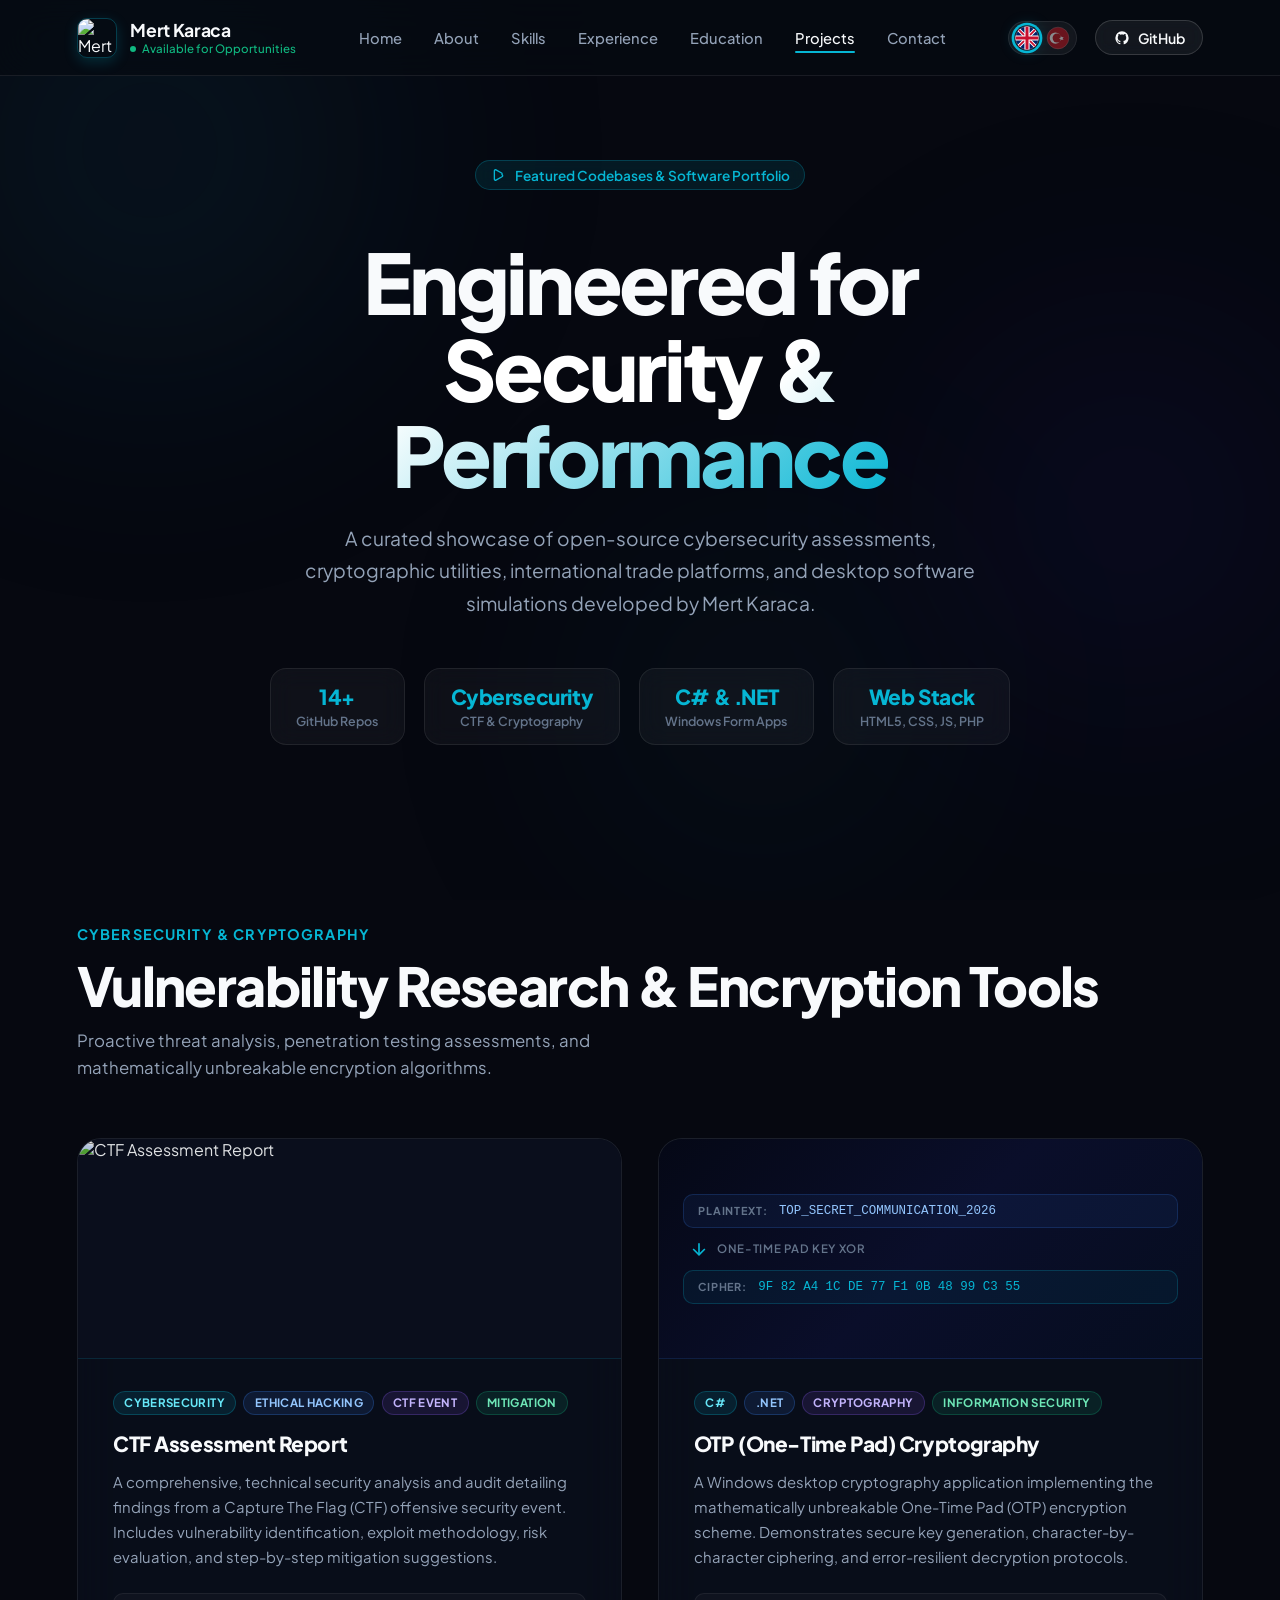
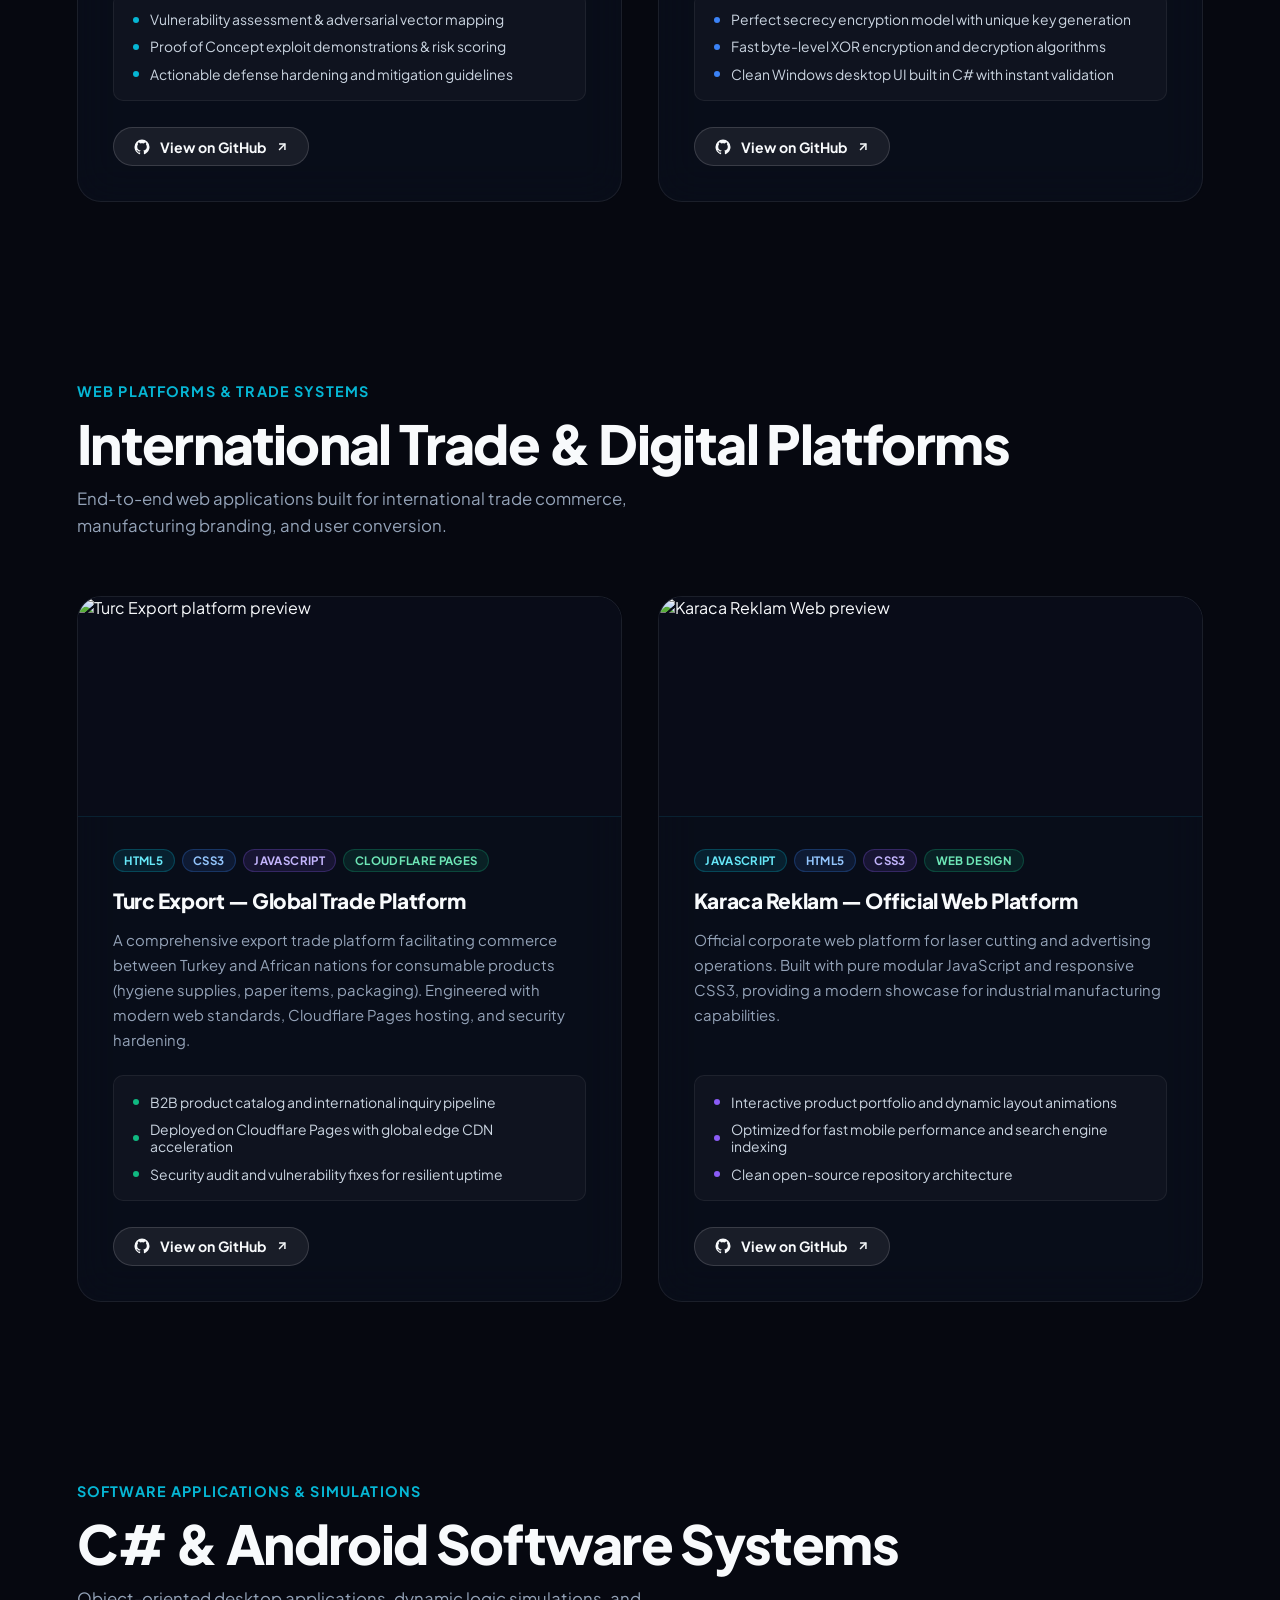
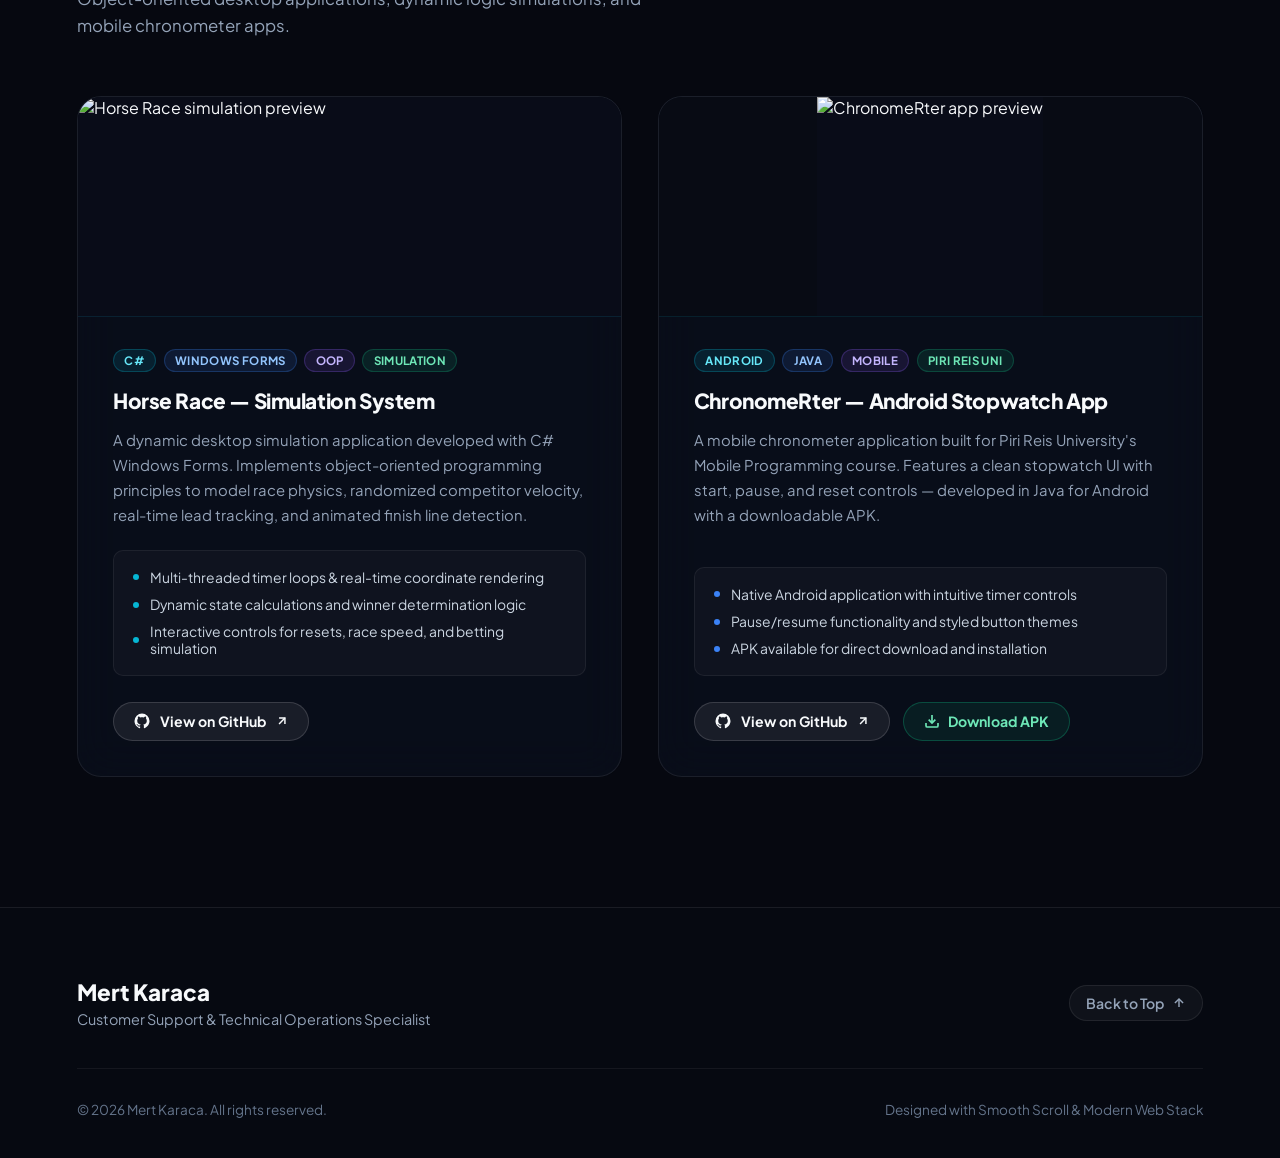
==== projects.html @ 443b3d6a "Add files via upload" ====
<!DOCTYPE html>
<html lang="en">

<head>
  <meta charset="UTF-8">
  <meta name="viewport" content="width=device-width, initial-scale=1.0">
  <title>Projects & Codebases — Mert Karaca</title>
  <meta name="description"
    content="Explore open-source security tools, web platforms, C# applications, and software simulations built by Mert Karaca.">
  <link rel="preconnect" href="https://fonts.googleapis.com">
  <link rel="preconnect" href="https://fonts.gstatic.com" crossorigin>
  <link
    href="https://fonts.googleapis.com/css2?family=Plus+Jakarta+Sans:ital,wght@0,300;0,400;0,500;0,600;0,700;0,800;1,400;1,600&display=swap"
    rel="stylesheet">
  <link rel="stylesheet" href="style.css">
</head>

<body class="projects-page-body">
  <!-- Ambient Glow Background -->
  <div class="ambient-glow-bg">
    <div class="glow-orb orb-1"></div>
    <div class="glow-orb orb-2"></div>
    <div class="glow-orb orb-3"></div>
  </div>

  <div class="page-wrapper">
    <!-- Navigation Bar -->
    <header class="navbar" id="navbar">
      <div class="nav-container">
        <a href="index.html" class="brand-logo">
          <div class="logo-image-wrap">
            <img src="assets/logo.jpg" alt="Mert Karaca Logo" class="logo-img">
          </div>
          <div class="logo-text">
            <span>Mert Karaca</span>
            <span class="status-indicator">
              <span class="status-dot"></span>
              <span data-i18n="status_available">Available for Opportunities</span>
            </span>
          </div>
        </a>

        <nav class="nav-links" id="nav-links">
          <a href="index.html#home" class="nav-link" data-i18n="nav_home">Home</a>
          <a href="index.html#about" class="nav-link" data-i18n="nav_about">About</a>
          <a href="index.html#skills" class="nav-link" data-i18n="nav_skills">Skills</a>
          <a href="index.html#experience" class="nav-link" data-i18n="nav_experience">Experience</a>
          <a href="index.html#education" class="nav-link" data-i18n="nav_education">Education</a>
          <a href="projects.html" class="nav-link active" data-i18n="nav_projects">Projects</a>
          <a href="index.html#contact" class="nav-link" data-i18n="nav_contact">Contact</a>
        </nav>

        <div class="nav-actions">
          <div class="lang-switcher" id="lang-switcher">
            <button class="lang-flag-btn active" data-lang="en" title="Switch to English" aria-label="English">
              <svg class="flag-svg" viewBox="0 0 32 32" width="24" height="24">
                <clipPath id="uk-flag-clip-p">
                  <circle cx="16" cy="16" r="14.5" />
                </clipPath>
                <g clip-path="url(#uk-flag-clip-p)">
                  <rect width="32" height="32" fill="#012169" />
                  <path d="M0 0 L32 32 M32 0 L0 32" stroke="#ffffff" stroke-width="4.5" />
                  <path d="M0 0 L32 32 M32 0 L0 32" stroke="#C8102E" stroke-width="2.2" />
                  <path d="M16 0 V32 M0 16 H32" stroke="#ffffff" stroke-width="6.5" />
                  <path d="M16 0 V32 M0 16 H32" stroke="#C8102E" stroke-width="3.8" />
                </g>
                <circle cx="16" cy="16" r="14.5" fill="none" stroke="rgba(255,255,255,0.25)" stroke-width="1.2" />
              </svg>
            </button>
            <button class="lang-flag-btn" data-lang="tr" title="Türkçe'ye Geç" aria-label="Türkçe">
              <svg class="flag-svg" viewBox="0 0 32 32" width="24" height="24">
                <clipPath id="tr-flag-clip-p">
                  <circle cx="16" cy="16" r="14.5" />
                </clipPath>
                <g clip-path="url(#tr-flag-clip-p)">
                  <rect width="32" height="32" fill="#E30A17" />
                  <circle cx="12.5" cy="16" r="7.5" fill="#ffffff" />
                  <circle cx="14.8" cy="16" r="6" fill="#E30A17" />
                  <polygon
                    points="20.5,13.2 21.5,15.3 23.8,15.5 22.0,17.0 22.6,19.3 20.5,18.0 18.4,19.3 19.0,17.0 17.2,15.5 19.5,15.3"
                    fill="#ffffff" transform="rotate(-15 20.5 16)" />
                </g>
                <circle cx="16" cy="16" r="14.5" fill="none" stroke="rgba(255,255,255,0.25)" stroke-width="1.2" />
              </svg>
            </button>
          </div>

          <a href="https://github.com/MertKRC" target="_blank" rel="noopener noreferrer" class="btn-cv-download">
            <svg width="16" height="16" viewBox="0 0 24 24" fill="currentColor">
              <path
                d="M12 2A10 10 0 0 0 2 12c0 4.42 2.87 8.17 6.84 9.5.5.08.66-.23.66-.5v-1.69c-2.77.6-3.36-1.34-3.36-1.34-.46-1.16-1.11-1.47-1.11-1.47-.91-.62.07-.6.07-.6 1 .07 1.53 1.03 1.53 1.03.87 1.52 2.34 1.07 2.91.83.1-.65.35-1.09.63-1.34-2.22-.25-4.55-1.11-4.55-4.92 0-1.11.38-2 1.03-2.71-.1-.25-.45-1.29.1-2.64 0 0 .84-.27 2.75 1.02.79-.22 1.65-.33 2.5-.33.85 0 1.71.11 2.5.33 1.91-1.29 2.75-1.02 2.75-1.02.55 1.35.2 2.39.1 2.64.65.71 1.03 1.6 1.03 2.71 0 3.82-2.34 4.66-4.57 4.91.36.31.69.92.69 1.85V21c0 .27.16.59.67.5C19.14 20.16 22 16.42 22 12A10 10 0 0 0 12 2z" />
            </svg>
            <span>GitHub</span>
          </a>

          <button class="mobile-menu-btn" id="mobile-toggle" aria-label="Toggle Navigation">
            <span></span><span></span><span></span>
          </button>
        </div>
      </div>
    </header>

    <main class="projects-main">
      <!-- ====================== SECTION 1: HERO ====================== -->
      <section class="projects-hero-section">
        <div class="projects-hero-container">
          <div class="hero-badge">
            <svg width="16" height="16" viewBox="0 0 24 24" fill="none" stroke="currentColor" stroke-width="2">
              <path
                d="M16.5 9.4 7.55 4.24a1.78 1.78 0 0 0-2.5 1.55v12.42a1.78 1.78 0 0 0 2.5 1.55L16.5 14.6a1.78 1.78 0 0 0 0-3.2z" />
            </svg>
            <span data-i18n="proj_hero_badge">Featured Codebases & Software Portfolio</span>
          </div>
          <h1 class="projects-hero-title">
            <span data-i18n="proj_hero_title_1">Engineered for</span><br>
            <span class="gradient-text" data-i18n="proj_hero_title_2">Security & Performance</span>
          </h1>
          <p class="projects-hero-desc" data-i18n="proj_hero_desc">
            A curated showcase of open-source cybersecurity assessments, cryptographic utilities, international trade
            platforms, and desktop software simulations developed by Mert Karaca.
          </p>
          <div class="projects-stats-row">
            <div class="proj-stat-pill">
              <span class="proj-stat-val">14+</span>
              <span class="proj-stat-lbl" data-i18n="stat_repos">GitHub Repos</span>
            </div>
            <div class="proj-stat-pill">
              <span class="proj-stat-val">Cybersecurity</span>
              <span class="proj-stat-lbl" data-i18n="stat_focus1">CTF & Cryptography</span>
            </div>
            <div class="proj-stat-pill">
              <span class="proj-stat-val">C# & .NET</span>
              <span class="proj-stat-lbl" data-i18n="stat_focus2">Windows Form Apps</span>
            </div>
            <div class="proj-stat-pill">
              <span class="proj-stat-val">Web Stack</span>
              <span class="proj-stat-lbl" data-i18n="stat_focus3">HTML5, CSS, JS, PHP</span>
            </div>
          </div>
        </div>
      </section>

      <!-- ============= SECTION 2: CYBERSECURITY & CRYPTOGRAPHY ============= -->
      <section class="content-section" id="security-projects">
        <div class="section-container">
          <div class="section-header">
            <span class="section-tag" data-i18n="sec_tag_1">Cybersecurity & Cryptography</span>
            <h2 class="section-title" data-i18n="sec_title_1">Vulnerability Research & Encryption Tools</h2>
            <p class="section-desc" data-i18n="sec_desc_1">Proactive threat analysis, penetration testing assessments,
              and mathematically unbreakable encryption algorithms.</p>
          </div>
          <div class="projects-grid-2col">

            <!-- Project 1: CTF Assessment Report -->
            <div class="project-featured-card">
              <div class="card-visual-banner ctf-img-bg">
                <img src="https://github.com/MertKRC/CTF-Assessment-Report/blob/main/Seal_report_image.gif?raw=true"
                  alt="CTF Assessment Report" class="proj-banner-img"
                  onerror="this.parentElement.classList.add('terminal-bg-fallback')" />
              </div>
              <div class="project-card-details">
                <div class="project-tags">
                  <span class="proj-badge cyan">Cybersecurity</span>
                  <span class="proj-badge blue">Ethical Hacking</span>
                  <span class="proj-badge purple">CTF Event</span>
                  <span class="proj-badge emerald">Mitigation</span>
                </div>
                <h3 class="project-name">CTF Assessment Report</h3>
                <p class="project-summary" data-i18n="proj1_summary">A comprehensive security analysis from a Capture
                  The Flag (CTF) event organized by Lostar Information Security. Covers penetration testing on Hack The
                  Box machines (Previse, Seal, Writer) — with vulnerability identification, exploit methodology, and
                  mitigation guidelines.</p>
                <div class="project-key-points">
                  <div class="kp-item"><span class="kp-dot cyan"></span><span data-i18n="proj1_kp1">Vulnerability
                      assessment & adversarial vector mapping</span></div>
                  <div class="kp-item"><span class="kp-dot cyan"></span><span data-i18n="proj1_kp2">Proof of Concept
                      exploit demonstrations & risk scoring</span></div>
                  <div class="kp-item"><span class="kp-dot cyan"></span><span data-i18n="proj1_kp3">Actionable defense
                      hardening and mitigation guidelines</span></div>
                </div>
                <div class="project-actions">
                  <a href="https://github.com/MertKRC/CTF-Assessment-Report" target="_blank" rel="noopener noreferrer"
                    class="btn-github-link">
                    <svg width="18" height="18" viewBox="0 0 24 24" fill="currentColor">
                      <path
                        d="M12 2A10 10 0 0 0 2 12c0 4.42 2.87 8.17 6.84 9.5.5.08.66-.23.66-.5v-1.69c-2.77.6-3.36-1.34-3.36-1.34-.46-1.16-1.11-1.47-1.11-1.47-.91-.62.07-.6.07-.6 1 .07 1.53 1.03 1.53 1.03.87 1.52 2.34 1.07 2.91.83.1-.65.35-1.09.63-1.34-2.22-.25-4.55-1.11-4.55-4.92 0-1.11.38-2 1.03-2.71-.1-.25-.45-1.29.1-2.64 0 0 .84-.27 2.75 1.02.79-.22 1.65-.33 2.5-.33.85 0 1.71.11 2.5.33 1.91-1.29 2.75-1.02 2.75-1.02.55 1.35.2 2.39.1 2.64.65.71 1.03 1.6 1.03 2.71 0 3.82-2.34 4.66-4.57 4.91.36.31.69.92.69 1.85V21c0 .27.16.59.67.5C19.14 20.16 22 16.42 22 12A10 10 0 0 0 12 2z" />
                    </svg>
                    <span data-i18n="btn_view_github">View on GitHub</span>
                    <svg width="14" height="14" viewBox="0 0 24 24" fill="none" stroke="currentColor"
                      stroke-width="2.5">
                      <line x1="7" y1="17" x2="17" y2="7"></line>
                      <polyline points="7 7 17 7 17 17"></polyline>
                    </svg>
                  </a>
                </div>
              </div>
            </div>

            <!-- Project 2: OTP Cryptography -->
            <div class="project-featured-card">
              <div class="card-visual-banner crypto-bg">
                <div class="crypto-display">
                  <div class="cipher-box">
                    <span class="cipher-label">PLAINTEXT:</span>
                    <code>TOP_SECRET_COMMUNICATION_2026</code>
                  </div>
                  <div class="cipher-arrow">
                    <svg width="20" height="20" viewBox="0 0 24 24" fill="none" stroke="var(--accent-cyan)"
                      stroke-width="2">
                      <line x1="12" y1="5" x2="12" y2="19"></line>
                      <polyline points="19 12 12 19 5 12"></polyline>
                    </svg>
                    <span>ONE-TIME PAD KEY XOR</span>
                  </div>
                  <div class="cipher-box cipher-output">
                    <span class="cipher-label">CIPHER:</span>
                    <code>9F 82 A4 1C DE 77 F1 0B 48 99 C3 55</code>
                  </div>
                </div>
              </div>
              <div class="project-card-details">
                <div class="project-tags">
                  <span class="proj-badge cyan">C#</span>
                  <span class="proj-badge blue">.NET</span>
                  <span class="proj-badge purple">Cryptography</span>
                  <span class="proj-badge emerald">Information Security</span>
                </div>
                <h3 class="project-name">OTP (One-Time Pad) Cryptography</h3>
                <p class="project-summary" data-i18n="proj2_summary">A Windows desktop cryptography application
                  implementing the mathematically unbreakable One-Time Pad (OTP) encryption scheme. Demonstrates secure
                  key generation, character-by-character ciphering, and error-resilient decryption protocols.</p>
                <div class="project-key-points">
                  <div class="kp-item"><span class="kp-dot blue"></span><span data-i18n="proj2_kp1">Perfect secrecy
                      encryption model with unique key generation</span></div>
                  <div class="kp-item"><span class="kp-dot blue"></span><span data-i18n="proj2_kp2">Fast byte-level XOR
                      encryption and decryption algorithms</span></div>
                  <div class="kp-item"><span class="kp-dot blue"></span><span data-i18n="proj2_kp3">Clean Windows
                      desktop UI built in C# with instant validation</span></div>
                </div>
                <div class="project-actions">
                  <a href="https://github.com/MertKRC/OTP-Cyrptography" target="_blank" rel="noopener noreferrer"
                    class="btn-github-link">
                    <svg width="18" height="18" viewBox="0 0 24 24" fill="currentColor">
                      <path
                        d="M12 2A10 10 0 0 0 2 12c0 4.42 2.87 8.17 6.84 9.5.5.08.66-.23.66-.5v-1.69c-2.77.6-3.36-1.34-3.36-1.34-.46-1.16-1.11-1.47-1.11-1.47-.91-.62.07-.6.07-.6 1 .07 1.53 1.03 1.53 1.03.87 1.52 2.34 1.07 2.91.83.1-.65.35-1.09.63-1.34-2.22-.25-4.55-1.11-4.55-4.92 0-1.11.38-2 1.03-2.71-.1-.25-.45-1.29.1-2.64 0 0 .84-.27 2.75 1.02.79-.22 1.65-.33 2.5-.33.85 0 1.71.11 2.5.33 1.91-1.29 2.75-1.02 2.75-1.02.55 1.35.2 2.39.1 2.64.65.71 1.03 1.6 1.03 2.71 0 3.82-2.34 4.66-4.57 4.91.36.31.69.92.69 1.85V21c0 .27.16.59.67.5C19.14 20.16 22 16.42 22 12A10 10 0 0 0 12 2z" />
                    </svg>
                    <span data-i18n="btn_view_github">View on GitHub</span>
                    <svg width="14" height="14" viewBox="0 0 24 24" fill="none" stroke="currentColor"
                      stroke-width="2.5">
                      <line x1="7" y1="17" x2="17" y2="7"></line>
                      <polyline points="7 7 17 7 17 17"></polyline>
                    </svg>
                  </a>
                </div>
              </div>
            </div>

          </div>
        </div>
      </section>

      <!-- ============= SECTION 3: WEB PLATFORMS ============= -->
      <section class="content-section" id="web-projects">
        <div class="section-container">
          <div class="section-header">
            <span class="section-tag" data-i18n="sec_tag_2">Web Platforms & Trade Systems</span>
            <h2 class="section-title" data-i18n="sec_title_2">International Trade & Digital Platforms</h2>
            <p class="section-desc" data-i18n="sec_desc_2">End-to-end web applications built for international trade
              commerce, manufacturing branding, and user conversion.</p>
          </div>
          <div class="projects-grid-2col">

            <!-- Project 3: Turc Export — with GIF -->
            <div class="project-featured-card">
              <div class="card-visual-banner gif-banner-bg">
                <img src="https://raw.githubusercontent.com/MertKRC/Turc-Export/main/images/TurcExportGif.gif"
                  alt="Turc Export platform preview" class="proj-banner-gif" />
              </div>
              <div class="project-card-details">
                <div class="project-tags">
                  <span class="proj-badge cyan">HTML5</span>
                  <span class="proj-badge blue">CSS3</span>
                  <span class="proj-badge purple">JavaScript</span>
                  <span class="proj-badge emerald">Cloudflare Pages</span>
                </div>
                <h3 class="project-name">Turc Export — Global Trade Platform</h3>
                <p class="project-summary" data-i18n="proj3_summary">A comprehensive export trade platform facilitating
                  commerce between Turkey and African nations for consumable products (hygiene supplies, paper items,
                  packaging). Engineered with modern web standards, Cloudflare Pages hosting, and security hardening.
                </p>
                <div class="project-key-points">
                  <div class="kp-item"><span class="kp-dot emerald"></span><span data-i18n="proj3_kp1">B2B product
                      catalog and international inquiry pipeline</span></div>
                  <div class="kp-item"><span class="kp-dot emerald"></span><span data-i18n="proj3_kp2">Deployed on
                      Cloudflare Pages with global edge CDN acceleration</span></div>
                  <div class="kp-item"><span class="kp-dot emerald"></span><span data-i18n="proj3_kp3">Security audit
                      and vulnerability fixes for resilient uptime</span></div>
                </div>
                <div class="project-actions">
                  <a href="https://github.com/MertKRC/Turc-Export" target="_blank" rel="noopener noreferrer"
                    class="btn-github-link">
                    <svg width="18" height="18" viewBox="0 0 24 24" fill="currentColor">
                      <path
                        d="M12 2A10 10 0 0 0 2 12c0 4.42 2.87 8.17 6.84 9.5.5.08.66-.23.66-.5v-1.69c-2.77.6-3.36-1.34-3.36-1.34-.46-1.16-1.11-1.47-1.11-1.47-.91-.62.07-.6.07-.6 1 .07 1.53 1.03 1.53 1.03.87 1.52 2.34 1.07 2.91.83.1-.65.35-1.09.63-1.34-2.22-.25-4.55-1.11-4.55-4.92 0-1.11.38-2 1.03-2.71-.1-.25-.45-1.29.1-2.64 0 0 .84-.27 2.75 1.02.79-.22 1.65-.33 2.5-.33.85 0 1.71.11 2.5.33 1.91-1.29 2.75-1.02 2.75-1.02.55 1.35.2 2.39.1 2.64.65.71 1.03 1.6 1.03 2.71 0 3.82-2.34 4.66-4.57 4.91.36.31.69.92.69 1.85V21c0 .27.16.59.67.5C19.14 20.16 22 16.42 22 12A10 10 0 0 0 12 2z" />
                    </svg>
                    <span data-i18n="btn_view_github">View on GitHub</span>
                    <svg width="14" height="14" viewBox="0 0 24 24" fill="none" stroke="currentColor"
                      stroke-width="2.5">
                      <line x1="7" y1="17" x2="17" y2="7"></line>
                      <polyline points="7 7 17 7 17 17"></polyline>
                    </svg>
                  </a>
                </div>
              </div>
            </div>

            <!-- Project 4: Karaca Reklam Web — with GIF -->
            <div class="project-featured-card">
              <div class="card-visual-banner gif-banner-bg">
                <img
                  src="https://raw.githubusercontent.com/MertKRC/Karaca-Reklam-Web/master/Github/karaca-reklam-web.gif"
                  alt="Karaca Reklam Web preview" class="proj-banner-gif" />
              </div>
              <div class="project-card-details">
                <div class="project-tags">
                  <span class="proj-badge cyan">JavaScript</span>
                  <span class="proj-badge blue">HTML5</span>
                  <span class="proj-badge purple">CSS3</span>
                  <span class="proj-badge emerald">Web Design</span>
                </div>
                <h3 class="project-name">Karaca Reklam — Official Web Platform</h3>
                <p class="project-summary" data-i18n="proj4_summary">Official corporate web platform for laser cutting
                  and advertising operations. Built with pure modular JavaScript and responsive CSS3, providing a modern
                  showcase for industrial manufacturing capabilities.</p>
                <div class="project-key-points">
                  <div class="kp-item"><span class="kp-dot purple"></span><span data-i18n="proj4_kp1">Interactive
                      product portfolio and dynamic layout animations</span></div>
                  <div class="kp-item"><span class="kp-dot purple"></span><span data-i18n="proj4_kp2">Optimized for fast
                      mobile performance and search engine indexing</span></div>
                  <div class="kp-item"><span class="kp-dot purple"></span><span data-i18n="proj4_kp3">Clean open-source
                      repository architecture</span></div>
                </div>
                <div class="project-actions">
                  <a href="https://github.com/MertKRC/Karaca-Reklam-Web" target="_blank" rel="noopener noreferrer"
                    class="btn-github-link">
                    <svg width="18" height="18" viewBox="0 0 24 24" fill="currentColor">
                      <path
                        d="M12 2A10 10 0 0 0 2 12c0 4.42 2.87 8.17 6.84 9.5.5.08.66-.23.66-.5v-1.69c-2.77.6-3.36-1.34-3.36-1.34-.46-1.16-1.11-1.47-1.11-1.47-.91-.62.07-.6.07-.6 1 .07 1.53 1.03 1.53 1.03.87 1.52 2.34 1.07 2.91.83.1-.65.35-1.09.63-1.34-2.22-.25-4.55-1.11-4.55-4.92 0-1.11.38-2 1.03-2.71-.1-.25-.45-1.29.1-2.64 0 0 .84-.27 2.75 1.02.79-.22 1.65-.33 2.5-.33.85 0 1.71.11 2.5.33 1.91-1.29 2.75-1.02 2.75-1.02.55 1.35.2 2.39.1 2.64.65.71 1.03 1.6 1.03 2.71 0 3.82-2.34 4.66-4.57 4.91.36.31.69.92.69 1.85V21c0 .27.16.59.67.5C19.14 20.16 22 16.42 22 12A10 10 0 0 0 12 2z" />
                    </svg>
                    <span data-i18n="btn_view_github">View on GitHub</span>
                    <svg width="14" height="14" viewBox="0 0 24 24" fill="none" stroke="currentColor"
                      stroke-width="2.5">
                      <line x1="7" y1="17" x2="17" y2="7"></line>
                      <polyline points="7 7 17 7 17 17"></polyline>
                    </svg>
                  </a>
                </div>
              </div>
            </div>

          </div>
        </div>
      </section>

      <!-- ============= SECTION 4: SOFTWARE & SIMULATIONS ============= -->
      <section class="content-section" id="desktop-projects">
        <div class="section-container">
          <div class="section-header">
            <span class="section-tag" data-i18n="sec_tag_3">Software Applications & Simulations</span>
            <h2 class="section-title" data-i18n="sec_title_3">C# & Android Software Systems</h2>
            <p class="section-desc" data-i18n="sec_desc_3">Object-oriented desktop applications, dynamic logic
              simulations, and mobile chronometer apps.</p>
          </div>
          <div class="projects-grid-2col">

            <!-- Project 5: Horse Race — with GIF -->
            <div class="project-featured-card">
              <div class="card-visual-banner gif-banner-bg">
                <img src="https://raw.githubusercontent.com/MertKRC/Horse-Race/master/Github/horse-race.gif"
                  alt="Horse Race simulation preview" class="proj-banner-gif" />
              </div>
              <div class="project-card-details">
                <div class="project-tags">
                  <span class="proj-badge cyan">C#</span>
                  <span class="proj-badge blue">Windows Forms</span>
                  <span class="proj-badge purple">OOP</span>
                  <span class="proj-badge emerald">Simulation</span>
                </div>
                <h3 class="project-name">Horse Race — Simulation System</h3>
                <p class="project-summary" data-i18n="proj5_summary">A dynamic desktop simulation application developed
                  with C# Windows Forms. Features 3 horses (Gulbatur, Şahbatur, Hidalgo) racing at randomized speeds
                  with equal win probability — implementing real-time coordinate rendering and interactive race
                  controls.</p>
                <div class="project-key-points">
                  <div class="kp-item"><span class="kp-dot cyan"></span><span data-i18n="proj5_kp1">Multi-threaded timer
                      loops & real-time coordinate rendering</span></div>
                  <div class="kp-item"><span class="kp-dot cyan"></span><span data-i18n="proj5_kp2">Equal 33.3% win
                      chance per horse with random speed logic</span></div>
                  <div class="kp-item"><span class="kp-dot cyan"></span><span data-i18n="proj5_kp3">Reset, color theme,
                      and music control interactivity</span></div>
                </div>
                <div class="project-actions">
                  <a href="https://github.com/MertKRC/Horse-Race" target="_blank" rel="noopener noreferrer"
                    class="btn-github-link">
                    <svg width="18" height="18" viewBox="0 0 24 24" fill="currentColor">
                      <path
                        d="M12 2A10 10 0 0 0 2 12c0 4.42 2.87 8.17 6.84 9.5.5.08.66-.23.66-.5v-1.69c-2.77.6-3.36-1.34-3.36-1.34-.46-1.16-1.11-1.47-1.11-1.47-.91-.62.07-.6.07-.6 1 .07 1.53 1.03 1.53 1.03.87 1.52 2.34 1.07 2.91.83.1-.65.35-1.09.63-1.34-2.22-.25-4.55-1.11-4.55-4.92 0-1.11.38-2 1.03-2.71-.1-.25-.45-1.29.1-2.64 0 0 .84-.27 2.75 1.02.79-.22 1.65-.33 2.5-.33.85 0 1.71.11 2.5.33 1.91-1.29 2.75-1.02 2.75-1.02.55 1.35.2 2.39.1 2.64.65.71 1.03 1.6 1.03 2.71 0 3.82-2.34 4.66-4.57 4.91.36.31.69.92.69 1.85V21c0 .27.16.59.67.5C19.14 20.16 22 16.42 22 12A10 10 0 0 0 12 2z" />
                    </svg>
                    <span data-i18n="btn_view_github">View on GitHub</span>
                    <svg width="14" height="14" viewBox="0 0 24 24" fill="none" stroke="currentColor"
                      stroke-width="2.5">
                      <line x1="7" y1="17" x2="17" y2="7"></line>
                      <polyline points="7 7 17 7 17 17"></polyline>
                    </svg>
                  </a>
                </div>
              </div>
            </div>

            <!-- Project 6: ChronomeRter — with GIF -->
            <div class="project-featured-card">
              <div class="card-visual-banner gif-banner-bg gif-banner-mobile">
                <img
                  src="https://raw.githubusercontent.com/MertKRC/ChronomeRter/master/Presentation/ChronomeRterPresentationVisuals/appWork/appWork.gif"
                  alt="ChronomeRter app preview" class="proj-banner-gif proj-banner-gif-mobile" />
              </div>
              <div class="project-card-details">
                <div class="project-tags">
                  <span class="proj-badge cyan">Android</span>
                  <span class="proj-badge blue">Java</span>
                  <span class="proj-badge purple">Mobile</span>
                  <span class="proj-badge emerald">Piri Reis Uni</span>
                </div>
                <h3 class="project-name">ChronomeRter — Android Stopwatch App</h3>
                <p class="project-summary" data-i18n="proj6_summary">A mobile chronometer application built for Piri
                  Reis University's Mobile Programming course. Features a clean stopwatch UI with start, pause, and
                  reset controls — developed in Java for Android with a downloadable APK.</p>
                <div class="project-key-points">
                  <div class="kp-item"><span class="kp-dot blue"></span><span data-i18n="proj6_kp1">Native Android
                      application with intuitive timer controls</span></div>
                  <div class="kp-item"><span class="kp-dot blue"></span><span data-i18n="proj6_kp2">Pause/resume
                      functionality and styled button themes</span></div>
                  <div class="kp-item"><span class="kp-dot blue"></span><span data-i18n="proj6_kp3">APK available for
                      direct download and installation</span></div>
                </div>
                <div class="project-actions">
                  <a href="https://github.com/MertKRC/ChronomeRter" target="_blank" rel="noopener noreferrer"
                    class="btn-github-link">
                    <svg width="18" height="18" viewBox="0 0 24 24" fill="currentColor">
                      <path
                        d="M12 2A10 10 0 0 0 2 12c0 4.42 2.87 8.17 6.84 9.5.5.08.66-.23.66-.5v-1.69c-2.77.6-3.36-1.34-3.36-1.34-.46-1.16-1.11-1.47-1.11-1.47-.91-.62.07-.6.07-.6 1 .07 1.53 1.03 1.53 1.03.87 1.52 2.34 1.07 2.91.83.1-.65.35-1.09.63-1.34-2.22-.25-4.55-1.11-4.55-4.92 0-1.11.38-2 1.03-2.71-.1-.25-.45-1.29.1-2.64 0 0 .84-.27 2.75 1.02.79-.22 1.65-.33 2.5-.33.85 0 1.71.11 2.5.33 1.91-1.29 2.75-1.02 2.75-1.02.55 1.35.2 2.39.1 2.64.65.71 1.03 1.6 1.03 2.71 0 3.82-2.34 4.66-4.57 4.91.36.31.69.92.69 1.85V21c0 .27.16.59.67.5C19.14 20.16 22 16.42 22 12A10 10 0 0 0 12 2z" />
                    </svg>
                    <span data-i18n="btn_view_github">View on GitHub</span>
                    <svg width="14" height="14" viewBox="0 0 24 24" fill="none" stroke="currentColor"
                      stroke-width="2.5">
                      <line x1="7" y1="17" x2="17" y2="7"></line>
                      <polyline points="7 7 17 7 17 17"></polyline>
                    </svg>
                  </a>
                  <a href="https://github.com/MertKRC/ChronomeRter/raw/master/app/release/app-release.apk"
                    class="btn-github-link"
                    style="background:rgba(16,185,129,0.1);border-color:rgba(16,185,129,0.3);color:#6ee7b7;">
                    <svg width="16" height="16" viewBox="0 0 24 24" fill="none" stroke="currentColor"
                      stroke-width="2.5">
                      <path d="M21 15v4a2 2 0 0 1-2 2H5a2 2 0 0 1-2-2v-4"></path>
                      <polyline points="7 10 12 15 17 10"></polyline>
                      <line x1="12" y1="15" x2="12" y2="3"></line>
                    </svg>
                    <span data-i18n="btn_download_apk">Download APK</span>
                  </a>
                </div>
              </div>
            </div>

          </div>
        </div>
      </section>

      <!-- Footer -->
      <footer class="site-footer">
        <div class="footer-container">
          <div class="footer-left">
            <div class="footer-brand">Mert Karaca</div>
            <p data-i18n="footer_role">Customer Support & Technical Operations Specialist</p>
          </div>
          <div class="footer-right">
            <a href="#" class="back-to-top">
              <span data-i18n="btn_back_to_top">Back to Top</span>
              <svg width="14" height="14" viewBox="0 0 24 24" fill="none" stroke="currentColor" stroke-width="2.5">
                <line x1="12" y1="19" x2="12" y2="5"></line>
                <polyline points="5 12 12 5 19 12"></polyline>
              </svg>
            </a>
          </div>
        </div>
        <div class="footer-bottom">
          <span data-i18n="footer_copyright">© 2026 Mert Karaca. All rights reserved.</span>
          <span data-i18n="footer_tagline">Designed with Smooth Scroll & Modern Web Stack</span>
        </div>
      </footer>
    </main>
  </div>

  <script src="projects.js"></script>
</body>

</html>
---- style.css ----
/* ==========================================================================
   Design System & Tokens (Mert Karaca Portfolio)
   ========================================================================== */
:root {
  --bg-dark: #070a12;
  --bg-card: rgba(15, 23, 42, 0.65);
  --bg-card-hover: rgba(30, 41, 59, 0.75);
  --accent-cyan: #06b6d4;
  --accent-cyan-glow: rgba(6, 182, 212, 0.25);
  --accent-blue: #3b82f6;
  --accent-blue-glow: rgba(59, 130, 246, 0.25);
  --accent-emerald: #10b981;
  --accent-purple: #8b5cf6;
  --text-white: #f8fafc;
  --text-muted: #94a3b8;
  --text-subtle: #64748b;
  --border-subtle: rgba(255, 255, 255, 0.08);
  --border-hover: rgba(6, 182, 212, 0.35);
  --font-main: 'Plus Jakarta Sans', -apple-system, BlinkMacSystemFont, 'Segoe UI', Roboto, sans-serif;
  --radius-lg: 24px;
  --radius-md: 16px;
  --radius-sm: 10px;
  --radius-pill: 9999px;
}

* {
  margin: 0;
  padding: 0;
  box-sizing: border-box;
}

html {
  background-color: var(--bg-dark);
  color: var(--text-white);
  font-family: var(--font-main);
  scroll-behavior: smooth;
  overflow-x: hidden;
  overflow-y: scroll;
}

body {
  margin: 0;
  padding: 0;
  background-color: var(--bg-dark);
  color: var(--text-white);
  font-family: var(--font-main);
  overflow-x: hidden;
  scrollbar-width: thin;
  scrollbar-color: rgba(6, 182, 212, 0.4) transparent;
}

/* Custom Sleek Scrollbar */
::-webkit-scrollbar {
  width: 6px;
}

::-webkit-scrollbar-track {
  background: transparent;
}

::-webkit-scrollbar-thumb {
  background: rgba(255, 255, 255, 0.2);
  border-radius: 3px;
}

::-webkit-scrollbar-thumb:hover {
  background: var(--accent-cyan);
}

/* Background Canvas Layer */
.canvas-container {
  position: fixed;
  top: 0;
  left: 0;
  width: 100vw;
  height: 100vh;
  z-index: 0;
  pointer-events: none;
  overflow: hidden;
  background-color: var(--bg-dark);
}

#hero-canvas {
  width: 100%;
  height: 100%;
  display: block;
}

.canvas-overlay {
  position: absolute;
  top: 0;
  left: 0;
  width: 100%;
  height: 100%;
  background: 
    radial-gradient(circle at 70% 30%, rgba(7, 10, 18, 0.2) 0%, rgba(7, 10, 18, 0.8) 85%),
    linear-gradient(180deg, rgba(7, 10, 18, 0.6) 0%, rgba(7, 10, 18, 0.25) 30%, rgba(7, 10, 18, 0.85) 75%, #070a12 100%);
  pointer-events: none;
}

/* Top Loading Bar */
.loader {
  position: fixed;
  top: 0;
  left: 0;
  width: 100vw;
  height: 3px;
  z-index: 9999;
  pointer-events: none;
  transition: opacity 0.6s ease;
  background: rgba(255, 255, 255, 0.05);
}

.loader.loaded {
  opacity: 0;
}

.loader-bar {
  width: 100%;
  height: 100%;
  overflow: hidden;
}

.loader-progress {
  width: 0%;
  height: 100%;
  background: linear-gradient(90deg, var(--accent-cyan), var(--accent-blue), var(--accent-cyan));
  background-size: 200% 100%;
  animation: shimmer 1.5s infinite linear;
  transition: width 0.15s ease-out;
}

@keyframes shimmer {
  0% { background-position: 0% 0%; }
  100% { background-position: 200% 0%; }
}

/* Page Wrapper */
.page-wrapper {
  position: relative;
  z-index: 10;
  width: 100%;
}

/* ==========================================================================
   Navigation Bar
   ========================================================================== */
.navbar {
  position: fixed;
  top: 0;
  left: 0;
  width: 100%;
  z-index: 100;
  padding: 1.1rem 6vw;
  backdrop-filter: blur(20px);
  -webkit-backdrop-filter: blur(20px);
  background: rgba(7, 10, 18, 0.7);
  border-bottom: 1px solid var(--border-subtle);
  transition: all 0.3s ease;
}

.navbar.scrolled {
  background: rgba(7, 10, 18, 0.92);
  padding: 0.85rem 6vw;
  box-shadow: 0 10px 30px rgba(0, 0, 0, 0.4);
}

.nav-container {
  max-width: 1360px;
  margin: 0 auto;
  display: flex;
  align-items: center;
  justify-content: space-between;
  gap: 1.5rem;
}

.brand-logo {
  display: flex;
  align-items: center;
  gap: 0.85rem;
  text-decoration: none;
  color: var(--text-white);
  flex-shrink: 0;
}

.logo-image-wrap {
  width: 40px;
  height: 40px;
  border-radius: var(--radius-sm);
  overflow: hidden;
  flex-shrink: 0;
  border: 1px solid rgba(6, 182, 212, 0.3);
  box-shadow: 0 4px 14px rgba(6, 182, 212, 0.2);
}

.logo-img {
  width: 100%;
  height: 100%;
  object-fit: cover;
  display: block;
}

.logo-text {
  display: flex;
  flex-direction: column;
}

.logo-text span:first-child {
  font-size: 1.1rem;
  font-weight: 700;
  letter-spacing: -0.02em;
}

.status-indicator {
  font-size: 0.72rem;
  color: var(--accent-emerald);
  display: flex;
  align-items: center;
  gap: 0.35rem;
  font-weight: 500;
}

.status-dot {
  width: 6px;
  height: 6px;
  border-radius: 50%;
  background-color: var(--accent-emerald);
  animation: pulse-dot 2s infinite;
}

@keyframes pulse-dot {
  0%, 100% { opacity: 1; transform: scale(1); }
  50% { opacity: 0.4; transform: scale(1.3); }
}

.nav-links {
  display: flex;
  align-items: center;
  gap: 2rem;
}

.nav-link {
  color: var(--text-muted);
  font-size: 0.92rem;
  font-weight: 500;
  text-decoration: none;
  transition: color 0.2s ease;
  position: relative;
}

.nav-link:hover,
.nav-link.active {
  color: var(--text-white);
}

.nav-link.active::after {
  content: '';
  position: absolute;
  bottom: -6px;
  left: 0;
  width: 100%;
  height: 2px;
  background: var(--accent-cyan);
  border-radius: 2px;
}

.nav-actions {
  display: flex;
  align-items: center;
  gap: 1.1rem;
}

/* Flag Language Switcher */
.lang-switcher {
  display: flex;
  align-items: center;
  gap: 0.45rem;
  background: rgba(255, 255, 255, 0.06);
  border: 1px solid var(--border-subtle);
  border-radius: var(--radius-pill);
  padding: 4px 6px;
  backdrop-filter: blur(12px);
  -webkit-backdrop-filter: blur(12px);
}

.lang-flag-btn {
  background: transparent;
  border: none;
  padding: 0;
  display: flex;
  align-items: center;
  justify-content: center;
  cursor: pointer;
  border-radius: 50%;
  transition: all 0.25s cubic-bezier(0.16, 1, 0.3, 1);
  opacity: 0.5;
  filter: grayscale(20%);
}

.lang-flag-btn:hover {
  opacity: 0.95;
  filter: grayscale(0%);
  transform: translateY(-1px) scale(1.08);
}

.lang-flag-btn.active {
  opacity: 1;
  filter: grayscale(0%);
  box-shadow: 0 0 0 2.5px var(--accent-cyan), 0 0 14px var(--accent-cyan-glow);
  transform: scale(1.06);
}

.flag-svg {
  width: 24px;
  height: 24px;
  display: block;
  border-radius: 50%;
}

.btn-cv-download {
  background: rgba(255, 255, 255, 0.06);
  border: 1px solid rgba(255, 255, 255, 0.15);
  color: var(--text-white);
  border-radius: var(--radius-pill);
  padding: 0.45rem 1.1rem;
  display: inline-flex;
  align-items: center;
  gap: 0.5rem;
  font-size: 0.88rem;
  font-weight: 600;
  text-decoration: none;
  backdrop-filter: blur(8px);
  transition: all 0.25s ease;
}

.btn-cv-download:hover {
  background: var(--accent-cyan);
  border-color: var(--accent-cyan);
  color: #050507;
  transform: translateY(-2px);
  box-shadow: 0 6px 20px var(--accent-cyan-glow);
}

.mobile-menu-btn {
  display: none;
  background: transparent;
  border: none;
  cursor: pointer;
  flex-direction: column;
  gap: 5px;
  padding: 5px;
}

.mobile-menu-btn span {
  display: block;
  width: 22px;
  height: 2px;
  background: #ffffff;
  border-radius: 2px;
  transition: 0.3s;
}

/* ==========================================================================
   Hero Section
   ========================================================================== */
.hero-section {
  min-height: 100vh;
  padding: 160px 6vw 70px;
  max-width: 1360px;
  margin: 0 auto;
  display: flex;
  flex-direction: column;
  justify-content: space-between;
}

.hero-container {
  max-width: 780px;
  margin-top: auto;
  margin-bottom: auto;
  padding: 2rem 0;
}

.hero-badge {
  display: inline-flex;
  align-items: center;
  gap: 0.5rem;
  padding: 0.35rem 0.9rem;
  border-radius: var(--radius-pill);
  background: rgba(6, 182, 212, 0.1);
  border: 1px solid rgba(6, 182, 212, 0.25);
  color: var(--accent-cyan);
  font-size: 0.85rem;
  font-weight: 600;
  margin-bottom: 1.5rem;
  backdrop-filter: blur(8px);
}

.hero-title {
  font-size: clamp(3.4rem, 7.5vw, 6.2rem);
  font-weight: 800;
  line-height: 1.02;
  letter-spacing: -0.04em;
  color: var(--text-white);
  margin-bottom: 1.5rem;
}

.gradient-text {
  background: linear-gradient(135deg, #ffffff 40%, var(--accent-cyan) 100%);
  -webkit-background-clip: text;
  -webkit-text-fill-color: transparent;
}

.hero-tagline {
  font-size: clamp(1.05rem, 1.6vw, 1.25rem);
  color: var(--text-muted);
  line-height: 1.65;
  margin-bottom: 2.5rem;
  max-width: 680px;
}

.hero-cta-group {
  display: flex;
  align-items: center;
  gap: 1.2rem;
  flex-wrap: wrap;
  margin-bottom: 2.8rem;
}

.btn-primary {
  background: linear-gradient(135deg, var(--accent-cyan), var(--accent-blue));
  color: #050507;
  font-weight: 700;
  font-size: 0.95rem;
  border-radius: var(--radius-pill);
  padding: 0.55rem 0.65rem 0.55rem 1.4rem;
  display: inline-flex;
  align-items: center;
  gap: 0.8rem;
  text-decoration: none;
  box-shadow: 0 8px 24px var(--accent-cyan-glow);
  transition: transform 0.25s ease, box-shadow 0.25s ease;
}

.btn-primary:hover {
  transform: translateY(-3px);
  box-shadow: 0 12px 30px rgba(6, 182, 212, 0.4);
}

.btn-arrow {
  width: 32px;
  height: 32px;
  border-radius: 50%;
  background: #050507;
  color: var(--accent-cyan);
  display: flex;
  align-items: center;
  justify-content: center;
  transition: transform 0.2s;
}

.btn-primary:hover .btn-arrow {
  transform: translateX(3px);
}

.btn-secondary {
  background: rgba(255, 255, 255, 0.05);
  border: 1px solid rgba(255, 255, 255, 0.12);
  color: var(--text-white);
  font-weight: 600;
  font-size: 0.95rem;
  border-radius: var(--radius-pill);
  padding: 0.75rem 1.6rem;
  text-decoration: none;
  backdrop-filter: blur(10px);
  transition: all 0.25s ease;
}

.btn-secondary:hover {
  background: rgba(255, 255, 255, 0.1);
  border-color: rgba(255, 255, 255, 0.25);
  transform: translateY(-2px);
}

.hero-social-strip {
  display: flex;
  align-items: center;
  gap: 0.8rem;
  flex-wrap: wrap;
}

.social-label {
  font-size: 0.85rem;
  color: var(--text-subtle);
  font-weight: 600;
  margin-right: 0.4rem;
}

.social-pill {
  display: inline-flex;
  align-items: center;
  gap: 0.5rem;
  padding: 0.35rem 0.85rem;
  border-radius: var(--radius-pill);
  background: rgba(255, 255, 255, 0.04);
  border: 1px solid var(--border-subtle);
  color: var(--text-muted);
  font-size: 0.82rem;
  font-weight: 600;
  text-decoration: none;
  transition: all 0.2s ease;
}

.social-pill:hover {
  color: var(--text-white);
  border-color: var(--accent-cyan);
  background: rgba(6, 182, 212, 0.1);
  transform: translateY(-2px);
}

/* Stats Cards at Hero Bottom */
.hero-stats-grid {
  display: grid;
  grid-template-columns: repeat(4, 1fr);
  gap: 1.5rem;
  border-top: 1px solid var(--border-subtle);
  padding-top: 2.2rem;
  margin-top: 2rem;
}

.stat-card {
  background: var(--bg-card);
  border: 1px solid var(--border-subtle);
  border-radius: var(--radius-md);
  padding: 1.25rem 1.4rem;
  backdrop-filter: blur(14px);
  -webkit-backdrop-filter: blur(14px);
  transition: transform 0.3s ease, border-color 0.3s ease;
}

.stat-card:hover {
  transform: translateY(-4px);
  border-color: var(--border-hover);
}

.stat-num {
  font-size: 1.8rem;
  font-weight: 800;
  color: var(--accent-cyan);
  letter-spacing: -0.02em;
  margin-bottom: 0.2rem;
}

.stat-title {
  font-size: 0.9rem;
  font-weight: 700;
  color: var(--text-white);
}

.stat-sub {
  font-size: 0.78rem;
  color: var(--text-subtle);
  margin-top: 0.2rem;
}

/* ==========================================================================
   Content Sections General
   ========================================================================== */
.content-section {
  padding: 110px 6vw;
  max-width: 1360px;
  margin: 0 auto;
}

.section-container {
  width: 100%;
}

.section-header {
  margin-bottom: 3.5rem;
}

.section-header.text-center {
  text-align: center;
}

.section-header.text-center .section-desc {
  margin-left: auto;
  margin-right: auto;
}

.section-tag {
  color: var(--accent-cyan);
  font-size: 0.9rem;
  font-weight: 700;
  text-transform: uppercase;
  letter-spacing: 0.08em;
  margin-bottom: 0.8rem;
  display: block;
}

.section-title {
  font-size: clamp(2.2rem, 4.2vw, 3.4rem);
  font-weight: 800;
  line-height: 1.12;
  letter-spacing: -0.03em;
  color: var(--text-white);
  margin-bottom: 0.8rem;
}

.section-desc {
  font-size: 1.05rem;
  color: var(--text-muted);
  line-height: 1.6;
  max-width: 600px;
}

/* ==========================================================================
   About Me Section
   ========================================================================== */
.about-grid {
  display: grid;
  grid-template-columns: 1.15fr 0.85fr;
  gap: 3rem;
  align-items: flex-start;
}

.about-bio-card {
  background: var(--bg-card);
  border: 1px solid var(--border-subtle);
  border-radius: var(--radius-lg);
  padding: 2.5rem;
  backdrop-filter: blur(16px);
  -webkit-backdrop-filter: blur(16px);
}

.about-lead {
  font-size: 1.2rem;
  color: #f1f5f9;
  line-height: 1.65;
  margin-bottom: 1.4rem;
}

.about-lead strong {
  color: var(--accent-cyan);
}

.about-text {
  font-size: 1rem;
  color: var(--text-muted);
  line-height: 1.7;
  margin-bottom: 1.2rem;
}

.about-text:last-child {
  margin-bottom: 0;
}

.about-pillars {
  display: flex;
  flex-direction: column;
  gap: 1.2rem;
}

.pillar-card {
  display: flex;
  align-items: flex-start;
  gap: 1.2rem;
  background: var(--bg-card);
  border: 1px solid var(--border-subtle);
  border-radius: var(--radius-md);
  padding: 1.4rem 1.6rem;
  backdrop-filter: blur(14px);
  transition: all 0.3s ease;
}

.pillar-card:hover {
  transform: translateX(6px);
  border-color: var(--border-hover);
}

.pillar-icon {
  width: 44px;
  height: 44px;
  border-radius: var(--radius-sm);
  display: flex;
  align-items: center;
  justify-content: center;
  flex-shrink: 0;
}

.pillar-icon.cyan {
  background: rgba(6, 182, 212, 0.12);
  color: var(--accent-cyan);
}

.pillar-icon.blue {
  background: rgba(59, 130, 246, 0.12);
  color: var(--accent-blue);
}

.pillar-icon.emerald {
  background: rgba(16, 185, 129, 0.12);
  color: var(--accent-emerald);
}

.pillar-content h3 {
  font-size: 1.05rem;
  font-weight: 700;
  margin-bottom: 0.3rem;
  color: var(--text-white);
}

.pillar-content p {
  font-size: 0.88rem;
  color: var(--text-muted);
  line-height: 1.5;
}

/* ==========================================================================
   Skills Section
   ========================================================================== */
.skills-grid {
  display: grid;
  grid-template-columns: repeat(3, 1fr);
  gap: 2rem;
}

.skill-category-card {
  background: var(--bg-card);
  border: 1px solid var(--border-subtle);
  border-radius: var(--radius-lg);
  padding: 2.2rem 2rem;
  backdrop-filter: blur(16px);
  -webkit-backdrop-filter: blur(16px);
  transition: transform 0.35s ease, border-color 0.35s ease, box-shadow 0.35s ease;
}

.skill-category-card:hover {
  transform: translateY(-6px);
  border-color: var(--border-hover);
  box-shadow: 0 16px 36px rgba(0, 0, 0, 0.4), 0 0 24px var(--accent-cyan-glow);
}

.skill-card-header {
  display: flex;
  align-items: center;
  gap: 1rem;
  margin-bottom: 1.8rem;
  padding-bottom: 1.2rem;
  border-bottom: 1px solid var(--border-subtle);
}

.skill-category-icon {
  width: 48px;
  height: 48px;
  border-radius: var(--radius-sm);
  display: flex;
  align-items: center;
  justify-content: center;
}

.skill-category-icon.cyan { background: rgba(6, 182, 212, 0.15); color: var(--accent-cyan); }
.skill-category-icon.blue { background: rgba(59, 130, 246, 0.15); color: var(--accent-blue); }
.skill-category-icon.purple { background: rgba(139, 92, 246, 0.15); color: var(--accent-purple); }

.skill-card-header h3 {
  font-size: 1.15rem;
  font-weight: 700;
  color: var(--text-white);
}

.skill-card-header span {
  font-size: 0.8rem;
  color: var(--text-subtle);
}

.skill-list {
  list-style: none;
  display: flex;
  flex-direction: column;
  gap: 0.9rem;
}

.skill-list li {
  display: flex;
  align-items: center;
  gap: 0.75rem;
  font-size: 0.92rem;
  color: #cbd5e1;
  font-weight: 500;
}

.bullet-dot {
  width: 6px;
  height: 6px;
  border-radius: 50%;
  flex-shrink: 0;
}

.bullet-dot.cyan { background: var(--accent-cyan); }
.bullet-dot.blue { background: var(--accent-blue); }
.bullet-dot.purple { background: var(--accent-purple); }

/* ==========================================================================
   Experience Section (Timeline)
   ========================================================================== */
.timeline {
  display: flex;
  flex-direction: column;
  gap: 2rem;
  position: relative;
  padding-left: 2rem;
  border-left: 2px solid rgba(255, 255, 255, 0.1);
  margin-left: 1rem;
}

.timeline-item {
  position: relative;
}

.timeline-marker {
  position: absolute;
  top: 1.6rem;
  left: calc(-2rem - 6px);
  width: 10px;
  height: 10px;
  border-radius: 50%;
  background: var(--bg-dark);
  border: 2px solid var(--accent-cyan);
  box-shadow: 0 0 10px var(--accent-cyan-glow);
}

.timeline-marker.blue { border-color: var(--accent-blue); box-shadow: 0 0 10px var(--accent-blue-glow); }
.timeline-marker.purple { border-color: var(--accent-purple); }
.timeline-marker.emerald { border-color: var(--accent-emerald); }

.timeline-content {
  background: var(--bg-card);
  border: 1px solid var(--border-subtle);
  border-radius: var(--radius-lg);
  padding: 2rem 2.2rem;
  backdrop-filter: blur(16px);
  -webkit-backdrop-filter: blur(16px);
  transition: all 0.3s ease;
}

.timeline-content:hover {
  border-color: var(--border-hover);
  transform: translateX(4px);
}

.timeline-header {
  display: flex;
  align-items: flex-start;
  justify-content: space-between;
  gap: 1.5rem;
  margin-bottom: 1rem;
  flex-wrap: wrap;
}

.role-title {
  font-size: 1.3rem;
  font-weight: 700;
  color: var(--text-white);
  letter-spacing: -0.01em;
}

.company-name {
  display: flex;
  align-items: center;
  gap: 0.6rem;
  font-size: 1rem;
  font-weight: 600;
  color: var(--accent-cyan);
  margin-top: 0.2rem;
}

.work-type-pill {
  font-size: 0.72rem;
  padding: 0.15rem 0.55rem;
  border-radius: var(--radius-pill);
  background: rgba(255, 255, 255, 0.08);
  color: var(--text-muted);
  font-weight: 500;
}

.period-badge {
  font-size: 0.85rem;
  font-weight: 600;
  color: var(--text-subtle);
  background: rgba(255, 255, 255, 0.04);
  padding: 0.35rem 0.85rem;
  border-radius: var(--radius-pill);
  border: 1px solid var(--border-subtle);
}

.timeline-desc {
  font-size: 0.96rem;
  color: var(--text-muted);
  line-height: 1.65;
  margin-bottom: 1.2rem;
}

.tag-group {
  display: flex;
  flex-wrap: wrap;
  gap: 0.5rem;
}

.tag {
  font-size: 0.78rem;
  font-weight: 600;
  padding: 0.25rem 0.75rem;
  border-radius: var(--radius-pill);
  background: rgba(6, 182, 212, 0.08);
  border: 1px solid rgba(6, 182, 212, 0.2);
  color: #7dd3fc;
}

/* ==========================================================================
   Education Section
   ========================================================================== */
.education-card {
  background: var(--bg-card);
  border: 1px solid var(--border-subtle);
  border-radius: var(--radius-lg);
  padding: 2.8rem;
  backdrop-filter: blur(18px);
  -webkit-backdrop-filter: blur(18px);
}

.edu-top {
  display: flex;
  align-items: center;
  justify-content: space-between;
  gap: 2rem;
  border-bottom: 1px solid var(--border-subtle);
  padding-bottom: 2rem;
  margin-bottom: 2rem;
  flex-wrap: wrap;
}

.edu-icon-badge {
  width: 56px;
  height: 56px;
  border-radius: var(--radius-md);
  background: linear-gradient(135deg, rgba(6, 182, 212, 0.2), rgba(59, 130, 246, 0.2));
  color: var(--accent-cyan);
  display: flex;
  align-items: center;
  justify-content: center;
  flex-shrink: 0;
  border: 1px solid rgba(6, 182, 212, 0.3);
}

.edu-info {
  flex: 1;
}

.edu-degree {
  font-size: 1.4rem;
  font-weight: 800;
  color: var(--text-white);
  margin-bottom: 0.25rem;
}

.edu-school {
  font-size: 1.05rem;
  font-weight: 600;
  color: var(--accent-cyan);
}

.edu-gpa-badge {
  background: rgba(16, 185, 129, 0.1);
  border: 1px solid rgba(16, 185, 129, 0.3);
  padding: 0.6rem 1.2rem;
  border-radius: var(--radius-md);
  display: flex;
  flex-direction: column;
  align-items: center;
}

.gpa-label {
  font-size: 0.72rem;
  color: #6ee7b7;
  font-weight: 600;
  text-transform: uppercase;
  letter-spacing: 0.05em;
}

.gpa-value {
  font-size: 1.25rem;
  font-weight: 800;
  color: #10b981;
}

.edu-highlights {
  display: grid;
  grid-template-columns: repeat(3, 1fr);
  gap: 2rem;
}

.highlight-item {
  display: flex;
  flex-direction: column;
  gap: 0.4rem;
}

.highlight-title {
  font-size: 1.05rem;
  font-weight: 700;
  color: #f1f5f9;
}

.highlight-item p {
  font-size: 0.88rem;
  color: var(--text-muted);
  line-height: 1.55;
}

/* ==========================================================================
   Contact Section
   ========================================================================== */
.contact-grid {
  display: grid;
  grid-template-columns: 0.9fr 1.1fr;
  gap: 2.5rem;
}

.contact-info-card,
.contact-form-card {
  background: var(--bg-card);
  border: 1px solid var(--border-subtle);
  border-radius: var(--radius-lg);
  padding: 2.5rem;
  backdrop-filter: blur(18px);
  -webkit-backdrop-filter: blur(18px);
}

.contact-info-card h3 {
  font-size: 1.3rem;
  font-weight: 700;
  margin-bottom: 0.8rem;
}

.contact-info-card > p {
  font-size: 0.95rem;
  color: var(--text-muted);
  line-height: 1.6;
  margin-bottom: 2.2rem;
}

.contact-details {
  display: flex;
  flex-direction: column;
  gap: 1.5rem;
}

.contact-item {
  display: flex;
  align-items: center;
  gap: 1.1rem;
}

.contact-icon {
  width: 44px;
  height: 44px;
  border-radius: var(--radius-sm);
  display: flex;
  align-items: center;
  justify-content: center;
  flex-shrink: 0;
}

.contact-icon.cyan { background: rgba(6, 182, 212, 0.12); color: var(--accent-cyan); }
.contact-icon.blue { background: rgba(59, 130, 246, 0.12); color: var(--accent-blue); }
.contact-icon.emerald { background: rgba(16, 185, 129, 0.12); color: var(--accent-emerald); }
.contact-icon.purple { background: rgba(139, 92, 246, 0.12); color: var(--accent-purple); }

.contact-label {
  font-size: 0.78rem;
  color: var(--text-subtle);
  text-transform: uppercase;
  letter-spacing: 0.05em;
  display: block;
}

.contact-value {
  font-size: 0.98rem;
  font-weight: 600;
  color: var(--text-white);
  text-decoration: none;
  transition: color 0.2s ease;
}

.contact-value:hover {
  color: var(--accent-cyan);
}

.contact-form {
  display: flex;
  flex-direction: column;
  gap: 1.2rem;
}

.form-row {
  display: grid;
  grid-template-columns: 1fr 1fr;
  gap: 1.2rem;
}

.form-group {
  display: flex;
  flex-direction: column;
  gap: 0.4rem;
}

.form-group label {
  font-size: 0.84rem;
  font-weight: 600;
  color: #cbd5e1;
}

.form-group input,
.form-group textarea {
  background: rgba(255, 255, 255, 0.04);
  border: 1px solid var(--border-subtle);
  border-radius: var(--radius-sm);
  padding: 0.75rem 1rem;
  color: #ffffff;
  font-family: var(--font-main);
  font-size: 0.92rem;
  outline: none;
  transition: border-color 0.2s ease, box-shadow 0.2s ease;
}

.form-group input:focus,
.form-group textarea:focus {
  border-color: var(--accent-cyan);
  box-shadow: 0 0 0 3px var(--accent-cyan-glow);
}

.form-group textarea {
  resize: vertical;
}

.btn-submit {
  background: linear-gradient(135deg, var(--accent-cyan), var(--accent-blue));
  border: none;
  color: #050507;
  font-weight: 700;
  font-size: 0.95rem;
  border-radius: var(--radius-pill);
  padding: 0.85rem 1.8rem;
  display: inline-flex;
  align-items: center;
  justify-content: center;
  gap: 0.7rem;
  cursor: pointer;
  box-shadow: 0 6px 20px var(--accent-cyan-glow);
  transition: all 0.25s ease;
  margin-top: 0.5rem;
}

.btn-submit:hover {
  transform: translateY(-2px);
  box-shadow: 0 10px 28px rgba(6, 182, 212, 0.45);
}

.form-feedback {
  font-size: 0.88rem;
  padding: 0.6rem 1rem;
  border-radius: var(--radius-sm);
  display: none;
}

.form-feedback.success {
  display: block;
  background: rgba(16, 185, 129, 0.15);
  border: 1px solid rgba(16, 185, 129, 0.3);
  color: #6ee7b7;
}

/* ==========================================================================
   Footer
   ========================================================================== */
.site-footer {
  border-top: 1px solid var(--border-subtle);
  background: rgba(7, 10, 18, 0.9);
  backdrop-filter: blur(20px);
  -webkit-backdrop-filter: blur(20px);
  padding: 70px 6vw 40px;
  margin-top: 40px;
}

.footer-container {
  max-width: 1360px;
  margin: 0 auto;
  display: flex;
  align-items: center;
  justify-content: space-between;
  gap: 2rem;
  margin-bottom: 2.5rem;
}

.footer-brand {
  font-size: 1.4rem;
  font-weight: 800;
  color: var(--text-white);
  margin-bottom: 0.25rem;
}

.footer-left p {
  color: var(--text-muted);
  font-size: 0.9rem;
}

.back-to-top {
  display: inline-flex;
  align-items: center;
  gap: 0.5rem;
  color: var(--text-muted);
  font-size: 0.88rem;
  font-weight: 600;
  text-decoration: none;
  padding: 0.5rem 1rem;
  border-radius: var(--radius-pill);
  background: rgba(255, 255, 255, 0.04);
  border: 1px solid var(--border-subtle);
  transition: all 0.2s ease;
}

.back-to-top:hover {
  color: var(--accent-cyan);
  border-color: var(--accent-cyan);
  transform: translateY(-2px);
}

.footer-bottom {
  max-width: 1360px;
  margin: 0 auto;
  border-top: 1px solid rgba(255, 255, 255, 0.06);
  padding-top: 2rem;
  display: flex;
  align-items: center;
  justify-content: space-between;
  color: var(--text-subtle);
  font-size: 0.85rem;
  flex-wrap: wrap;
  gap: 1rem;
}

/* ==========================================================================
   Responsive Breakpoints
   ========================================================================== */
@media (max-width: 1024px) {
  .hero-stats-grid {
    grid-template-columns: repeat(2, 1fr);
  }
  .about-grid {
    grid-template-columns: 1fr;
  }
  .skills-grid {
    grid-template-columns: 1fr;
  }
  .edu-highlights {
    grid-template-columns: 1fr;
  }
  .contact-grid {
    grid-template-columns: 1fr;
  }
}

@media (max-width: 768px) {
  .navbar {
    padding: 0.9rem 5vw;
  }
  .nav-links {
    display: none;
    position: absolute;
    top: 100%;
    left: 0;
    width: 100%;
    background: rgba(7, 10, 18, 0.95);
    backdrop-filter: blur(20px);
    flex-direction: column;
    padding: 1.5rem 5vw;
    gap: 1.2rem;
    border-bottom: 1px solid var(--border-subtle);
  }
  .nav-links.open {
    display: flex;
  }
  .mobile-menu-btn {
    display: flex;
  }
  .hero-section {
    padding: 130px 5vw 40px;
  }
  .hero-stats-grid {
    grid-template-columns: 1fr;
  }
  .form-row {
    grid-template-columns: 1fr;
  }
  .timeline {
    padding-left: 1.5rem;
    margin-left: 0.5rem;
  }
  .timeline-marker {
    left: calc(-1.5rem - 6px);
  }
  .edu-top {
    flex-direction: column;
    align-items: flex-start;
  }
  .footer-container {
    flex-direction: column;
    align-items: flex-start;
  }
}

/* GIF / Image banner for project cards */
.gif-banner-bg {
  background: #0a0d1a;
  display: flex;
  align-items: center;
  justify-content: center;
  overflow: hidden;
  border-bottom: 1px solid rgba(6, 182, 212, 0.12);
}

.proj-banner-img {
  width: 100%;
  height: 100%;
  object-fit: cover;
  display: block;
  filter: brightness(0.9);
  transition: transform 0.4s ease, filter 0.4s ease;
}

.proj-banner-img:hover {
  transform: scale(1.03);
  filter: brightness(1);
}

.proj-banner-gif {
  width: 100%;
  height: 100%;
  object-fit: contain;
  display: block;
  background: #090c18;
  transition: transform 0.4s ease;
}

.proj-banner-gif:hover {
  transform: scale(1.02);
}

/* Mobile GIF: center narrow portrait GIFs */
.gif-banner-mobile {
  background: #080b14;
  justify-content: center;
}

.proj-banner-gif-mobile {
  width: auto;
  height: 100%;
  max-width: 100%;
  object-fit: contain;
}

/* CTF image banner */
.ctf-img-bg {
  background: #0a0e1c;
  overflow: hidden;
  border-bottom: 1px solid rgba(6, 182, 212, 0.15);
}
.projects-page-body {
  background: #060810;
  min-height: 100vh;
}

.ambient-glow-bg {
  position: fixed;
  inset: 0;
  pointer-events: none;
  overflow: hidden;
  z-index: 0;
}

.glow-orb {
  position: absolute;
  border-radius: 50%;
  filter: blur(110px);
  opacity: 0.22;
}

.orb-1 {
  width: 700px;
  height: 700px;
  top: -200px;
  left: -200px;
  background: radial-gradient(circle, #0e4f6b 0%, transparent 70%);
}

.orb-2 {
  width: 600px;
  height: 600px;
  bottom: 10%;
  right: -150px;
  background: radial-gradient(circle, #1a1370 0%, transparent 70%);
}

.orb-3 {
  width: 500px;
  height: 500px;
  top: 50%;
  left: 40%;
  background: radial-gradient(circle, #0c3040 0%, transparent 70%);
}

/* ==========================================================================
   PROJECTS PAGE — Main Layout
   ========================================================================== */
.projects-main {
  position: relative;
  z-index: 10;
  padding-top: 0;
}

/* Projects Hero Section */
.projects-hero-section {
  padding: 160px 6vw 90px;
  max-width: 1360px;
  margin: 0 auto;
  text-align: center;
}

.projects-hero-container {
  max-width: 860px;
  margin: 0 auto;
}

.projects-hero-title {
  font-size: clamp(3rem, 6.5vw, 5.6rem);
  font-weight: 800;
  line-height: 1.04;
  letter-spacing: -0.04em;
  color: var(--text-white);
  margin-bottom: 1.5rem;
  margin-top: 1.5rem;
}

.projects-hero-desc {
  font-size: clamp(1rem, 1.5vw, 1.2rem);
  color: var(--text-muted);
  line-height: 1.7;
  max-width: 720px;
  margin: 0 auto 3rem;
}

.projects-stats-row {
  display: flex;
  align-items: center;
  justify-content: center;
  gap: 1.2rem;
  flex-wrap: wrap;
}

.proj-stat-pill {
  display: flex;
  flex-direction: column;
  align-items: center;
  gap: 0.2rem;
  background: rgba(255, 255, 255, 0.04);
  border: 1px solid var(--border-subtle);
  border-radius: var(--radius-md);
  padding: 0.9rem 1.6rem;
  backdrop-filter: blur(12px);
  min-width: 130px;
  transition: transform 0.3s ease, border-color 0.3s ease;
}

.proj-stat-pill:hover {
  border-color: rgba(6, 182, 212, 0.3);
  transform: translateY(-4px);
}

.proj-stat-val {
  font-size: 1.3rem;
  font-weight: 800;
  color: var(--accent-cyan);
  letter-spacing: -0.02em;
}

.proj-stat-lbl {
  font-size: 0.78rem;
  color: var(--text-subtle);
  font-weight: 600;
}

/* ==========================================================================
   PROJECTS PAGE — Section Containers
   ========================================================================== */
.content-section {
  padding: 90px 6vw;
  max-width: 1360px;
  margin: 0 auto;
}

/* Projects Grid: 2 columns */
.projects-grid-2col {
  display: grid;
  grid-template-columns: 1fr 1fr;
  gap: 2.2rem;
}

/* ==========================================================================
   PROJECT CARD
   ========================================================================== */
.project-featured-card {
  background: rgba(10, 15, 28, 0.75);
  border: 1px solid var(--border-subtle);
  border-radius: var(--radius-lg);
  overflow: hidden;
  backdrop-filter: blur(20px);
  -webkit-backdrop-filter: blur(20px);
  transition: transform 0.35s cubic-bezier(0.16, 1, 0.3, 1),
              border-color 0.35s ease,
              box-shadow 0.35s ease;
  display: flex;
  flex-direction: column;
}

.project-featured-card:hover {
  transform: translateY(-8px);
  border-color: rgba(6, 182, 212, 0.4);
  box-shadow: 0 20px 50px rgba(0, 0, 0, 0.5), 0 0 30px rgba(6, 182, 212, 0.1);
}

.card-visual-banner {
  height: 220px;
  width: 100%;
  display: flex;
  flex-direction: column;
  justify-content: flex-start;
  overflow: hidden;
  flex-shrink: 0;
}

.project-card-details {
  padding: 2rem 2.2rem 2.2rem;
  flex: 1;
  display: flex;
  flex-direction: column;
}

.project-tags {
  display: flex;
  flex-wrap: wrap;
  gap: 0.45rem;
  margin-bottom: 1rem;
}

.proj-badge {
  font-size: 0.72rem;
  font-weight: 700;
  padding: 0.2rem 0.65rem;
  border-radius: var(--radius-pill);
  letter-spacing: 0.03em;
  text-transform: uppercase;
}

.proj-badge.cyan { background: rgba(6, 182, 212, 0.12); color: #67e8f9; border: 1px solid rgba(6, 182, 212, 0.25); }
.proj-badge.blue { background: rgba(59, 130, 246, 0.12); color: #93c5fd; border: 1px solid rgba(59, 130, 246, 0.25); }
.proj-badge.purple { background: rgba(139, 92, 246, 0.12); color: #c4b5fd; border: 1px solid rgba(139, 92, 246, 0.25); }
.proj-badge.emerald { background: rgba(16, 185, 129, 0.12); color: #6ee7b7; border: 1px solid rgba(16, 185, 129, 0.25); }

.project-name {
  font-size: 1.3rem;
  font-weight: 800;
  color: var(--text-white);
  letter-spacing: -0.02em;
  margin-bottom: 0.85rem;
  line-height: 1.25;
}

.project-summary {
  font-size: 0.93rem;
  color: var(--text-muted);
  line-height: 1.68;
  margin-bottom: 1.4rem;
  flex: 1;
}

.project-key-points {
  display: flex;
  flex-direction: column;
  gap: 0.65rem;
  margin-bottom: 1.6rem;
  padding: 1.1rem 1.2rem;
  background: rgba(255, 255, 255, 0.03);
  border-radius: var(--radius-sm);
  border: 1px solid rgba(255, 255, 255, 0.06);
}

.kp-item {
  display: flex;
  align-items: center;
  gap: 0.7rem;
  font-size: 0.87rem;
  color: #cbd5e1;
}

.kp-dot {
  width: 6px;
  height: 6px;
  border-radius: 50%;
  flex-shrink: 0;
}

.kp-dot.cyan { background: var(--accent-cyan); }
.kp-dot.blue { background: var(--accent-blue); }
.kp-dot.emerald { background: var(--accent-emerald); }
.kp-dot.purple { background: var(--accent-purple); }

.project-actions {
  display: flex;
  gap: 0.85rem;
  flex-wrap: wrap;
}

.btn-github-link {
  display: inline-flex;
  align-items: center;
  gap: 0.55rem;
  padding: 0.6rem 1.2rem;
  border-radius: var(--radius-pill);
  background: rgba(255, 255, 255, 0.07);
  border: 1px solid rgba(255, 255, 255, 0.14);
  color: var(--text-white);
  font-size: 0.88rem;
  font-weight: 700;
  text-decoration: none;
  transition: all 0.25s ease;
}

.btn-github-link:hover {
  background: var(--accent-cyan);
  border-color: var(--accent-cyan);
  color: #050507;
  transform: translateY(-2px);
  box-shadow: 0 6px 18px var(--accent-cyan-glow);
}

/* ==========================================================================
   CARD VISUAL BANNERS — Unique per project type
   ========================================================================== */

/* 1. Terminal Banner (CTF) */
.terminal-bg {
  background: #0a0f1e;
  padding: 0;
  border-bottom: 1px solid rgba(6, 182, 212, 0.15);
}

.terminal-bar {
  display: flex;
  align-items: center;
  gap: 0.5rem;
  padding: 0.6rem 1rem;
  background: rgba(255, 255, 255, 0.04);
  border-bottom: 1px solid rgba(255, 255, 255, 0.07);
}

.t-dot {
  width: 10px;
  height: 10px;
  border-radius: 50%;
}

.t-dot.red { background: #ff5f57; }
.t-dot.yellow { background: #febc2e; }
.t-dot.green { background: #28c840; }

.t-title {
  font-family: 'JetBrains Mono', 'Courier New', monospace;
  font-size: 0.78rem;
  color: var(--text-subtle);
  margin-left: 0.4rem;
}

.terminal-body {
  padding: 1rem 1.2rem;
  display: flex;
  flex-direction: column;
  gap: 0.5rem;
  font-family: 'JetBrains Mono', 'Courier New', monospace;
}

.t-line {
  font-size: 0.8rem;
  color: #64748b;
  line-height: 1.4;
}

.t-cyan { color: var(--accent-cyan); }
.t-line.success { color: #4ade80; }
.t-line.alert { color: #f87171; }
.t-line.info { color: #94a3b8; }
.t-line.green { color: #86efac; }

/* 2. Cryptography Banner */
.crypto-bg {
  background: linear-gradient(135deg, #050816 0%, #0a0e2a 50%, #060d1f 100%);
  border-bottom: 1px solid rgba(59, 130, 246, 0.18);
  display: flex;
  align-items: center;
  justify-content: center;
  padding: 1.5rem;
}

.crypto-display {
  width: 100%;
  display: flex;
  flex-direction: column;
  gap: 0.7rem;
}

.cipher-box {
  background: rgba(59, 130, 246, 0.07);
  border: 1px solid rgba(59, 130, 246, 0.2);
  border-radius: var(--radius-sm);
  padding: 0.55rem 0.9rem;
  display: flex;
  align-items: center;
  gap: 0.7rem;
}

.cipher-box.cipher-output {
  background: rgba(6, 182, 212, 0.06);
  border-color: rgba(6, 182, 212, 0.22);
}

.cipher-label {
  font-size: 0.68rem;
  font-weight: 700;
  color: var(--text-subtle);
  text-transform: uppercase;
  letter-spacing: 0.08em;
  white-space: nowrap;
}

.cipher-box code {
  font-family: 'Courier New', monospace;
  font-size: 0.78rem;
  color: #93c5fd;
  word-break: break-all;
}

.cipher-box.cipher-output code { color: var(--accent-cyan); }

.cipher-arrow {
  display: flex;
  align-items: center;
  gap: 0.5rem;
  color: var(--text-subtle);
  font-size: 0.72rem;
  font-weight: 600;
  text-transform: uppercase;
  letter-spacing: 0.06em;
  padding: 0 0.4rem;
}

/* 3. Trade Platform Banner */
.trade-bg {
  background: linear-gradient(135deg, #071518 0%, #0b2030 60%, #050f18 100%);
  border-bottom: 1px solid rgba(16, 185, 129, 0.15);
  padding: 0;
}

.trade-interface-preview {
  height: 100%;
  display: flex;
  flex-direction: column;
}

.trade-nav {
  padding: 0.65rem 1.2rem;
  background: rgba(255, 255, 255, 0.04);
  border-bottom: 1px solid rgba(255, 255, 255, 0.06);
  display: flex;
  align-items: center;
  justify-content: space-between;
  font-size: 0.78rem;
  color: var(--text-muted);
  font-weight: 700;
  letter-spacing: 0.06em;
}

.trade-status-badge {
  padding: 0.15rem 0.6rem;
  border-radius: var(--radius-pill);
  background: rgba(16, 185, 129, 0.15);
  border: 1px solid rgba(16, 185, 129, 0.3);
  color: #6ee7b7;
  font-size: 0.7rem;
  font-weight: 700;
}

.trade-cards-mini {
  display: flex;
  gap: 1rem;
  padding: 1.2rem;
  flex: 1;
  align-items: center;
  justify-content: center;
}

.trade-mini-item {
  flex: 1;
  background: rgba(255, 255, 255, 0.04);
  border: 1px solid rgba(255, 255, 255, 0.07);
  border-radius: var(--radius-sm);
  padding: 0.9rem 0.6rem;
  display: flex;
  flex-direction: column;
  align-items: center;
  gap: 0.4rem;
}

.t-icon { font-size: 1.6rem; }

.t-text {
  font-size: 0.72rem;
  color: var(--text-muted);
  text-align: center;
  font-weight: 600;
  line-height: 1.3;
}

/* 4. Brand/Web Banner */
.brand-bg {
  background: linear-gradient(135deg, #0d0518 0%, #120928 50%, #090515 100%);
  border-bottom: 1px solid rgba(139, 92, 246, 0.18);
  display: flex;
  align-items: center;
  justify-content: center;
  padding: 1.5rem;
}

.brand-interface-preview {
  width: 100%;
}

.brand-badge-row {
  display: flex;
  align-items: center;
  gap: 0.7rem;
  font-size: 0.8rem;
  font-weight: 700;
  color: #c4b5fd;
  letter-spacing: 0.06em;
  text-transform: uppercase;
  margin-bottom: 1.5rem;
}

.laser-dot {
  width: 8px;
  height: 8px;
  border-radius: 50%;
  background: var(--accent-purple);
  box-shadow: 0 0 10px var(--accent-purple);
  animation: pulse-dot 1.5s infinite;
}

.brand-stats-mini {
  display: flex;
  gap: 1.2rem;
}

.bs-item {
  flex: 1;
  display: flex;
  flex-direction: column;
  gap: 0.2rem;
  background: rgba(139, 92, 246, 0.06);
  border: 1px solid rgba(139, 92, 246, 0.18);
  border-radius: var(--radius-sm);
  padding: 0.75rem 0.8rem;
  align-items: center;
}

.bs-val {
  font-size: 1.1rem;
  font-weight: 800;
  color: #c4b5fd;
  letter-spacing: -0.01em;
}

.bs-lbl {
  font-size: 0.7rem;
  color: var(--text-subtle);
  text-align: center;
  line-height: 1.3;
}

/* 5. Simulation / Race Banner */
.simulation-bg {
  background: linear-gradient(135deg, #060e08 0%, #0a1e0c 50%, #050e07 100%);
  border-bottom: 1px solid rgba(16, 185, 129, 0.2);
  display: flex;
  align-items: center;
  justify-content: center;
  padding: 1.2rem 1.5rem;
  flex-direction: column;
  gap: 0.7rem;
}

.simulation-preview {
  width: 100%;
  display: flex;
  flex-direction: column;
  gap: 0.5rem;
}

.race-track {
  display: flex;
  flex-direction: column;
  gap: 0.6rem;
}

.horse-lane {
  display: flex;
  align-items: center;
  gap: 0.7rem;
}

.horse-icon { font-size: 1.1rem; }

.track-bar {
  height: 12px;
  border-radius: 6px;
  transition: width 0.25s linear;
}

.bar-1 { background: linear-gradient(90deg, #06b6d4, #3b82f6); width: 0%; }
.bar-2 { background: linear-gradient(90deg, #10b981, #06b6d4); width: 0%; }
.bar-3 { background: linear-gradient(90deg, #8b5cf6, #ec4899); width: 0%; }

.race-flag {
  font-size: 0.78rem;
  font-weight: 700;
  color: #6ee7b7;
  letter-spacing: 0.08em;
  text-align: center;
  border-top: 1px dashed rgba(16, 185, 129, 0.25);
  padding-top: 0.5rem;
  margin-top: 0.3rem;
}

/* 6. Message Board Banner */
.board-bg {
  background: linear-gradient(135deg, #07100f 0%, #0c1e1a 50%, #060e0c 100%);
  border-bottom: 1px solid rgba(6, 182, 212, 0.18);
  padding: 0;
}

.board-preview {
  height: 100%;
  display: flex;
  flex-direction: column;
}

.board-header-row {
  padding: 0.65rem 1.2rem;
  background: rgba(255, 255, 255, 0.04);
  border-bottom: 1px solid rgba(255, 255, 255, 0.06);
  display: flex;
  align-items: center;
  justify-content: space-between;
  font-size: 0.78rem;
  font-weight: 700;
  color: #94a3b8;
  letter-spacing: 0.05em;
}

.board-db-tag {
  font-size: 0.68rem;
  padding: 0.15rem 0.55rem;
  border-radius: var(--radius-pill);
  background: rgba(6, 182, 212, 0.12);
  border: 1px solid rgba(6, 182, 212, 0.25);
  color: #67e8f9;
  font-weight: 700;
}

.board-messages {
  padding: 1rem 1.2rem;
  display: flex;
  flex-direction: column;
  gap: 0.85rem;
  flex: 1;
}

.b-msg {
  display: flex;
  gap: 0.5rem;
  align-items: flex-start;
  background: rgba(255, 255, 255, 0.03);
  border: 1px solid rgba(255, 255, 255, 0.06);
  border-radius: var(--radius-sm);
  padding: 0.55rem 0.8rem;
  font-size: 0.82rem;
}

.b-msg.reply {
  background: rgba(6, 182, 212, 0.05);
  border-color: rgba(6, 182, 212, 0.14);
  margin-left: 1.5rem;
}

.b-user {
  color: var(--accent-cyan);
  font-weight: 700;
  white-space: nowrap;
  flex-shrink: 0;
}

.b-txt { color: #94a3b8; line-height: 1.4; }

/* ==========================================================================
   Fade Reveal Animation (Projects page)
   ========================================================================== */
.fade-reveal {
  opacity: 0;
  transform: translateY(24px);
  transition: opacity 0.55s cubic-bezier(0.16, 1, 0.3, 1), transform 0.55s cubic-bezier(0.16, 1, 0.3, 1);
}

.fade-reveal.visible {
  opacity: 1;
  transform: translateY(0);
}

/* Staggered delay for stat pills */
.projects-stats-row .proj-stat-pill:nth-child(1).fade-reveal { transition-delay: 0.05s; }
.projects-stats-row .proj-stat-pill:nth-child(2).fade-reveal { transition-delay: 0.12s; }
.projects-stats-row .proj-stat-pill:nth-child(3).fade-reveal { transition-delay: 0.19s; }
.projects-stats-row .proj-stat-pill:nth-child(4).fade-reveal { transition-delay: 0.26s; }

/* ==========================================================================
   PROJECTS — Responsive
   ========================================================================== */
@media (max-width: 1024px) {
  .projects-grid-2col {
    grid-template-columns: 1fr;
  }
}

@media (max-width: 640px) {
  .projects-hero-section {
    padding: 130px 5vw 60px;
  }
  .projects-stats-row {
    gap: 0.8rem;
  }
  .proj-stat-pill {
    min-width: 100px;
    padding: 0.7rem 1rem;
  }
  .card-visual-banner {
    height: 180px;
  }
}
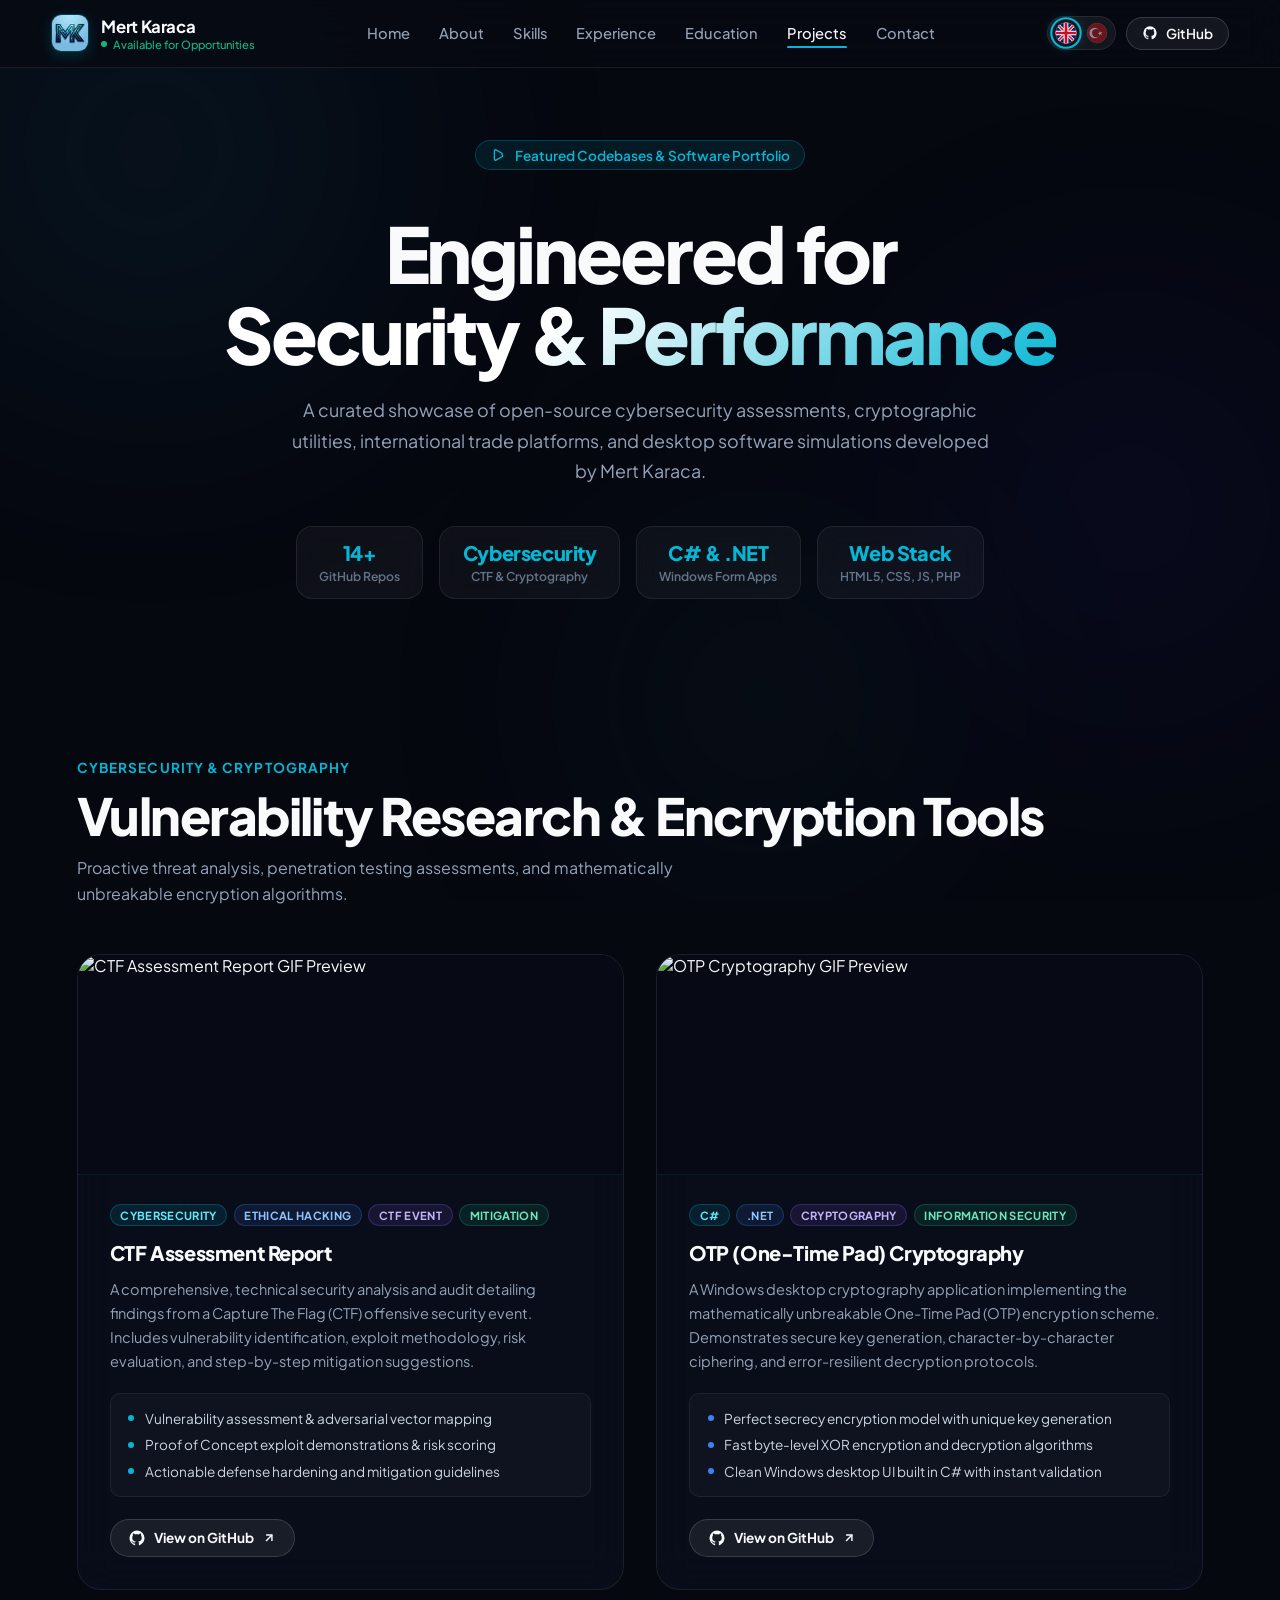
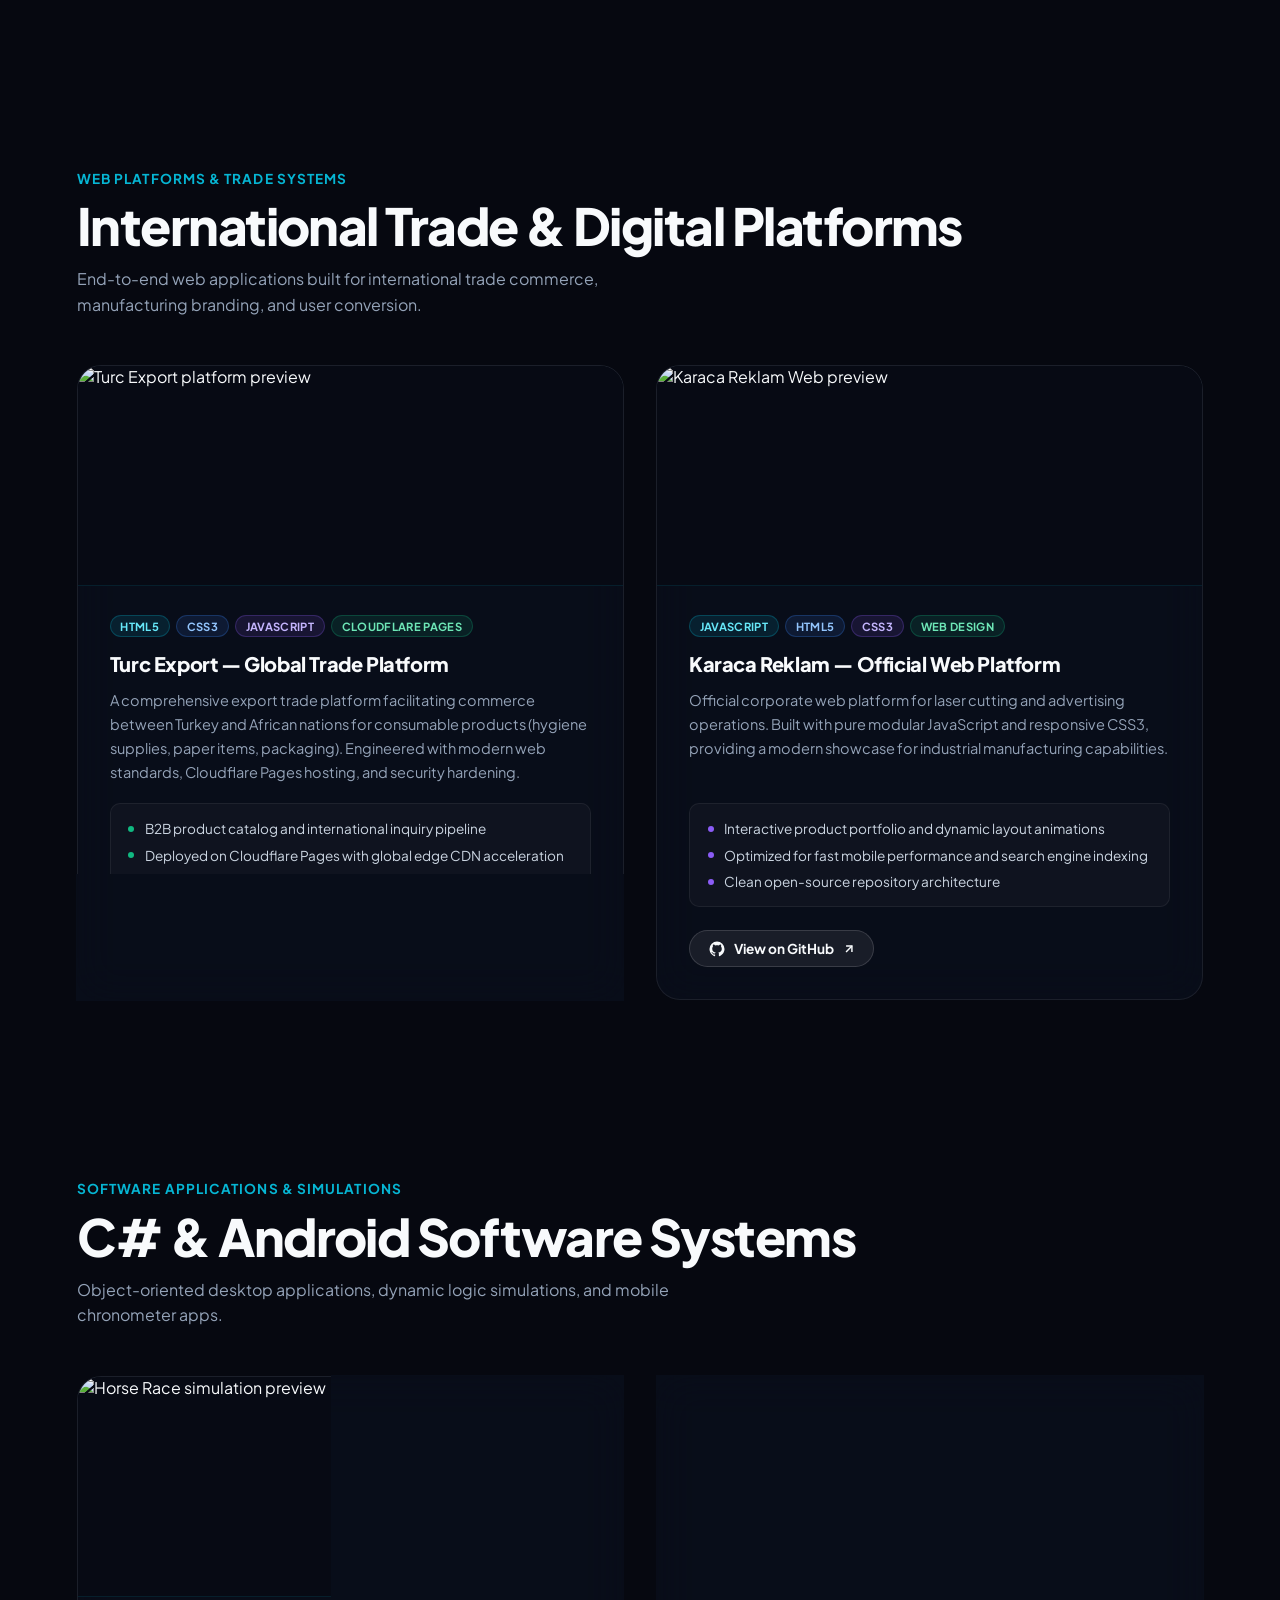
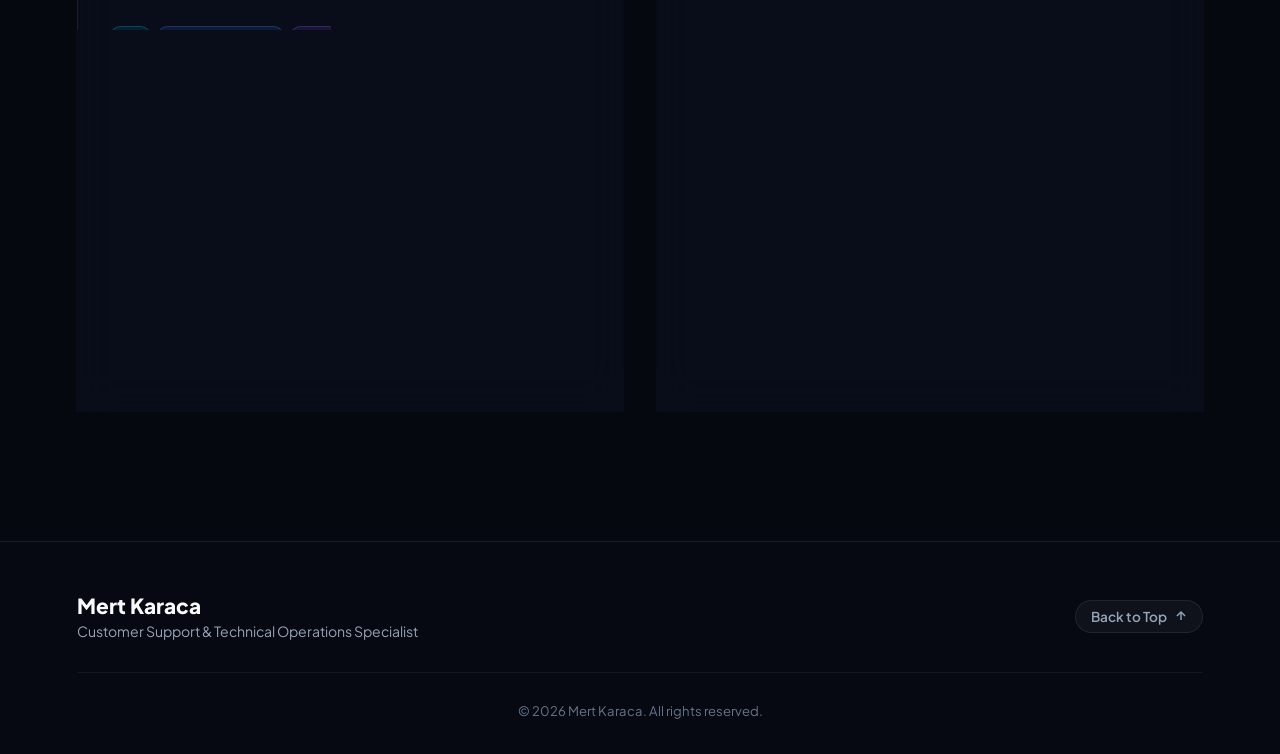
==== commit c742b5e5: "Mobile fix" ====
--- a/projects.html
+++ b/projects.html
@@ -1,17 +1,21 @@
 <!DOCTYPE html>
 <html lang="en">
-
 <head>
   <meta charset="UTF-8">
-  <meta name="viewport" content="width=device-width, initial-scale=1.0">
+  <meta name="viewport" content="width=device-width, initial-scale=1.0, maximum-scale=5.0">
   <title>Projects & Codebases — Mert Karaca</title>
-  <meta name="description"
-    content="Explore open-source security tools, web platforms, C# applications, and software simulations built by Mert Karaca.">
+  <!-- Favicon & Mobile Touch Icons -->
+  <link rel="apple-touch-icon" sizes="180x180" href="assets/apple-touch-icon.png">
+  <link rel="icon" type="image/png" sizes="32x32" href="assets/favicon-32x32.png">
+  <link rel="icon" type="image/png" sizes="16x16" href="assets/favicon-16x16.png">
+  <link rel="manifest" href="assets/site.webmanifest">
+  <link rel="shortcut icon" href="assets/favicon.ico">
+  <meta name="theme-color" content="#070a12">
+  <meta name="msapplication-TileColor" content="#070a12">
+
   <link rel="preconnect" href="https://fonts.googleapis.com">
   <link rel="preconnect" href="https://fonts.gstatic.com" crossorigin>
-  <link
-    href="https://fonts.googleapis.com/css2?family=Plus+Jakarta+Sans:ital,wght@0,300;0,400;0,500;0,600;0,700;0,800;1,400;1,600&display=swap"
-    rel="stylesheet">
+  <link href="https://fonts.googleapis.com/css2?family=Plus+Jakarta+Sans:ital,wght@0,300;0,400;0,500;0,600;0,700;0,800;1,400;1,600&display=swap" rel="stylesheet">
   <link rel="stylesheet" href="style.css">
 </head>
 
@@ -76,19 +80,16 @@
                   <rect width="32" height="32" fill="#E30A17" />
                   <circle cx="12.5" cy="16" r="7.5" fill="#ffffff" />
                   <circle cx="14.8" cy="16" r="6" fill="#E30A17" />
-                  <polygon
-                    points="20.5,13.2 21.5,15.3 23.8,15.5 22.0,17.0 22.6,19.3 20.5,18.0 18.4,19.3 19.0,17.0 17.2,15.5 19.5,15.3"
-                    fill="#ffffff" transform="rotate(-15 20.5 16)" />
+                  <polygon points="20.5,13.2 21.5,15.3 23.8,15.5 22.0,17.0 22.6,19.3 20.5,18.0 18.4,19.3 19.0,17.0 17.2,15.5 19.5,15.3" fill="#ffffff" transform="rotate(-15 20.5 16)" />
                 </g>
                 <circle cx="16" cy="16" r="14.5" fill="none" stroke="rgba(255,255,255,0.25)" stroke-width="1.2" />
               </svg>
             </button>
           </div>
 
-          <a href="https://github.com/MertKRC" target="_blank" rel="noopener noreferrer" class="btn-cv-download">
+          <a href="https://github.com/MertKRC" target="_blank" rel="noopener noreferrer" class="btn-cv-download" aria-label="GitHub Profile">
             <svg width="16" height="16" viewBox="0 0 24 24" fill="currentColor">
-              <path
-                d="M12 2A10 10 0 0 0 2 12c0 4.42 2.87 8.17 6.84 9.5.5.08.66-.23.66-.5v-1.69c-2.77.6-3.36-1.34-3.36-1.34-.46-1.16-1.11-1.47-1.11-1.47-.91-.62.07-.6.07-.6 1 .07 1.53 1.03 1.53 1.03.87 1.52 2.34 1.07 2.91.83.1-.65.35-1.09.63-1.34-2.22-.25-4.55-1.11-4.55-4.92 0-1.11.38-2 1.03-2.71-.1-.25-.45-1.29.1-2.64 0 0 .84-.27 2.75 1.02.79-.22 1.65-.33 2.5-.33.85 0 1.71.11 2.5.33 1.91-1.29 2.75-1.02 2.75-1.02.55 1.35.2 2.39.1 2.64.65.71 1.03 1.6 1.03 2.71 0 3.82-2.34 4.66-4.57 4.91.36.31.69.92.69 1.85V21c0 .27.16.59.67.5C19.14 20.16 22 16.42 22 12A10 10 0 0 0 12 2z" />
+              <path d="M12 2A10 10 0 0 0 2 12c0 4.42 2.87 8.17 6.84 9.5.5.08.66-.23.66-.5v-1.69c-2.77.6-3.36-1.34-3.36-1.34-.46-1.16-1.11-1.47-1.11-1.47-.91-.62.07-.6.07-.6 1 .07 1.53 1.03 1.53 1.03.87 1.52 2.34 1.07 2.91.83.1-.65.35-1.09.63-1.34-2.22-.25-4.55-1.11-4.55-4.92 0-1.11.38-2 1.03-2.71-.1-.25-.45-1.29.1-2.64 0 0 .84-.27 2.75 1.02.79-.22 1.65-.33 2.5-.33.85 0 1.71.11 2.5.33 1.91-1.29 2.75-1.02 2.75-1.02.55 1.35.2 2.39.1 2.64.65.71 1.03 1.6 1.03 2.71 0 3.82-2.34 4.66-4.57 4.91.36.31.69.92.69 1.85V21c0 .27.16.59.67.5C19.14 20.16 22 16.42 22 12A10 10 0 0 0 12 2z" />
             </svg>
             <span>GitHub</span>
           </a>
@@ -106,8 +107,7 @@
         <div class="projects-hero-container">
           <div class="hero-badge">
             <svg width="16" height="16" viewBox="0 0 24 24" fill="none" stroke="currentColor" stroke-width="2">
-              <path
-                d="M16.5 9.4 7.55 4.24a1.78 1.78 0 0 0-2.5 1.55v12.42a1.78 1.78 0 0 0 2.5 1.55L16.5 14.6a1.78 1.78 0 0 0 0-3.2z" />
+              <path d="M16.5 9.4 7.55 4.24a1.78 1.78 0 0 0-2.5 1.55v12.42a1.78 1.78 0 0 0 2.5 1.55L16.5 14.6a1.78 1.78 0 0 0 0-3.2z" />
             </svg>
             <span data-i18n="proj_hero_badge">Featured Codebases & Software Portfolio</span>
           </div>
@@ -116,8 +116,7 @@
             <span class="gradient-text" data-i18n="proj_hero_title_2">Security & Performance</span>
           </h1>
           <p class="projects-hero-desc" data-i18n="proj_hero_desc">
-            A curated showcase of open-source cybersecurity assessments, cryptographic utilities, international trade
-            platforms, and desktop software simulations developed by Mert Karaca.
+            A curated showcase of open-source cybersecurity assessments, cryptographic utilities, international trade platforms, and desktop software simulations developed by Mert Karaca.
           </p>
           <div class="projects-stats-row">
             <div class="proj-stat-pill">
@@ -146,17 +145,15 @@
           <div class="section-header">
             <span class="section-tag" data-i18n="sec_tag_1">Cybersecurity & Cryptography</span>
             <h2 class="section-title" data-i18n="sec_title_1">Vulnerability Research & Encryption Tools</h2>
-            <p class="section-desc" data-i18n="sec_desc_1">Proactive threat analysis, penetration testing assessments,
-              and mathematically unbreakable encryption algorithms.</p>
+            <p class="section-desc" data-i18n="sec_desc_1">Proactive threat analysis, penetration testing assessments, and mathematically unbreakable encryption algorithms.</p>
           </div>
           <div class="projects-grid-2col">
 
-            <!-- Project 1: CTF Assessment Report -->
-            <div class="project-featured-card">
-              <div class="card-visual-banner ctf-img-bg">
-                <img src="https://github.com/MertKRC/CTF-Assessment-Report/blob/main/Seal_report_image.gif?raw=true"
-                  alt="CTF Assessment Report" class="proj-banner-img"
-                  onerror="this.parentElement.classList.add('terminal-bg-fallback')" />
+            <!-- Project 1: CTF Assessment Report — with Seal_report_image.gif -->
+            <div class="project-featured-card">
+              <div class="card-visual-banner gif-banner-bg">
+                <img src="https://raw.githubusercontent.com/MertKRC/CTF-Assessment-Report/main/Seal_report_image.gif"
+                  alt="CTF Assessment Report GIF Preview" class="proj-banner-gif" />
               </div>
               <div class="project-card-details">
                 <div class="project-tags">
@@ -166,57 +163,32 @@
                   <span class="proj-badge emerald">Mitigation</span>
                 </div>
                 <h3 class="project-name">CTF Assessment Report</h3>
-                <p class="project-summary" data-i18n="proj1_summary">A comprehensive security analysis from a Capture
-                  The Flag (CTF) event organized by Lostar Information Security. Covers penetration testing on Hack The
-                  Box machines (Previse, Seal, Writer) — with vulnerability identification, exploit methodology, and
-                  mitigation guidelines.</p>
-                <div class="project-key-points">
-                  <div class="kp-item"><span class="kp-dot cyan"></span><span data-i18n="proj1_kp1">Vulnerability
-                      assessment & adversarial vector mapping</span></div>
-                  <div class="kp-item"><span class="kp-dot cyan"></span><span data-i18n="proj1_kp2">Proof of Concept
-                      exploit demonstrations & risk scoring</span></div>
-                  <div class="kp-item"><span class="kp-dot cyan"></span><span data-i18n="proj1_kp3">Actionable defense
-                      hardening and mitigation guidelines</span></div>
-                </div>
-                <div class="project-actions">
-                  <a href="https://github.com/MertKRC/CTF-Assessment-Report" target="_blank" rel="noopener noreferrer"
-                    class="btn-github-link">
-                    <svg width="18" height="18" viewBox="0 0 24 24" fill="currentColor">
-                      <path
-                        d="M12 2A10 10 0 0 0 2 12c0 4.42 2.87 8.17 6.84 9.5.5.08.66-.23.66-.5v-1.69c-2.77.6-3.36-1.34-3.36-1.34-.46-1.16-1.11-1.47-1.11-1.47-.91-.62.07-.6.07-.6 1 .07 1.53 1.03 1.53 1.03.87 1.52 2.34 1.07 2.91.83.1-.65.35-1.09.63-1.34-2.22-.25-4.55-1.11-4.55-4.92 0-1.11.38-2 1.03-2.71-.1-.25-.45-1.29.1-2.64 0 0 .84-.27 2.75 1.02.79-.22 1.65-.33 2.5-.33.85 0 1.71.11 2.5.33 1.91-1.29 2.75-1.02 2.75-1.02.55 1.35.2 2.39.1 2.64.65.71 1.03 1.6 1.03 2.71 0 3.82-2.34 4.66-4.57 4.91.36.31.69.92.69 1.85V21c0 .27.16.59.67.5C19.14 20.16 22 16.42 22 12A10 10 0 0 0 12 2z" />
-                    </svg>
-                    <span data-i18n="btn_view_github">View on GitHub</span>
-                    <svg width="14" height="14" viewBox="0 0 24 24" fill="none" stroke="currentColor"
-                      stroke-width="2.5">
-                      <line x1="7" y1="17" x2="17" y2="7"></line>
-                      <polyline points="7 7 17 7 17 17"></polyline>
-                    </svg>
-                  </a>
-                </div>
-              </div>
-            </div>
-
-            <!-- Project 2: OTP Cryptography -->
-            <div class="project-featured-card">
-              <div class="card-visual-banner crypto-bg">
-                <div class="crypto-display">
-                  <div class="cipher-box">
-                    <span class="cipher-label">PLAINTEXT:</span>
-                    <code>TOP_SECRET_COMMUNICATION_2026</code>
-                  </div>
-                  <div class="cipher-arrow">
-                    <svg width="20" height="20" viewBox="0 0 24 24" fill="none" stroke="var(--accent-cyan)"
-                      stroke-width="2">
-                      <line x1="12" y1="5" x2="12" y2="19"></line>
-                      <polyline points="19 12 12 19 5 12"></polyline>
-                    </svg>
-                    <span>ONE-TIME PAD KEY XOR</span>
-                  </div>
-                  <div class="cipher-box cipher-output">
-                    <span class="cipher-label">CIPHER:</span>
-                    <code>9F 82 A4 1C DE 77 F1 0B 48 99 C3 55</code>
-                  </div>
-                </div>
+                <p class="project-summary" data-i18n="proj1_summary">A comprehensive security analysis from a Capture The Flag (CTF) event organized by Lostar Information Security. Covers penetration testing on Hack The Box machines (Previse, Seal, Writer) — with vulnerability identification, exploit methodology, and mitigation guidelines.</p>
+                <div class="project-key-points">
+                  <div class="kp-item"><span class="kp-dot cyan"></span><span data-i18n="proj1_kp1">Vulnerability assessment & adversarial vector mapping</span></div>
+                  <div class="kp-item"><span class="kp-dot cyan"></span><span data-i18n="proj1_kp2">Proof of Concept exploit demonstrations & risk scoring</span></div>
+                  <div class="kp-item"><span class="kp-dot cyan"></span><span data-i18n="proj1_kp3">Actionable defense hardening and mitigation guidelines</span></div>
+                </div>
+                <div class="project-actions">
+                  <a href="https://github.com/MertKRC/CTF-Assessment-Report" target="_blank" rel="noopener noreferrer" class="btn-github-link">
+                    <svg width="18" height="18" viewBox="0 0 24 24" fill="currentColor">
+                      <path d="M12 2A10 10 0 0 0 2 12c0 4.42 2.87 8.17 6.84 9.5.5.08.66-.23.66-.5v-1.69c-2.77.6-3.36-1.34-3.36-1.34-.46-1.16-1.11-1.47-1.11-1.47-.91-.62.07-.6.07-.6 1 .07 1.53 1.03 1.53 1.03.87 1.52 2.34 1.07 2.91.83.1-.65.35-1.09.63-1.34-2.22-.25-4.55-1.11-4.55-4.92 0-1.11.38-2 1.03-2.71-.1-.25-.45-1.29.1-2.64 0 0 .84-.27 2.75 1.02.79-.22 1.65-.33 2.5-.33.85 0 1.71.11 2.5.33 1.91-1.29 2.75-1.02 2.75-1.02.55 1.35.2 2.39.1 2.64.65.71 1.03 1.6 1.03 2.71 0 3.82-2.34 4.66-4.57 4.91.36.31.69.92.69 1.85V21c0 .27.16.59.67.5C19.14 20.16 22 16.42 22 12A10 10 0 0 0 12 2z" />
+                    </svg>
+                    <span data-i18n="btn_view_github">View on GitHub</span>
+                    <svg width="14" height="14" viewBox="0 0 24 24" fill="none" stroke="currentColor" stroke-width="2.5">
+                      <line x1="7" y1="17" x2="17" y2="7"></line>
+                      <polyline points="7 7 17 7 17 17"></polyline>
+                    </svg>
+                  </a>
+                </div>
+              </div>
+            </div>
+
+            <!-- Project 2: OTP Cryptography — with cyrptography.gif -->
+            <div class="project-featured-card">
+              <div class="card-visual-banner gif-banner-bg">
+                <img src="https://raw.githubusercontent.com/MertKRC/OTP-Cyrptography/master/Github/cyrptography.gif"
+                  alt="OTP Cryptography GIF Preview" class="proj-banner-gif" />
               </div>
               <div class="project-card-details">
                 <div class="project-tags">
@@ -226,27 +198,19 @@
                   <span class="proj-badge emerald">Information Security</span>
                 </div>
                 <h3 class="project-name">OTP (One-Time Pad) Cryptography</h3>
-                <p class="project-summary" data-i18n="proj2_summary">A Windows desktop cryptography application
-                  implementing the mathematically unbreakable One-Time Pad (OTP) encryption scheme. Demonstrates secure
-                  key generation, character-by-character ciphering, and error-resilient decryption protocols.</p>
-                <div class="project-key-points">
-                  <div class="kp-item"><span class="kp-dot blue"></span><span data-i18n="proj2_kp1">Perfect secrecy
-                      encryption model with unique key generation</span></div>
-                  <div class="kp-item"><span class="kp-dot blue"></span><span data-i18n="proj2_kp2">Fast byte-level XOR
-                      encryption and decryption algorithms</span></div>
-                  <div class="kp-item"><span class="kp-dot blue"></span><span data-i18n="proj2_kp3">Clean Windows
-                      desktop UI built in C# with instant validation</span></div>
-                </div>
-                <div class="project-actions">
-                  <a href="https://github.com/MertKRC/OTP-Cyrptography" target="_blank" rel="noopener noreferrer"
-                    class="btn-github-link">
-                    <svg width="18" height="18" viewBox="0 0 24 24" fill="currentColor">
-                      <path
-                        d="M12 2A10 10 0 0 0 2 12c0 4.42 2.87 8.17 6.84 9.5.5.08.66-.23.66-.5v-1.69c-2.77.6-3.36-1.34-3.36-1.34-.46-1.16-1.11-1.47-1.11-1.47-.91-.62.07-.6.07-.6 1 .07 1.53 1.03 1.53 1.03.87 1.52 2.34 1.07 2.91.83.1-.65.35-1.09.63-1.34-2.22-.25-4.55-1.11-4.55-4.92 0-1.11.38-2 1.03-2.71-.1-.25-.45-1.29.1-2.64 0 0 .84-.27 2.75 1.02.79-.22 1.65-.33 2.5-.33.85 0 1.71.11 2.5.33 1.91-1.29 2.75-1.02 2.75-1.02.55 1.35.2 2.39.1 2.64.65.71 1.03 1.6 1.03 2.71 0 3.82-2.34 4.66-4.57 4.91.36.31.69.92.69 1.85V21c0 .27.16.59.67.5C19.14 20.16 22 16.42 22 12A10 10 0 0 0 12 2z" />
-                    </svg>
-                    <span data-i18n="btn_view_github">View on GitHub</span>
-                    <svg width="14" height="14" viewBox="0 0 24 24" fill="none" stroke="currentColor"
-                      stroke-width="2.5">
+                <p class="project-summary" data-i18n="proj2_summary">A Windows desktop cryptography application implementing the mathematically unbreakable One-Time Pad (OTP) encryption scheme. Demonstrates secure key generation, character-by-character ciphering, and error-resilient decryption protocols.</p>
+                <div class="project-key-points">
+                  <div class="kp-item"><span class="kp-dot blue"></span><span data-i18n="proj2_kp1">Perfect secrecy encryption model with unique key generation</span></div>
+                  <div class="kp-item"><span class="kp-dot blue"></span><span data-i18n="proj2_kp2">Fast byte-level XOR encryption and decryption algorithms</span></div>
+                  <div class="kp-item"><span class="kp-dot blue"></span><span data-i18n="proj2_kp3">Clean Windows desktop UI built in C# with instant validation</span></div>
+                </div>
+                <div class="project-actions">
+                  <a href="https://github.com/MertKRC/OTP-Cyrptography" target="_blank" rel="noopener noreferrer" class="btn-github-link">
+                    <svg width="18" height="18" viewBox="0 0 24 24" fill="currentColor">
+                      <path d="M12 2A10 10 0 0 0 2 12c0 4.42 2.87 8.17 6.84 9.5.5.08.66-.23.66-.5v-1.69c-2.77.6-3.36-1.34-3.36-1.34-.46-1.16-1.11-1.47-1.11-1.47-.91-.62.07-.6.07-.6 1 .07 1.53 1.03 1.53 1.03.87 1.52 2.34 1.07 2.91.83.1-.65.35-1.09.63-1.34-2.22-.25-4.55-1.11-4.55-4.92 0-1.11.38-2 1.03-2.71-.1-.25-.45-1.29.1-2.64 0 0 .84-.27 2.75 1.02.79-.22 1.65-.33 2.5-.33.85 0 1.71.11 2.5.33 1.91-1.29 2.75-1.02 2.75-1.02.55 1.35.2 2.39.1 2.64.65.71 1.03 1.6 1.03 2.71 0 3.82-2.34 4.66-4.57 4.91.36.31.69.92.69 1.85V21c0 .27.16.59.67.5C19.14 20.16 22 16.42 22 12A10 10 0 0 0 12 2z" />
+                    </svg>
+                    <span data-i18n="btn_view_github">View on GitHub</span>
+                    <svg width="14" height="14" viewBox="0 0 24 24" fill="none" stroke="currentColor" stroke-width="2.5">
                       <line x1="7" y1="17" x2="17" y2="7"></line>
                       <polyline points="7 7 17 7 17 17"></polyline>
                     </svg>
@@ -265,8 +229,7 @@
           <div class="section-header">
             <span class="section-tag" data-i18n="sec_tag_2">Web Platforms & Trade Systems</span>
             <h2 class="section-title" data-i18n="sec_title_2">International Trade & Digital Platforms</h2>
-            <p class="section-desc" data-i18n="sec_desc_2">End-to-end web applications built for international trade
-              commerce, manufacturing branding, and user conversion.</p>
+            <p class="section-desc" data-i18n="sec_desc_2">End-to-end web applications built for international trade commerce, manufacturing branding, and user conversion.</p>
           </div>
           <div class="projects-grid-2col">
 
@@ -284,28 +247,19 @@
                   <span class="proj-badge emerald">Cloudflare Pages</span>
                 </div>
                 <h3 class="project-name">Turc Export — Global Trade Platform</h3>
-                <p class="project-summary" data-i18n="proj3_summary">A comprehensive export trade platform facilitating
-                  commerce between Turkey and African nations for consumable products (hygiene supplies, paper items,
-                  packaging). Engineered with modern web standards, Cloudflare Pages hosting, and security hardening.
-                </p>
-                <div class="project-key-points">
-                  <div class="kp-item"><span class="kp-dot emerald"></span><span data-i18n="proj3_kp1">B2B product
-                      catalog and international inquiry pipeline</span></div>
-                  <div class="kp-item"><span class="kp-dot emerald"></span><span data-i18n="proj3_kp2">Deployed on
-                      Cloudflare Pages with global edge CDN acceleration</span></div>
-                  <div class="kp-item"><span class="kp-dot emerald"></span><span data-i18n="proj3_kp3">Security audit
-                      and vulnerability fixes for resilient uptime</span></div>
-                </div>
-                <div class="project-actions">
-                  <a href="https://github.com/MertKRC/Turc-Export" target="_blank" rel="noopener noreferrer"
-                    class="btn-github-link">
-                    <svg width="18" height="18" viewBox="0 0 24 24" fill="currentColor">
-                      <path
-                        d="M12 2A10 10 0 0 0 2 12c0 4.42 2.87 8.17 6.84 9.5.5.08.66-.23.66-.5v-1.69c-2.77.6-3.36-1.34-3.36-1.34-.46-1.16-1.11-1.47-1.11-1.47-.91-.62.07-.6.07-.6 1 .07 1.53 1.03 1.53 1.03.87 1.52 2.34 1.07 2.91.83.1-.65.35-1.09.63-1.34-2.22-.25-4.55-1.11-4.55-4.92 0-1.11.38-2 1.03-2.71-.1-.25-.45-1.29.1-2.64 0 0 .84-.27 2.75 1.02.79-.22 1.65-.33 2.5-.33.85 0 1.71.11 2.5.33 1.91-1.29 2.75-1.02 2.75-1.02.55 1.35.2 2.39.1 2.64.65.71 1.03 1.6 1.03 2.71 0 3.82-2.34 4.66-4.57 4.91.36.31.69.92.69 1.85V21c0 .27.16.59.67.5C19.14 20.16 22 16.42 22 12A10 10 0 0 0 12 2z" />
-                    </svg>
-                    <span data-i18n="btn_view_github">View on GitHub</span>
-                    <svg width="14" height="14" viewBox="0 0 24 24" fill="none" stroke="currentColor"
-                      stroke-width="2.5">
+                <p class="project-summary" data-i18n="proj3_summary">A comprehensive export trade platform facilitating commerce between Turkey and African nations for consumable products (hygiene supplies, paper items, packaging). Engineered with modern web standards, Cloudflare Pages hosting, and security hardening.</p>
+                <div class="project-key-points">
+                  <div class="kp-item"><span class="kp-dot emerald"></span><span data-i18n="proj3_kp1">B2B product catalog and international inquiry pipeline</span></div>
+                  <div class="kp-item"><span class="kp-dot emerald"></span><span data-i18n="proj3_kp2">Deployed on Cloudflare Pages with global edge CDN acceleration</span></div>
+                  <div class="kp-item"><span class="kp-dot emerald"></span><span data-i18n="proj3_kp3">Security audit and vulnerability fixes for resilient uptime</span></div>
+                </div>
+                <div class="project-actions">
+                  <a href="https://github.com/MertKRC/Turc-Export" target="_blank" rel="noopener noreferrer" class="btn-github-link">
+                    <svg width="18" height="18" viewBox="0 0 24 24" fill="currentColor">
+                      <path d="M12 2A10 10 0 0 0 2 12c0 4.42 2.87 8.17 6.84 9.5.5.08.66-.23.66-.5v-1.69c-2.77.6-3.36-1.34-3.36-1.34-.46-1.16-1.11-1.47-1.11-1.47-.91-.62.07-.6.07-.6 1 .07 1.53 1.03 1.53 1.03.87 1.52 2.34 1.07 2.91.83.1-.65.35-1.09.63-1.34-2.22-.25-4.55-1.11-4.55-4.92 0-1.11.38-2 1.03-2.71-.1-.25-.45-1.29.1-2.64 0 0 .84-.27 2.75 1.02.79-.22 1.65-.33 2.5-.33.85 0 1.71.11 2.5.33 1.91-1.29 2.75-1.02 2.75-1.02.55 1.35.2 2.39.1 2.64.65.71 1.03 1.6 1.03 2.71 0 3.82-2.34 4.66-4.57 4.91.36.31.69.92.69 1.85V21c0 .27.16.59.67.5C19.14 20.16 22 16.42 22 12A10 10 0 0 0 12 2z" />
+                    </svg>
+                    <span data-i18n="btn_view_github">View on GitHub</span>
+                    <svg width="14" height="14" viewBox="0 0 24 24" fill="none" stroke="currentColor" stroke-width="2.5">
                       <line x1="7" y1="17" x2="17" y2="7"></line>
                       <polyline points="7 7 17 7 17 17"></polyline>
                     </svg>
@@ -317,8 +271,7 @@
             <!-- Project 4: Karaca Reklam Web — with GIF -->
             <div class="project-featured-card">
               <div class="card-visual-banner gif-banner-bg">
-                <img
-                  src="https://raw.githubusercontent.com/MertKRC/Karaca-Reklam-Web/master/Github/karaca-reklam-web.gif"
+                <img src="https://raw.githubusercontent.com/MertKRC/Karaca-Reklam-Web/master/Github/karaca-reklam-web.gif"
                   alt="Karaca Reklam Web preview" class="proj-banner-gif" />
               </div>
               <div class="project-card-details">
@@ -329,27 +282,19 @@
                   <span class="proj-badge emerald">Web Design</span>
                 </div>
                 <h3 class="project-name">Karaca Reklam — Official Web Platform</h3>
-                <p class="project-summary" data-i18n="proj4_summary">Official corporate web platform for laser cutting
-                  and advertising operations. Built with pure modular JavaScript and responsive CSS3, providing a modern
-                  showcase for industrial manufacturing capabilities.</p>
-                <div class="project-key-points">
-                  <div class="kp-item"><span class="kp-dot purple"></span><span data-i18n="proj4_kp1">Interactive
-                      product portfolio and dynamic layout animations</span></div>
-                  <div class="kp-item"><span class="kp-dot purple"></span><span data-i18n="proj4_kp2">Optimized for fast
-                      mobile performance and search engine indexing</span></div>
-                  <div class="kp-item"><span class="kp-dot purple"></span><span data-i18n="proj4_kp3">Clean open-source
-                      repository architecture</span></div>
-                </div>
-                <div class="project-actions">
-                  <a href="https://github.com/MertKRC/Karaca-Reklam-Web" target="_blank" rel="noopener noreferrer"
-                    class="btn-github-link">
-                    <svg width="18" height="18" viewBox="0 0 24 24" fill="currentColor">
-                      <path
-                        d="M12 2A10 10 0 0 0 2 12c0 4.42 2.87 8.17 6.84 9.5.5.08.66-.23.66-.5v-1.69c-2.77.6-3.36-1.34-3.36-1.34-.46-1.16-1.11-1.47-1.11-1.47-.91-.62.07-.6.07-.6 1 .07 1.53 1.03 1.53 1.03.87 1.52 2.34 1.07 2.91.83.1-.65.35-1.09.63-1.34-2.22-.25-4.55-1.11-4.55-4.92 0-1.11.38-2 1.03-2.71-.1-.25-.45-1.29.1-2.64 0 0 .84-.27 2.75 1.02.79-.22 1.65-.33 2.5-.33.85 0 1.71.11 2.5.33 1.91-1.29 2.75-1.02 2.75-1.02.55 1.35.2 2.39.1 2.64.65.71 1.03 1.6 1.03 2.71 0 3.82-2.34 4.66-4.57 4.91.36.31.69.92.69 1.85V21c0 .27.16.59.67.5C19.14 20.16 22 16.42 22 12A10 10 0 0 0 12 2z" />
-                    </svg>
-                    <span data-i18n="btn_view_github">View on GitHub</span>
-                    <svg width="14" height="14" viewBox="0 0 24 24" fill="none" stroke="currentColor"
-                      stroke-width="2.5">
+                <p class="project-summary" data-i18n="proj4_summary">Official corporate web platform for laser cutting and advertising operations. Built with pure modular JavaScript and responsive CSS3, providing a modern showcase for industrial manufacturing capabilities.</p>
+                <div class="project-key-points">
+                  <div class="kp-item"><span class="kp-dot purple"></span><span data-i18n="proj4_kp1">Interactive product portfolio and dynamic layout animations</span></div>
+                  <div class="kp-item"><span class="kp-dot purple"></span><span data-i18n="proj4_kp2">Optimized for fast mobile performance and search engine indexing</span></div>
+                  <div class="kp-item"><span class="kp-dot purple"></span><span data-i18n="proj4_kp3">Clean open-source repository architecture</span></div>
+                </div>
+                <div class="project-actions">
+                  <a href="https://github.com/MertKRC/Karaca-Reklam-Web" target="_blank" rel="noopener noreferrer" class="btn-github-link">
+                    <svg width="18" height="18" viewBox="0 0 24 24" fill="currentColor">
+                      <path d="M12 2A10 10 0 0 0 2 12c0 4.42 2.87 8.17 6.84 9.5.5.08.66-.23.66-.5v-1.69c-2.77.6-3.36-1.34-3.36-1.34-.46-1.16-1.11-1.47-1.11-1.47-.91-.62.07-.6.07-.6 1 .07 1.53 1.03 1.53 1.03.87 1.52 2.34 1.07 2.91.83.1-.65.35-1.09.63-1.34-2.22-.25-4.55-1.11-4.55-4.92 0-1.11.38-2 1.03-2.71-.1-.25-.45-1.29.1-2.64 0 0 .84-.27 2.75 1.02.79-.22 1.65-.33 2.5-.33.85 0 1.71.11 2.5.33 1.91-1.29 2.75-1.02 2.75-1.02.55 1.35.2 2.39.1 2.64.65.71 1.03 1.6 1.03 2.71 0 3.82-2.34 4.66-4.57 4.91.36.31.69.92.69 1.85V21c0 .27.16.59.67.5C19.14 20.16 22 16.42 22 12A10 10 0 0 0 12 2z" />
+                    </svg>
+                    <span data-i18n="btn_view_github">View on GitHub</span>
+                    <svg width="14" height="14" viewBox="0 0 24 24" fill="none" stroke="currentColor" stroke-width="2.5">
                       <line x1="7" y1="17" x2="17" y2="7"></line>
                       <polyline points="7 7 17 7 17 17"></polyline>
                     </svg>
@@ -368,8 +313,7 @@
           <div class="section-header">
             <span class="section-tag" data-i18n="sec_tag_3">Software Applications & Simulations</span>
             <h2 class="section-title" data-i18n="sec_title_3">C# & Android Software Systems</h2>
-            <p class="section-desc" data-i18n="sec_desc_3">Object-oriented desktop applications, dynamic logic
-              simulations, and mobile chronometer apps.</p>
+            <p class="section-desc" data-i18n="sec_desc_3">Object-oriented desktop applications, dynamic logic simulations, and mobile chronometer apps.</p>
           </div>
           <div class="projects-grid-2col">
 
@@ -387,28 +331,19 @@
                   <span class="proj-badge emerald">Simulation</span>
                 </div>
                 <h3 class="project-name">Horse Race — Simulation System</h3>
-                <p class="project-summary" data-i18n="proj5_summary">A dynamic desktop simulation application developed
-                  with C# Windows Forms. Features 3 horses (Gulbatur, Şahbatur, Hidalgo) racing at randomized speeds
-                  with equal win probability — implementing real-time coordinate rendering and interactive race
-                  controls.</p>
-                <div class="project-key-points">
-                  <div class="kp-item"><span class="kp-dot cyan"></span><span data-i18n="proj5_kp1">Multi-threaded timer
-                      loops & real-time coordinate rendering</span></div>
-                  <div class="kp-item"><span class="kp-dot cyan"></span><span data-i18n="proj5_kp2">Equal 33.3% win
-                      chance per horse with random speed logic</span></div>
-                  <div class="kp-item"><span class="kp-dot cyan"></span><span data-i18n="proj5_kp3">Reset, color theme,
-                      and music control interactivity</span></div>
-                </div>
-                <div class="project-actions">
-                  <a href="https://github.com/MertKRC/Horse-Race" target="_blank" rel="noopener noreferrer"
-                    class="btn-github-link">
-                    <svg width="18" height="18" viewBox="0 0 24 24" fill="currentColor">
-                      <path
-                        d="M12 2A10 10 0 0 0 2 12c0 4.42 2.87 8.17 6.84 9.5.5.08.66-.23.66-.5v-1.69c-2.77.6-3.36-1.34-3.36-1.34-.46-1.16-1.11-1.47-1.11-1.47-.91-.62.07-.6.07-.6 1 .07 1.53 1.03 1.53 1.03.87 1.52 2.34 1.07 2.91.83.1-.65.35-1.09.63-1.34-2.22-.25-4.55-1.11-4.55-4.92 0-1.11.38-2 1.03-2.71-.1-.25-.45-1.29.1-2.64 0 0 .84-.27 2.75 1.02.79-.22 1.65-.33 2.5-.33.85 0 1.71.11 2.5.33 1.91-1.29 2.75-1.02 2.75-1.02.55 1.35.2 2.39.1 2.64.65.71 1.03 1.6 1.03 2.71 0 3.82-2.34 4.66-4.57 4.91.36.31.69.92.69 1.85V21c0 .27.16.59.67.5C19.14 20.16 22 16.42 22 12A10 10 0 0 0 12 2z" />
-                    </svg>
-                    <span data-i18n="btn_view_github">View on GitHub</span>
-                    <svg width="14" height="14" viewBox="0 0 24 24" fill="none" stroke="currentColor"
-                      stroke-width="2.5">
+                <p class="project-summary" data-i18n="proj5_summary">A dynamic desktop simulation application developed with C# Windows Forms. Features 3 horses (Gulbatur, Şahbatur, Hidalgo) racing at randomized speeds with equal win probability — implementing real-time coordinate rendering and interactive race controls.</p>
+                <div class="project-key-points">
+                  <div class="kp-item"><span class="kp-dot cyan"></span><span data-i18n="proj5_kp1">Multi-threaded timer loops & real-time coordinate rendering</span></div>
+                  <div class="kp-item"><span class="kp-dot cyan"></span><span data-i18n="proj5_kp2">Equal 33.3% win chance per horse with random speed logic</span></div>
+                  <div class="kp-item"><span class="kp-dot cyan"></span><span data-i18n="proj5_kp3">Reset, color theme, and music control interactivity</span></div>
+                </div>
+                <div class="project-actions">
+                  <a href="https://github.com/MertKRC/Horse-Race" target="_blank" rel="noopener noreferrer" class="btn-github-link">
+                    <svg width="18" height="18" viewBox="0 0 24 24" fill="currentColor">
+                      <path d="M12 2A10 10 0 0 0 2 12c0 4.42 2.87 8.17 6.84 9.5.5.08.66-.23.66-.5v-1.69c-2.77.6-3.36-1.34-3.36-1.34-.46-1.16-1.11-1.47-1.11-1.47-.91-.62.07-.6.07-.6 1 .07 1.53 1.03 1.53 1.03.87 1.52 2.34 1.07 2.91.83.1-.65.35-1.09.63-1.34-2.22-.25-4.55-1.11-4.55-4.92 0-1.11.38-2 1.03-2.71-.1-.25-.45-1.29.1-2.64 0 0 .84-.27 2.75 1.02.79-.22 1.65-.33 2.5-.33.85 0 1.71.11 2.5.33 1.91-1.29 2.75-1.02 2.75-1.02.55 1.35.2 2.39.1 2.64.65.71 1.03 1.6 1.03 2.71 0 3.82-2.34 4.66-4.57 4.91.36.31.69.92.69 1.85V21c0 .27.16.59.67.5C19.14 20.16 22 16.42 22 12A10 10 0 0 0 12 2z" />
+                    </svg>
+                    <span data-i18n="btn_view_github">View on GitHub</span>
+                    <svg width="14" height="14" viewBox="0 0 24 24" fill="none" stroke="currentColor" stroke-width="2.5">
                       <line x1="7" y1="17" x2="17" y2="7"></line>
                       <polyline points="7 7 17 7 17 17"></polyline>
                     </svg>
@@ -420,8 +355,7 @@
             <!-- Project 6: ChronomeRter — with GIF -->
             <div class="project-featured-card">
               <div class="card-visual-banner gif-banner-bg gif-banner-mobile">
-                <img
-                  src="https://raw.githubusercontent.com/MertKRC/ChronomeRter/master/Presentation/ChronomeRterPresentationVisuals/appWork/appWork.gif"
+                <img src="https://raw.githubusercontent.com/MertKRC/ChronomeRter/master/Presentation/ChronomeRterPresentationVisuals/appWork/appWork.gif"
                   alt="ChronomeRter app preview" class="proj-banner-gif proj-banner-gif-mobile" />
               </div>
               <div class="project-card-details">
@@ -432,36 +366,25 @@
                   <span class="proj-badge emerald">Piri Reis Uni</span>
                 </div>
                 <h3 class="project-name">ChronomeRter — Android Stopwatch App</h3>
-                <p class="project-summary" data-i18n="proj6_summary">A mobile chronometer application built for Piri
-                  Reis University's Mobile Programming course. Features a clean stopwatch UI with start, pause, and
-                  reset controls — developed in Java for Android with a downloadable APK.</p>
-                <div class="project-key-points">
-                  <div class="kp-item"><span class="kp-dot blue"></span><span data-i18n="proj6_kp1">Native Android
-                      application with intuitive timer controls</span></div>
-                  <div class="kp-item"><span class="kp-dot blue"></span><span data-i18n="proj6_kp2">Pause/resume
-                      functionality and styled button themes</span></div>
-                  <div class="kp-item"><span class="kp-dot blue"></span><span data-i18n="proj6_kp3">APK available for
-                      direct download and installation</span></div>
-                </div>
-                <div class="project-actions">
-                  <a href="https://github.com/MertKRC/ChronomeRter" target="_blank" rel="noopener noreferrer"
-                    class="btn-github-link">
-                    <svg width="18" height="18" viewBox="0 0 24 24" fill="currentColor">
-                      <path
-                        d="M12 2A10 10 0 0 0 2 12c0 4.42 2.87 8.17 6.84 9.5.5.08.66-.23.66-.5v-1.69c-2.77.6-3.36-1.34-3.36-1.34-.46-1.16-1.11-1.47-1.11-1.47-.91-.62.07-.6.07-.6 1 .07 1.53 1.03 1.53 1.03.87 1.52 2.34 1.07 2.91.83.1-.65.35-1.09.63-1.34-2.22-.25-4.55-1.11-4.55-4.92 0-1.11.38-2 1.03-2.71-.1-.25-.45-1.29.1-2.64 0 0 .84-.27 2.75 1.02.79-.22 1.65-.33 2.5-.33.85 0 1.71.11 2.5.33 1.91-1.29 2.75-1.02 2.75-1.02.55 1.35.2 2.39.1 2.64.65.71 1.03 1.6 1.03 2.71 0 3.82-2.34 4.66-4.57 4.91.36.31.69.92.69 1.85V21c0 .27.16.59.67.5C19.14 20.16 22 16.42 22 12A10 10 0 0 0 12 2z" />
-                    </svg>
-                    <span data-i18n="btn_view_github">View on GitHub</span>
-                    <svg width="14" height="14" viewBox="0 0 24 24" fill="none" stroke="currentColor"
-                      stroke-width="2.5">
-                      <line x1="7" y1="17" x2="17" y2="7"></line>
-                      <polyline points="7 7 17 7 17 17"></polyline>
-                    </svg>
-                  </a>
-                  <a href="https://github.com/MertKRC/ChronomeRter/raw/master/app/release/app-release.apk"
-                    class="btn-github-link"
-                    style="background:rgba(16,185,129,0.1);border-color:rgba(16,185,129,0.3);color:#6ee7b7;">
-                    <svg width="16" height="16" viewBox="0 0 24 24" fill="none" stroke="currentColor"
-                      stroke-width="2.5">
+                <p class="project-summary" data-i18n="proj6_summary">A mobile chronometer application built for Piri Reis University's Mobile Programming course. Features a clean stopwatch UI with start, pause, and reset controls — developed in Java for Android with a downloadable APK.</p>
+                <div class="project-key-points">
+                  <div class="kp-item"><span class="kp-dot blue"></span><span data-i18n="proj6_kp1">Native Android application with intuitive timer controls</span></div>
+                  <div class="kp-item"><span class="kp-dot blue"></span><span data-i18n="proj6_kp2">Pause/resume functionality and styled button themes</span></div>
+                  <div class="kp-item"><span class="kp-dot blue"></span><span data-i18n="proj6_kp3">APK available for direct download and installation</span></div>
+                </div>
+                <div class="project-actions">
+                  <a href="https://github.com/MertKRC/ChronomeRter" target="_blank" rel="noopener noreferrer" class="btn-github-link">
+                    <svg width="18" height="18" viewBox="0 0 24 24" fill="currentColor">
+                      <path d="M12 2A10 10 0 0 0 2 12c0 4.42 2.87 8.17 6.84 9.5.5.08.66-.23.66-.5v-1.69c-2.77.6-3.36-1.34-3.36-1.34-.46-1.16-1.11-1.47-1.11-1.47-.91-.62.07-.6.07-.6 1 .07 1.53 1.03 1.53 1.03.87 1.52 2.34 1.07 2.91.83.1-.65.35-1.09.63-1.34-2.22-.25-4.55-1.11-4.55-4.92 0-1.11.38-2 1.03-2.71-.1-.25-.45-1.29.1-2.64 0 0 .84-.27 2.75 1.02.79-.22 1.65-.33 2.5-.33.85 0 1.71.11 2.5.33 1.91-1.29 2.75-1.02 2.75-1.02.55 1.35.2 2.39.1 2.64.65.71 1.03 1.6 1.03 2.71 0 3.82-2.34 4.66-4.57 4.91.36.31.69.92.69 1.85V21c0 .27.16.59.67.5C19.14 20.16 22 16.42 22 12A10 10 0 0 0 12 2z" />
+                    </svg>
+                    <span data-i18n="btn_view_github">View on GitHub</span>
+                    <svg width="14" height="14" viewBox="0 0 24 24" fill="none" stroke="currentColor" stroke-width="2.5">
+                      <line x1="7" y1="17" x2="17" y2="7"></line>
+                      <polyline points="7 7 17 7 17 17"></polyline>
+                    </svg>
+                  </a>
+                  <a href="https://github.com/MertKRC/ChronomeRter/raw/master/app/release/app-release.apk" class="btn-github-link btn-apk" style="background:rgba(16,185,129,0.1);border-color:rgba(16,185,129,0.3);color:#6ee7b7;">
+                    <svg width="16" height="16" viewBox="0 0 24 24" fill="none" stroke="currentColor" stroke-width="2.5">
                       <path d="M21 15v4a2 2 0 0 1-2 2H5a2 2 0 0 1-2-2v-4"></path>
                       <polyline points="7 10 12 15 17 10"></polyline>
                       <line x1="12" y1="15" x2="12" y2="3"></line>
@@ -495,7 +418,6 @@
         </div>
         <div class="footer-bottom">
           <span data-i18n="footer_copyright">© 2026 Mert Karaca. All rights reserved.</span>
-          <span data-i18n="footer_tagline">Designed with Smooth Scroll & Modern Web Stack</span>
         </div>
       </footer>
     </main>
@@ -503,5 +425,4 @@
 
   <script src="projects.js"></script>
 </body>
-
 </html>
--- a/style.css
+++ b/style.css
@@ -150,19 +150,19 @@
   top: 0;
   left: 0;
   width: 100%;
-  z-index: 100;
-  padding: 1.1rem 6vw;
+  z-index: 1000;
+  padding: 0.9rem 4vw;
   backdrop-filter: blur(20px);
   -webkit-backdrop-filter: blur(20px);
-  background: rgba(7, 10, 18, 0.7);
+  background: rgba(7, 10, 18, 0.75);
   border-bottom: 1px solid var(--border-subtle);
   transition: all 0.3s ease;
 }
 
 .navbar.scrolled {
-  background: rgba(7, 10, 18, 0.92);
-  padding: 0.85rem 6vw;
-  box-shadow: 0 10px 30px rgba(0, 0, 0, 0.4);
+  background: rgba(7, 10, 18, 0.94);
+  padding: 0.7rem 4vw;
+  box-shadow: 0 10px 30px rgba(0, 0, 0, 0.45);
 }
 
 .nav-container {
@@ -171,21 +171,21 @@
   display: flex;
   align-items: center;
   justify-content: space-between;
-  gap: 1.5rem;
+  gap: 0.8rem;
 }
 
 .brand-logo {
   display: flex;
   align-items: center;
-  gap: 0.85rem;
+  gap: 0.75rem;
   text-decoration: none;
   color: var(--text-white);
   flex-shrink: 0;
 }
 
 .logo-image-wrap {
-  width: 40px;
-  height: 40px;
+  width: 38px;
+  height: 38px;
   border-radius: var(--radius-sm);
   overflow: hidden;
   flex-shrink: 0;
@@ -206,18 +206,20 @@
 }
 
 .logo-text span:first-child {
-  font-size: 1.1rem;
+  font-size: 1.05rem;
   font-weight: 700;
   letter-spacing: -0.02em;
+  white-space: nowrap;
 }
 
 .status-indicator {
-  font-size: 0.72rem;
+  font-size: 0.7rem;
   color: var(--accent-emerald);
   display: flex;
   align-items: center;
   gap: 0.35rem;
   font-weight: 500;
+  white-space: nowrap;
 }
 
 .status-dot {
@@ -226,6 +228,7 @@
   border-radius: 50%;
   background-color: var(--accent-emerald);
   animation: pulse-dot 2s infinite;
+  flex-shrink: 0;
 }
 
 @keyframes pulse-dot {
@@ -236,7 +239,7 @@
 .nav-links {
   display: flex;
   align-items: center;
-  gap: 2rem;
+  gap: 1.8rem;
 }
 
 .nav-link {
@@ -267,20 +270,22 @@
 .nav-actions {
   display: flex;
   align-items: center;
-  gap: 1.1rem;
+  gap: 0.65rem;
+  flex-shrink: 0;
 }
 
 /* Flag Language Switcher */
 .lang-switcher {
   display: flex;
   align-items: center;
-  gap: 0.45rem;
+  gap: 0.3rem;
   background: rgba(255, 255, 255, 0.06);
   border: 1px solid var(--border-subtle);
   border-radius: var(--radius-pill);
-  padding: 4px 6px;
+  padding: 3px 5px;
   backdrop-filter: blur(12px);
   -webkit-backdrop-filter: blur(12px);
+  flex-shrink: 0;
 }
 
 .lang-flag-btn {
@@ -292,9 +297,11 @@
   justify-content: center;
   cursor: pointer;
   border-radius: 50%;
-  transition: all 0.25s cubic-bezier(0.16, 1, 0.3, 1);
+  transition: all 0.2s cubic-bezier(0.16, 1, 0.3, 1);
   opacity: 0.5;
   filter: grayscale(20%);
+  width: 26px;
+  height: 26px;
 }
 
 .lang-flag-btn:hover {
@@ -306,13 +313,13 @@
 .lang-flag-btn.active {
   opacity: 1;
   filter: grayscale(0%);
-  box-shadow: 0 0 0 2.5px var(--accent-cyan), 0 0 14px var(--accent-cyan-glow);
-  transform: scale(1.06);
+  box-shadow: 0 0 0 2px var(--accent-cyan), 0 0 12px var(--accent-cyan-glow);
+  transform: scale(1.05);
 }
 
 .flag-svg {
-  width: 24px;
-  height: 24px;
+  width: 22px;
+  height: 22px;
   display: block;
   border-radius: 50%;
 }
@@ -322,15 +329,17 @@
   border: 1px solid rgba(255, 255, 255, 0.15);
   color: var(--text-white);
   border-radius: var(--radius-pill);
-  padding: 0.45rem 1.1rem;
+  padding: 0.42rem 0.95rem;
   display: inline-flex;
   align-items: center;
-  gap: 0.5rem;
-  font-size: 0.88rem;
+  gap: 0.45rem;
+  font-size: 0.85rem;
   font-weight: 600;
   text-decoration: none;
   backdrop-filter: blur(8px);
   transition: all 0.25s ease;
+  white-space: nowrap;
+  flex-shrink: 0;
 }
 
 .btn-cv-download:hover {
@@ -343,21 +352,34 @@
 
 .mobile-menu-btn {
   display: none;
-  background: transparent;
-  border: none;
+  background: rgba(255, 255, 255, 0.06);
+  border: 1px solid var(--border-subtle);
+  border-radius: var(--radius-sm);
   cursor: pointer;
   flex-direction: column;
-  gap: 5px;
-  padding: 5px;
+  justify-content: center;
+  align-items: center;
+  gap: 4px;
+  width: 36px;
+  height: 36px;
+  padding: 0;
+  flex-shrink: 0;
+  z-index: 1002;
+  transition: all 0.2s ease;
+}
+
+.mobile-menu-btn:hover {
+  background: rgba(6, 182, 212, 0.15);
+  border-color: var(--accent-cyan);
 }
 
 .mobile-menu-btn span {
   display: block;
-  width: 22px;
+  width: 18px;
   height: 2px;
   background: #ffffff;
   border-radius: 2px;
-  transition: 0.3s;
+  transition: transform 0.3s ease, opacity 0.3s ease;
 }
 
 /* ==========================================================================
@@ -365,7 +387,7 @@
    ========================================================================== */
 .hero-section {
   min-height: 100vh;
-  padding: 160px 6vw 70px;
+  padding: 140px 6vw 60px;
   max-width: 1360px;
   margin: 0 auto;
   display: flex;
@@ -377,7 +399,7 @@
   max-width: 780px;
   margin-top: auto;
   margin-bottom: auto;
-  padding: 2rem 0;
+  padding: 1.5rem 0;
 }
 
 .hero-badge {
@@ -396,12 +418,12 @@
 }
 
 .hero-title {
-  font-size: clamp(3.4rem, 7.5vw, 6.2rem);
+  font-size: clamp(2.8rem, 7vw, 6.2rem);
   font-weight: 800;
-  line-height: 1.02;
+  line-height: 1.04;
   letter-spacing: -0.04em;
   color: var(--text-white);
-  margin-bottom: 1.5rem;
+  margin-bottom: 1.4rem;
 }
 
 .gradient-text {
@@ -411,19 +433,19 @@
 }
 
 .hero-tagline {
-  font-size: clamp(1.05rem, 1.6vw, 1.25rem);
+  font-size: clamp(1rem, 1.5vw, 1.25rem);
   color: var(--text-muted);
   line-height: 1.65;
-  margin-bottom: 2.5rem;
+  margin-bottom: 2.2rem;
   max-width: 680px;
 }
 
 .hero-cta-group {
   display: flex;
   align-items: center;
-  gap: 1.2rem;
+  gap: 1rem;
   flex-wrap: wrap;
-  margin-bottom: 2.8rem;
+  margin-bottom: 2.4rem;
 }
 
 .btn-primary {
@@ -469,7 +491,7 @@
   font-weight: 600;
   font-size: 0.95rem;
   border-radius: var(--radius-pill);
-  padding: 0.75rem 1.6rem;
+  padding: 0.75rem 1.5rem;
   text-decoration: none;
   backdrop-filter: blur(10px);
   transition: all 0.25s ease;
@@ -481,25 +503,28 @@
   transform: translateY(-2px);
 }
 
+/* Hero Social Strip */
 .hero-social-strip {
   display: flex;
   align-items: center;
-  gap: 0.8rem;
+  gap: 0.6rem;
   flex-wrap: wrap;
+  width: 100%;
 }
 
 .social-label {
-  font-size: 0.85rem;
+  font-size: 0.84rem;
   color: var(--text-subtle);
   font-weight: 600;
-  margin-right: 0.4rem;
+  margin-right: 0.2rem;
+  flex-shrink: 0;
 }
 
 .social-pill {
   display: inline-flex;
   align-items: center;
-  gap: 0.5rem;
-  padding: 0.35rem 0.85rem;
+  gap: 0.45rem;
+  padding: 0.4rem 0.85rem;
   border-radius: var(--radius-pill);
   background: rgba(255, 255, 255, 0.04);
   border: 1px solid var(--border-subtle);
@@ -508,6 +533,7 @@
   font-weight: 600;
   text-decoration: none;
   transition: all 0.2s ease;
+  white-space: nowrap;
 }
 
 .social-pill:hover {
@@ -521,17 +547,17 @@
 .hero-stats-grid {
   display: grid;
   grid-template-columns: repeat(4, 1fr);
-  gap: 1.5rem;
+  gap: 1.2rem;
   border-top: 1px solid var(--border-subtle);
-  padding-top: 2.2rem;
-  margin-top: 2rem;
+  padding-top: 2rem;
+  margin-top: 1.5rem;
 }
 
 .stat-card {
   background: var(--bg-card);
   border: 1px solid var(--border-subtle);
   border-radius: var(--radius-md);
-  padding: 1.25rem 1.4rem;
+  padding: 1.2rem 1.3rem;
   backdrop-filter: blur(14px);
   -webkit-backdrop-filter: blur(14px);
   transition: transform 0.3s ease, border-color 0.3s ease;
@@ -543,7 +569,7 @@
 }
 
 .stat-num {
-  font-size: 1.8rem;
+  font-size: 1.7rem;
   font-weight: 800;
   color: var(--accent-cyan);
   letter-spacing: -0.02em;
@@ -551,13 +577,13 @@
 }
 
 .stat-title {
-  font-size: 0.9rem;
+  font-size: 0.88rem;
   font-weight: 700;
   color: var(--text-white);
 }
 
 .stat-sub {
-  font-size: 0.78rem;
+  font-size: 0.76rem;
   color: var(--text-subtle);
   margin-top: 0.2rem;
 }
@@ -566,7 +592,7 @@
    Content Sections General
    ========================================================================== */
 .content-section {
-  padding: 110px 6vw;
+  padding: 90px 6vw;
   max-width: 1360px;
   margin: 0 auto;
 }
@@ -576,7 +602,7 @@
 }
 
 .section-header {
-  margin-bottom: 3.5rem;
+  margin-bottom: 3rem;
 }
 
 .section-header.text-center {
@@ -590,25 +616,25 @@
 
 .section-tag {
   color: var(--accent-cyan);
-  font-size: 0.9rem;
+  font-size: 0.85rem;
   font-weight: 700;
   text-transform: uppercase;
   letter-spacing: 0.08em;
-  margin-bottom: 0.8rem;
+  margin-bottom: 0.6rem;
   display: block;
 }
 
 .section-title {
-  font-size: clamp(2.2rem, 4.2vw, 3.4rem);
+  font-size: clamp(2rem, 4vw, 3.2rem);
   font-weight: 800;
-  line-height: 1.12;
+  line-height: 1.14;
   letter-spacing: -0.03em;
   color: var(--text-white);
-  margin-bottom: 0.8rem;
+  margin-bottom: 0.7rem;
 }
 
 .section-desc {
-  font-size: 1.05rem;
+  font-size: 1rem;
   color: var(--text-muted);
   line-height: 1.6;
   max-width: 600px;
@@ -620,7 +646,7 @@
 .about-grid {
   display: grid;
   grid-template-columns: 1.15fr 0.85fr;
-  gap: 3rem;
+  gap: 2.5rem;
   align-items: flex-start;
 }
 
@@ -628,16 +654,16 @@
   background: var(--bg-card);
   border: 1px solid var(--border-subtle);
   border-radius: var(--radius-lg);
-  padding: 2.5rem;
+  padding: 2.2rem;
   backdrop-filter: blur(16px);
   -webkit-backdrop-filter: blur(16px);
 }
 
 .about-lead {
-  font-size: 1.2rem;
+  font-size: 1.15rem;
   color: #f1f5f9;
   line-height: 1.65;
-  margin-bottom: 1.4rem;
+  margin-bottom: 1.2rem;
 }
 
 .about-lead strong {
@@ -645,10 +671,10 @@
 }
 
 .about-text {
-  font-size: 1rem;
+  font-size: 0.96rem;
   color: var(--text-muted);
-  line-height: 1.7;
-  margin-bottom: 1.2rem;
+  line-height: 1.68;
+  margin-bottom: 1.1rem;
 }
 
 .about-text:last-child {
@@ -658,17 +684,17 @@
 .about-pillars {
   display: flex;
   flex-direction: column;
-  gap: 1.2rem;
+  gap: 1.1rem;
 }
 
 .pillar-card {
   display: flex;
   align-items: flex-start;
-  gap: 1.2rem;
+  gap: 1.1rem;
   background: var(--bg-card);
   border: 1px solid var(--border-subtle);
   border-radius: var(--radius-md);
-  padding: 1.4rem 1.6rem;
+  padding: 1.25rem 1.4rem;
   backdrop-filter: blur(14px);
   transition: all 0.3s ease;
 }
@@ -679,8 +705,8 @@
 }
 
 .pillar-icon {
-  width: 44px;
-  height: 44px;
+  width: 42px;
+  height: 42px;
   border-radius: var(--radius-sm);
   display: flex;
   align-items: center;
@@ -704,14 +730,14 @@
 }
 
 .pillar-content h3 {
-  font-size: 1.05rem;
+  font-size: 1rem;
   font-weight: 700;
-  margin-bottom: 0.3rem;
+  margin-bottom: 0.25rem;
   color: var(--text-white);
 }
 
 .pillar-content p {
-  font-size: 0.88rem;
+  font-size: 0.86rem;
   color: var(--text-muted);
   line-height: 1.5;
 }
@@ -722,14 +748,14 @@
 .skills-grid {
   display: grid;
   grid-template-columns: repeat(3, 1fr);
-  gap: 2rem;
+  gap: 1.8rem;
 }
 
 .skill-category-card {
   background: var(--bg-card);
   border: 1px solid var(--border-subtle);
   border-radius: var(--radius-lg);
-  padding: 2.2rem 2rem;
+  padding: 2rem 1.8rem;
   backdrop-filter: blur(16px);
   -webkit-backdrop-filter: blur(16px);
   transition: transform 0.35s ease, border-color 0.35s ease, box-shadow 0.35s ease;
@@ -744,19 +770,20 @@
 .skill-card-header {
   display: flex;
   align-items: center;
-  gap: 1rem;
-  margin-bottom: 1.8rem;
-  padding-bottom: 1.2rem;
+  gap: 0.9rem;
+  margin-bottom: 1.5rem;
+  padding-bottom: 1rem;
   border-bottom: 1px solid var(--border-subtle);
 }
 
 .skill-category-icon {
-  width: 48px;
-  height: 48px;
+  width: 44px;
+  height: 44px;
   border-radius: var(--radius-sm);
   display: flex;
   align-items: center;
   justify-content: center;
+  flex-shrink: 0;
 }
 
 .skill-category-icon.cyan { background: rgba(6, 182, 212, 0.15); color: var(--accent-cyan); }
@@ -764,13 +791,13 @@
 .skill-category-icon.purple { background: rgba(139, 92, 246, 0.15); color: var(--accent-purple); }
 
 .skill-card-header h3 {
-  font-size: 1.15rem;
+  font-size: 1.1rem;
   font-weight: 700;
   color: var(--text-white);
 }
 
 .skill-card-header span {
-  font-size: 0.8rem;
+  font-size: 0.78rem;
   color: var(--text-subtle);
 }
 
@@ -778,14 +805,14 @@
   list-style: none;
   display: flex;
   flex-direction: column;
-  gap: 0.9rem;
+  gap: 0.85rem;
 }
 
 .skill-list li {
   display: flex;
   align-items: center;
-  gap: 0.75rem;
-  font-size: 0.92rem;
+  gap: 0.7rem;
+  font-size: 0.9rem;
   color: #cbd5e1;
   font-weight: 500;
 }
@@ -807,7 +834,7 @@
 .timeline {
   display: flex;
   flex-direction: column;
-  gap: 2rem;
+  gap: 1.8rem;
   position: relative;
   padding-left: 2rem;
   border-left: 2px solid rgba(255, 255, 255, 0.1);
@@ -838,7 +865,7 @@
   background: var(--bg-card);
   border: 1px solid var(--border-subtle);
   border-radius: var(--radius-lg);
-  padding: 2rem 2.2rem;
+  padding: 1.8rem 2rem;
   backdrop-filter: blur(16px);
   -webkit-backdrop-filter: blur(16px);
   transition: all 0.3s ease;
@@ -853,13 +880,13 @@
   display: flex;
   align-items: flex-start;
   justify-content: space-between;
-  gap: 1.5rem;
-  margin-bottom: 1rem;
+  gap: 1.2rem;
+  margin-bottom: 0.9rem;
   flex-wrap: wrap;
 }
 
 .role-title {
-  font-size: 1.3rem;
+  font-size: 1.25rem;
   font-weight: 700;
   color: var(--text-white);
   letter-spacing: -0.01em;
@@ -869,7 +896,7 @@
   display: flex;
   align-items: center;
   gap: 0.6rem;
-  font-size: 1rem;
+  font-size: 0.96rem;
   font-weight: 600;
   color: var(--accent-cyan);
   margin-top: 0.2rem;
@@ -885,32 +912,32 @@
 }
 
 .period-badge {
-  font-size: 0.85rem;
+  font-size: 0.82rem;
   font-weight: 600;
   color: var(--text-subtle);
   background: rgba(255, 255, 255, 0.04);
-  padding: 0.35rem 0.85rem;
+  padding: 0.3rem 0.8rem;
   border-radius: var(--radius-pill);
   border: 1px solid var(--border-subtle);
 }
 
 .timeline-desc {
-  font-size: 0.96rem;
+  font-size: 0.94rem;
   color: var(--text-muted);
   line-height: 1.65;
-  margin-bottom: 1.2rem;
+  margin-bottom: 1.1rem;
 }
 
 .tag-group {
   display: flex;
   flex-wrap: wrap;
-  gap: 0.5rem;
+  gap: 0.45rem;
 }
 
 .tag {
-  font-size: 0.78rem;
+  font-size: 0.76rem;
   font-weight: 600;
-  padding: 0.25rem 0.75rem;
+  padding: 0.22rem 0.7rem;
   border-radius: var(--radius-pill);
   background: rgba(6, 182, 212, 0.08);
   border: 1px solid rgba(6, 182, 212, 0.2);
@@ -924,7 +951,7 @@
   background: var(--bg-card);
   border: 1px solid var(--border-subtle);
   border-radius: var(--radius-lg);
-  padding: 2.8rem;
+  padding: 2.5rem;
   backdrop-filter: blur(18px);
   -webkit-backdrop-filter: blur(18px);
 }
@@ -933,16 +960,16 @@
   display: flex;
   align-items: center;
   justify-content: space-between;
-  gap: 2rem;
+  gap: 1.8rem;
   border-bottom: 1px solid var(--border-subtle);
-  padding-bottom: 2rem;
-  margin-bottom: 2rem;
+  padding-bottom: 1.8rem;
+  margin-bottom: 1.8rem;
   flex-wrap: wrap;
 }
 
 .edu-icon-badge {
-  width: 56px;
-  height: 56px;
+  width: 52px;
+  height: 52px;
   border-radius: var(--radius-md);
   background: linear-gradient(135deg, rgba(6, 182, 212, 0.2), rgba(59, 130, 246, 0.2));
   color: var(--accent-cyan);
@@ -958,14 +985,14 @@
 }
 
 .edu-degree {
-  font-size: 1.4rem;
+  font-size: 1.35rem;
   font-weight: 800;
   color: var(--text-white);
   margin-bottom: 0.25rem;
 }
 
 .edu-school {
-  font-size: 1.05rem;
+  font-size: 1rem;
   font-weight: 600;
   color: var(--accent-cyan);
 }
@@ -973,7 +1000,7 @@
 .edu-gpa-badge {
   background: rgba(16, 185, 129, 0.1);
   border: 1px solid rgba(16, 185, 129, 0.3);
-  padding: 0.6rem 1.2rem;
+  padding: 0.55rem 1.1rem;
   border-radius: var(--radius-md);
   display: flex;
   flex-direction: column;
@@ -981,7 +1008,7 @@
 }
 
 .gpa-label {
-  font-size: 0.72rem;
+  font-size: 0.7rem;
   color: #6ee7b7;
   font-weight: 600;
   text-transform: uppercase;
@@ -989,7 +1016,7 @@
 }
 
 .gpa-value {
-  font-size: 1.25rem;
+  font-size: 1.2rem;
   font-weight: 800;
   color: #10b981;
 }
@@ -997,23 +1024,23 @@
 .edu-highlights {
   display: grid;
   grid-template-columns: repeat(3, 1fr);
-  gap: 2rem;
+  gap: 1.8rem;
 }
 
 .highlight-item {
   display: flex;
   flex-direction: column;
-  gap: 0.4rem;
+  gap: 0.35rem;
 }
 
 .highlight-title {
-  font-size: 1.05rem;
+  font-size: 1rem;
   font-weight: 700;
   color: #f1f5f9;
 }
 
 .highlight-item p {
-  font-size: 0.88rem;
+  font-size: 0.86rem;
   color: var(--text-muted);
   line-height: 1.55;
 }
@@ -1021,18 +1048,18 @@
 /* ==========================================================================
    Contact Section
    ========================================================================== */
-.contact-grid {
+.contact-grid.single-card-view {
   display: grid;
-  grid-template-columns: 0.9fr 1.1fr;
-  gap: 2.5rem;
-}
-
-.contact-info-card,
-.contact-form-card {
+  grid-template-columns: 1fr;
+  max-width: 680px;
+  margin: 0 auto;
+}
+
+.contact-info-card {
   background: var(--bg-card);
   border: 1px solid var(--border-subtle);
   border-radius: var(--radius-lg);
-  padding: 2.5rem;
+  padding: 2.4rem;
   backdrop-filter: blur(18px);
   -webkit-backdrop-filter: blur(18px);
 }
@@ -1040,31 +1067,31 @@
 .contact-info-card h3 {
   font-size: 1.3rem;
   font-weight: 700;
-  margin-bottom: 0.8rem;
+  margin-bottom: 0.6rem;
 }
 
 .contact-info-card > p {
-  font-size: 0.95rem;
+  font-size: 0.92rem;
   color: var(--text-muted);
   line-height: 1.6;
-  margin-bottom: 2.2rem;
+  margin-bottom: 2rem;
 }
 
 .contact-details {
   display: flex;
   flex-direction: column;
-  gap: 1.5rem;
+  gap: 1.3rem;
 }
 
 .contact-item {
   display: flex;
   align-items: center;
-  gap: 1.1rem;
+  gap: 1rem;
 }
 
 .contact-icon {
-  width: 44px;
-  height: 44px;
+  width: 42px;
+  height: 42px;
   border-radius: var(--radius-sm);
   display: flex;
   align-items: center;
@@ -1078,7 +1105,7 @@
 .contact-icon.purple { background: rgba(139, 92, 246, 0.12); color: var(--accent-purple); }
 
 .contact-label {
-  font-size: 0.78rem;
+  font-size: 0.75rem;
   color: var(--text-subtle);
   text-transform: uppercase;
   letter-spacing: 0.05em;
@@ -1086,99 +1113,16 @@
 }
 
 .contact-value {
-  font-size: 0.98rem;
+  font-size: 0.95rem;
   font-weight: 600;
   color: var(--text-white);
   text-decoration: none;
   transition: color 0.2s ease;
+  word-break: break-all;
 }
 
 .contact-value:hover {
   color: var(--accent-cyan);
-}
-
-.contact-form {
-  display: flex;
-  flex-direction: column;
-  gap: 1.2rem;
-}
-
-.form-row {
-  display: grid;
-  grid-template-columns: 1fr 1fr;
-  gap: 1.2rem;
-}
-
-.form-group {
-  display: flex;
-  flex-direction: column;
-  gap: 0.4rem;
-}
-
-.form-group label {
-  font-size: 0.84rem;
-  font-weight: 600;
-  color: #cbd5e1;
-}
-
-.form-group input,
-.form-group textarea {
-  background: rgba(255, 255, 255, 0.04);
-  border: 1px solid var(--border-subtle);
-  border-radius: var(--radius-sm);
-  padding: 0.75rem 1rem;
-  color: #ffffff;
-  font-family: var(--font-main);
-  font-size: 0.92rem;
-  outline: none;
-  transition: border-color 0.2s ease, box-shadow 0.2s ease;
-}
-
-.form-group input:focus,
-.form-group textarea:focus {
-  border-color: var(--accent-cyan);
-  box-shadow: 0 0 0 3px var(--accent-cyan-glow);
-}
-
-.form-group textarea {
-  resize: vertical;
-}
-
-.btn-submit {
-  background: linear-gradient(135deg, var(--accent-cyan), var(--accent-blue));
-  border: none;
-  color: #050507;
-  font-weight: 700;
-  font-size: 0.95rem;
-  border-radius: var(--radius-pill);
-  padding: 0.85rem 1.8rem;
-  display: inline-flex;
-  align-items: center;
-  justify-content: center;
-  gap: 0.7rem;
-  cursor: pointer;
-  box-shadow: 0 6px 20px var(--accent-cyan-glow);
-  transition: all 0.25s ease;
-  margin-top: 0.5rem;
-}
-
-.btn-submit:hover {
-  transform: translateY(-2px);
-  box-shadow: 0 10px 28px rgba(6, 182, 212, 0.45);
-}
-
-.form-feedback {
-  font-size: 0.88rem;
-  padding: 0.6rem 1rem;
-  border-radius: var(--radius-sm);
-  display: none;
-}
-
-.form-feedback.success {
-  display: block;
-  background: rgba(16, 185, 129, 0.15);
-  border: 1px solid rgba(16, 185, 129, 0.3);
-  color: #6ee7b7;
 }
 
 /* ==========================================================================
@@ -1186,10 +1130,10 @@
    ========================================================================== */
 .site-footer {
   border-top: 1px solid var(--border-subtle);
-  background: rgba(7, 10, 18, 0.9);
+  background: rgba(7, 10, 18, 0.92);
   backdrop-filter: blur(20px);
   -webkit-backdrop-filter: blur(20px);
-  padding: 70px 6vw 40px;
+  padding: 50px 6vw 35px;
   margin-top: 40px;
 }
 
@@ -1199,31 +1143,31 @@
   display: flex;
   align-items: center;
   justify-content: space-between;
-  gap: 2rem;
-  margin-bottom: 2.5rem;
+  gap: 1.5rem;
+  margin-bottom: 2rem;
 }
 
 .footer-brand {
-  font-size: 1.4rem;
+  font-size: 1.3rem;
   font-weight: 800;
   color: var(--text-white);
-  margin-bottom: 0.25rem;
+  margin-bottom: 0.2rem;
 }
 
 .footer-left p {
   color: var(--text-muted);
-  font-size: 0.9rem;
+  font-size: 0.88rem;
 }
 
 .back-to-top {
   display: inline-flex;
   align-items: center;
-  gap: 0.5rem;
+  gap: 0.45rem;
   color: var(--text-muted);
-  font-size: 0.88rem;
+  font-size: 0.85rem;
   font-weight: 600;
   text-decoration: none;
-  padding: 0.5rem 1rem;
+  padding: 0.45rem 0.9rem;
   border-radius: var(--radius-pill);
   background: rgba(255, 255, 255, 0.04);
   border: 1px solid var(--border-subtle);
@@ -1240,142 +1184,18 @@
   max-width: 1360px;
   margin: 0 auto;
   border-top: 1px solid rgba(255, 255, 255, 0.06);
-  padding-top: 2rem;
-  display: flex;
-  align-items: center;
-  justify-content: space-between;
+  padding-top: 1.8rem;
+  display: flex;
+  align-items: center;
+  justify-content: center;
+  text-align: center;
   color: var(--text-subtle);
-  font-size: 0.85rem;
-  flex-wrap: wrap;
-  gap: 1rem;
+  font-size: 0.82rem;
 }
 
 /* ==========================================================================
-   Responsive Breakpoints
+   PROJECTS PAGE — Ambient Background & Layout
    ========================================================================== */
-@media (max-width: 1024px) {
-  .hero-stats-grid {
-    grid-template-columns: repeat(2, 1fr);
-  }
-  .about-grid {
-    grid-template-columns: 1fr;
-  }
-  .skills-grid {
-    grid-template-columns: 1fr;
-  }
-  .edu-highlights {
-    grid-template-columns: 1fr;
-  }
-  .contact-grid {
-    grid-template-columns: 1fr;
-  }
-}
-
-@media (max-width: 768px) {
-  .navbar {
-    padding: 0.9rem 5vw;
-  }
-  .nav-links {
-    display: none;
-    position: absolute;
-    top: 100%;
-    left: 0;
-    width: 100%;
-    background: rgba(7, 10, 18, 0.95);
-    backdrop-filter: blur(20px);
-    flex-direction: column;
-    padding: 1.5rem 5vw;
-    gap: 1.2rem;
-    border-bottom: 1px solid var(--border-subtle);
-  }
-  .nav-links.open {
-    display: flex;
-  }
-  .mobile-menu-btn {
-    display: flex;
-  }
-  .hero-section {
-    padding: 130px 5vw 40px;
-  }
-  .hero-stats-grid {
-    grid-template-columns: 1fr;
-  }
-  .form-row {
-    grid-template-columns: 1fr;
-  }
-  .timeline {
-    padding-left: 1.5rem;
-    margin-left: 0.5rem;
-  }
-  .timeline-marker {
-    left: calc(-1.5rem - 6px);
-  }
-  .edu-top {
-    flex-direction: column;
-    align-items: flex-start;
-  }
-  .footer-container {
-    flex-direction: column;
-    align-items: flex-start;
-  }
-}
-
-/* GIF / Image banner for project cards */
-.gif-banner-bg {
-  background: #0a0d1a;
-  display: flex;
-  align-items: center;
-  justify-content: center;
-  overflow: hidden;
-  border-bottom: 1px solid rgba(6, 182, 212, 0.12);
-}
-
-.proj-banner-img {
-  width: 100%;
-  height: 100%;
-  object-fit: cover;
-  display: block;
-  filter: brightness(0.9);
-  transition: transform 0.4s ease, filter 0.4s ease;
-}
-
-.proj-banner-img:hover {
-  transform: scale(1.03);
-  filter: brightness(1);
-}
-
-.proj-banner-gif {
-  width: 100%;
-  height: 100%;
-  object-fit: contain;
-  display: block;
-  background: #090c18;
-  transition: transform 0.4s ease;
-}
-
-.proj-banner-gif:hover {
-  transform: scale(1.02);
-}
-
-/* Mobile GIF: center narrow portrait GIFs */
-.gif-banner-mobile {
-  background: #080b14;
-  justify-content: center;
-}
-
-.proj-banner-gif-mobile {
-  width: auto;
-  height: 100%;
-  max-width: 100%;
-  object-fit: contain;
-}
-
-/* CTF image banner */
-.ctf-img-bg {
-  background: #0a0e1c;
-  overflow: hidden;
-  border-bottom: 1px solid rgba(6, 182, 212, 0.15);
-}
 .projects-page-body {
   background: #060810;
   min-height: 100vh;
@@ -1420,18 +1240,14 @@
   background: radial-gradient(circle, #0c3040 0%, transparent 70%);
 }
 
-/* ==========================================================================
-   PROJECTS PAGE — Main Layout
-   ========================================================================== */
 .projects-main {
   position: relative;
   z-index: 10;
   padding-top: 0;
 }
 
-/* Projects Hero Section */
 .projects-hero-section {
-  padding: 160px 6vw 90px;
+  padding: 140px 6vw 70px;
   max-width: 1360px;
   margin: 0 auto;
   text-align: center;
@@ -1443,28 +1259,28 @@
 }
 
 .projects-hero-title {
-  font-size: clamp(3rem, 6.5vw, 5.6rem);
+  font-size: clamp(2.6rem, 6vw, 5.2rem);
   font-weight: 800;
-  line-height: 1.04;
+  line-height: 1.05;
   letter-spacing: -0.04em;
   color: var(--text-white);
-  margin-bottom: 1.5rem;
-  margin-top: 1.5rem;
+  margin-bottom: 1.3rem;
+  margin-top: 1.2rem;
 }
 
 .projects-hero-desc {
-  font-size: clamp(1rem, 1.5vw, 1.2rem);
+  font-size: clamp(0.96rem, 1.4vw, 1.18rem);
   color: var(--text-muted);
-  line-height: 1.7;
+  line-height: 1.68;
   max-width: 720px;
-  margin: 0 auto 3rem;
+  margin: 0 auto 2.5rem;
 }
 
 .projects-stats-row {
   display: flex;
   align-items: center;
   justify-content: center;
-  gap: 1.2rem;
+  gap: 1rem;
   flex-wrap: wrap;
 }
 
@@ -1476,9 +1292,9 @@
   background: rgba(255, 255, 255, 0.04);
   border: 1px solid var(--border-subtle);
   border-radius: var(--radius-md);
-  padding: 0.9rem 1.6rem;
+  padding: 0.85rem 1.4rem;
   backdrop-filter: blur(12px);
-  min-width: 130px;
+  min-width: 120px;
   transition: transform 0.3s ease, border-color 0.3s ease;
 }
 
@@ -1488,37 +1304,24 @@
 }
 
 .proj-stat-val {
-  font-size: 1.3rem;
+  font-size: 1.25rem;
   font-weight: 800;
   color: var(--accent-cyan);
   letter-spacing: -0.02em;
 }
 
 .proj-stat-lbl {
-  font-size: 0.78rem;
+  font-size: 0.76rem;
   color: var(--text-subtle);
   font-weight: 600;
 }
 
-/* ==========================================================================
-   PROJECTS PAGE — Section Containers
-   ========================================================================== */
-.content-section {
-  padding: 90px 6vw;
-  max-width: 1360px;
-  margin: 0 auto;
-}
-
-/* Projects Grid: 2 columns */
 .projects-grid-2col {
   display: grid;
   grid-template-columns: 1fr 1fr;
-  gap: 2.2rem;
-}
-
-/* ==========================================================================
-   PROJECT CARD
-   ========================================================================== */
+  gap: 2rem;
+}
+
 .project-featured-card {
   background: rgba(10, 15, 28, 0.75);
   border: 1px solid var(--border-subtle);
@@ -1534,23 +1337,53 @@
 }
 
 .project-featured-card:hover {
-  transform: translateY(-8px);
+  transform: translateY(-6px);
   border-color: rgba(6, 182, 212, 0.4);
-  box-shadow: 0 20px 50px rgba(0, 0, 0, 0.5), 0 0 30px rgba(6, 182, 212, 0.1);
+  box-shadow: 0 20px 45px rgba(0, 0, 0, 0.5), 0 0 25px rgba(6, 182, 212, 0.1);
 }
 
 .card-visual-banner {
   height: 220px;
   width: 100%;
   display: flex;
-  flex-direction: column;
-  justify-content: flex-start;
+  align-items: center;
+  justify-content: center;
   overflow: hidden;
   flex-shrink: 0;
+  background: #090c18;
+  border-bottom: 1px solid rgba(6, 182, 212, 0.12);
+}
+
+.card-visual-banner.gif-banner-bg {
+  background: #070a14;
+}
+
+.proj-banner-gif {
+  width: 100%;
+  height: 100%;
+  object-fit: contain;
+  display: block;
+  background: #070a14;
+  transition: transform 0.4s ease;
+}
+
+.project-featured-card:hover .proj-banner-gif {
+  transform: scale(1.02);
+}
+
+.card-visual-banner.gif-banner-mobile {
+  background: #060912;
+}
+
+.proj-banner-gif-mobile {
+  width: auto;
+  height: 100%;
+  max-width: 100%;
+  object-fit: contain;
 }
 
 .project-card-details {
-  padding: 2rem 2.2rem 2.2rem;
+  padding: 1.8rem 2rem 2rem;
   flex: 1;
   display: flex;
   flex-direction: column;
@@ -1559,14 +1392,14 @@
 .project-tags {
   display: flex;
   flex-wrap: wrap;
-  gap: 0.45rem;
-  margin-bottom: 1rem;
+  gap: 0.4rem;
+  margin-bottom: 0.9rem;
 }
 
 .proj-badge {
-  font-size: 0.72rem;
+  font-size: 0.7rem;
   font-weight: 700;
-  padding: 0.2rem 0.65rem;
+  padding: 0.18rem 0.6rem;
   border-radius: var(--radius-pill);
   letter-spacing: 0.03em;
   text-transform: uppercase;
@@ -1578,28 +1411,28 @@
 .proj-badge.emerald { background: rgba(16, 185, 129, 0.12); color: #6ee7b7; border: 1px solid rgba(16, 185, 129, 0.25); }
 
 .project-name {
-  font-size: 1.3rem;
+  font-size: 1.25rem;
   font-weight: 800;
   color: var(--text-white);
   letter-spacing: -0.02em;
-  margin-bottom: 0.85rem;
+  margin-bottom: 0.75rem;
   line-height: 1.25;
 }
 
 .project-summary {
-  font-size: 0.93rem;
+  font-size: 0.91rem;
   color: var(--text-muted);
-  line-height: 1.68;
+  line-height: 1.65;
+  margin-bottom: 1.2rem;
+  flex: 1;
+}
+
+.project-key-points {
+  display: flex;
+  flex-direction: column;
+  gap: 0.6rem;
   margin-bottom: 1.4rem;
-  flex: 1;
-}
-
-.project-key-points {
-  display: flex;
-  flex-direction: column;
-  gap: 0.65rem;
-  margin-bottom: 1.6rem;
-  padding: 1.1rem 1.2rem;
+  padding: 1rem 1.1rem;
   background: rgba(255, 255, 255, 0.03);
   border-radius: var(--radius-sm);
   border: 1px solid rgba(255, 255, 255, 0.06);
@@ -1608,8 +1441,8 @@
 .kp-item {
   display: flex;
   align-items: center;
-  gap: 0.7rem;
-  font-size: 0.87rem;
+  gap: 0.65rem;
+  font-size: 0.85rem;
   color: #cbd5e1;
 }
 
@@ -1627,20 +1460,20 @@
 
 .project-actions {
   display: flex;
-  gap: 0.85rem;
+  gap: 0.75rem;
   flex-wrap: wrap;
 }
 
 .btn-github-link {
   display: inline-flex;
   align-items: center;
-  gap: 0.55rem;
-  padding: 0.6rem 1.2rem;
+  gap: 0.5rem;
+  padding: 0.55rem 1.1rem;
   border-radius: var(--radius-pill);
   background: rgba(255, 255, 255, 0.07);
   border: 1px solid rgba(255, 255, 255, 0.14);
   color: var(--text-white);
-  font-size: 0.88rem;
+  font-size: 0.85rem;
   font-weight: 700;
   text-decoration: none;
   transition: all 0.25s ease;
@@ -1655,388 +1488,12 @@
 }
 
 /* ==========================================================================
-   CARD VISUAL BANNERS — Unique per project type
-   ========================================================================== */
-
-/* 1. Terminal Banner (CTF) */
-.terminal-bg {
-  background: #0a0f1e;
-  padding: 0;
-  border-bottom: 1px solid rgba(6, 182, 212, 0.15);
-}
-
-.terminal-bar {
-  display: flex;
-  align-items: center;
-  gap: 0.5rem;
-  padding: 0.6rem 1rem;
-  background: rgba(255, 255, 255, 0.04);
-  border-bottom: 1px solid rgba(255, 255, 255, 0.07);
-}
-
-.t-dot {
-  width: 10px;
-  height: 10px;
-  border-radius: 50%;
-}
-
-.t-dot.red { background: #ff5f57; }
-.t-dot.yellow { background: #febc2e; }
-.t-dot.green { background: #28c840; }
-
-.t-title {
-  font-family: 'JetBrains Mono', 'Courier New', monospace;
-  font-size: 0.78rem;
-  color: var(--text-subtle);
-  margin-left: 0.4rem;
-}
-
-.terminal-body {
-  padding: 1rem 1.2rem;
-  display: flex;
-  flex-direction: column;
-  gap: 0.5rem;
-  font-family: 'JetBrains Mono', 'Courier New', monospace;
-}
-
-.t-line {
-  font-size: 0.8rem;
-  color: #64748b;
-  line-height: 1.4;
-}
-
-.t-cyan { color: var(--accent-cyan); }
-.t-line.success { color: #4ade80; }
-.t-line.alert { color: #f87171; }
-.t-line.info { color: #94a3b8; }
-.t-line.green { color: #86efac; }
-
-/* 2. Cryptography Banner */
-.crypto-bg {
-  background: linear-gradient(135deg, #050816 0%, #0a0e2a 50%, #060d1f 100%);
-  border-bottom: 1px solid rgba(59, 130, 246, 0.18);
-  display: flex;
-  align-items: center;
-  justify-content: center;
-  padding: 1.5rem;
-}
-
-.crypto-display {
-  width: 100%;
-  display: flex;
-  flex-direction: column;
-  gap: 0.7rem;
-}
-
-.cipher-box {
-  background: rgba(59, 130, 246, 0.07);
-  border: 1px solid rgba(59, 130, 246, 0.2);
-  border-radius: var(--radius-sm);
-  padding: 0.55rem 0.9rem;
-  display: flex;
-  align-items: center;
-  gap: 0.7rem;
-}
-
-.cipher-box.cipher-output {
-  background: rgba(6, 182, 212, 0.06);
-  border-color: rgba(6, 182, 212, 0.22);
-}
-
-.cipher-label {
-  font-size: 0.68rem;
-  font-weight: 700;
-  color: var(--text-subtle);
-  text-transform: uppercase;
-  letter-spacing: 0.08em;
-  white-space: nowrap;
-}
-
-.cipher-box code {
-  font-family: 'Courier New', monospace;
-  font-size: 0.78rem;
-  color: #93c5fd;
-  word-break: break-all;
-}
-
-.cipher-box.cipher-output code { color: var(--accent-cyan); }
-
-.cipher-arrow {
-  display: flex;
-  align-items: center;
-  gap: 0.5rem;
-  color: var(--text-subtle);
-  font-size: 0.72rem;
-  font-weight: 600;
-  text-transform: uppercase;
-  letter-spacing: 0.06em;
-  padding: 0 0.4rem;
-}
-
-/* 3. Trade Platform Banner */
-.trade-bg {
-  background: linear-gradient(135deg, #071518 0%, #0b2030 60%, #050f18 100%);
-  border-bottom: 1px solid rgba(16, 185, 129, 0.15);
-  padding: 0;
-}
-
-.trade-interface-preview {
-  height: 100%;
-  display: flex;
-  flex-direction: column;
-}
-
-.trade-nav {
-  padding: 0.65rem 1.2rem;
-  background: rgba(255, 255, 255, 0.04);
-  border-bottom: 1px solid rgba(255, 255, 255, 0.06);
-  display: flex;
-  align-items: center;
-  justify-content: space-between;
-  font-size: 0.78rem;
-  color: var(--text-muted);
-  font-weight: 700;
-  letter-spacing: 0.06em;
-}
-
-.trade-status-badge {
-  padding: 0.15rem 0.6rem;
-  border-radius: var(--radius-pill);
-  background: rgba(16, 185, 129, 0.15);
-  border: 1px solid rgba(16, 185, 129, 0.3);
-  color: #6ee7b7;
-  font-size: 0.7rem;
-  font-weight: 700;
-}
-
-.trade-cards-mini {
-  display: flex;
-  gap: 1rem;
-  padding: 1.2rem;
-  flex: 1;
-  align-items: center;
-  justify-content: center;
-}
-
-.trade-mini-item {
-  flex: 1;
-  background: rgba(255, 255, 255, 0.04);
-  border: 1px solid rgba(255, 255, 255, 0.07);
-  border-radius: var(--radius-sm);
-  padding: 0.9rem 0.6rem;
-  display: flex;
-  flex-direction: column;
-  align-items: center;
-  gap: 0.4rem;
-}
-
-.t-icon { font-size: 1.6rem; }
-
-.t-text {
-  font-size: 0.72rem;
-  color: var(--text-muted);
-  text-align: center;
-  font-weight: 600;
-  line-height: 1.3;
-}
-
-/* 4. Brand/Web Banner */
-.brand-bg {
-  background: linear-gradient(135deg, #0d0518 0%, #120928 50%, #090515 100%);
-  border-bottom: 1px solid rgba(139, 92, 246, 0.18);
-  display: flex;
-  align-items: center;
-  justify-content: center;
-  padding: 1.5rem;
-}
-
-.brand-interface-preview {
-  width: 100%;
-}
-
-.brand-badge-row {
-  display: flex;
-  align-items: center;
-  gap: 0.7rem;
-  font-size: 0.8rem;
-  font-weight: 700;
-  color: #c4b5fd;
-  letter-spacing: 0.06em;
-  text-transform: uppercase;
-  margin-bottom: 1.5rem;
-}
-
-.laser-dot {
-  width: 8px;
-  height: 8px;
-  border-radius: 50%;
-  background: var(--accent-purple);
-  box-shadow: 0 0 10px var(--accent-purple);
-  animation: pulse-dot 1.5s infinite;
-}
-
-.brand-stats-mini {
-  display: flex;
-  gap: 1.2rem;
-}
-
-.bs-item {
-  flex: 1;
-  display: flex;
-  flex-direction: column;
-  gap: 0.2rem;
-  background: rgba(139, 92, 246, 0.06);
-  border: 1px solid rgba(139, 92, 246, 0.18);
-  border-radius: var(--radius-sm);
-  padding: 0.75rem 0.8rem;
-  align-items: center;
-}
-
-.bs-val {
-  font-size: 1.1rem;
-  font-weight: 800;
-  color: #c4b5fd;
-  letter-spacing: -0.01em;
-}
-
-.bs-lbl {
-  font-size: 0.7rem;
-  color: var(--text-subtle);
-  text-align: center;
-  line-height: 1.3;
-}
-
-/* 5. Simulation / Race Banner */
-.simulation-bg {
-  background: linear-gradient(135deg, #060e08 0%, #0a1e0c 50%, #050e07 100%);
-  border-bottom: 1px solid rgba(16, 185, 129, 0.2);
-  display: flex;
-  align-items: center;
-  justify-content: center;
-  padding: 1.2rem 1.5rem;
-  flex-direction: column;
-  gap: 0.7rem;
-}
-
-.simulation-preview {
-  width: 100%;
-  display: flex;
-  flex-direction: column;
-  gap: 0.5rem;
-}
-
-.race-track {
-  display: flex;
-  flex-direction: column;
-  gap: 0.6rem;
-}
-
-.horse-lane {
-  display: flex;
-  align-items: center;
-  gap: 0.7rem;
-}
-
-.horse-icon { font-size: 1.1rem; }
-
-.track-bar {
-  height: 12px;
-  border-radius: 6px;
-  transition: width 0.25s linear;
-}
-
-.bar-1 { background: linear-gradient(90deg, #06b6d4, #3b82f6); width: 0%; }
-.bar-2 { background: linear-gradient(90deg, #10b981, #06b6d4); width: 0%; }
-.bar-3 { background: linear-gradient(90deg, #8b5cf6, #ec4899); width: 0%; }
-
-.race-flag {
-  font-size: 0.78rem;
-  font-weight: 700;
-  color: #6ee7b7;
-  letter-spacing: 0.08em;
-  text-align: center;
-  border-top: 1px dashed rgba(16, 185, 129, 0.25);
-  padding-top: 0.5rem;
-  margin-top: 0.3rem;
-}
-
-/* 6. Message Board Banner */
-.board-bg {
-  background: linear-gradient(135deg, #07100f 0%, #0c1e1a 50%, #060e0c 100%);
-  border-bottom: 1px solid rgba(6, 182, 212, 0.18);
-  padding: 0;
-}
-
-.board-preview {
-  height: 100%;
-  display: flex;
-  flex-direction: column;
-}
-
-.board-header-row {
-  padding: 0.65rem 1.2rem;
-  background: rgba(255, 255, 255, 0.04);
-  border-bottom: 1px solid rgba(255, 255, 255, 0.06);
-  display: flex;
-  align-items: center;
-  justify-content: space-between;
-  font-size: 0.78rem;
-  font-weight: 700;
-  color: #94a3b8;
-  letter-spacing: 0.05em;
-}
-
-.board-db-tag {
-  font-size: 0.68rem;
-  padding: 0.15rem 0.55rem;
-  border-radius: var(--radius-pill);
-  background: rgba(6, 182, 212, 0.12);
-  border: 1px solid rgba(6, 182, 212, 0.25);
-  color: #67e8f9;
-  font-weight: 700;
-}
-
-.board-messages {
-  padding: 1rem 1.2rem;
-  display: flex;
-  flex-direction: column;
-  gap: 0.85rem;
-  flex: 1;
-}
-
-.b-msg {
-  display: flex;
-  gap: 0.5rem;
-  align-items: flex-start;
-  background: rgba(255, 255, 255, 0.03);
-  border: 1px solid rgba(255, 255, 255, 0.06);
-  border-radius: var(--radius-sm);
-  padding: 0.55rem 0.8rem;
-  font-size: 0.82rem;
-}
-
-.b-msg.reply {
-  background: rgba(6, 182, 212, 0.05);
-  border-color: rgba(6, 182, 212, 0.14);
-  margin-left: 1.5rem;
-}
-
-.b-user {
-  color: var(--accent-cyan);
-  font-weight: 700;
-  white-space: nowrap;
-  flex-shrink: 0;
-}
-
-.b-txt { color: #94a3b8; line-height: 1.4; }
-
-/* ==========================================================================
    Fade Reveal Animation (Projects page)
    ========================================================================== */
 .fade-reveal {
   opacity: 0;
-  transform: translateY(24px);
-  transition: opacity 0.55s cubic-bezier(0.16, 1, 0.3, 1), transform 0.55s cubic-bezier(0.16, 1, 0.3, 1);
+  transform: translateY(20px);
+  transition: opacity 0.5s cubic-bezier(0.16, 1, 0.3, 1), transform 0.5s cubic-bezier(0.16, 1, 0.3, 1);
 }
 
 .fade-reveal.visible {
@@ -2044,33 +1501,291 @@
   transform: translateY(0);
 }
 
-/* Staggered delay for stat pills */
 .projects-stats-row .proj-stat-pill:nth-child(1).fade-reveal { transition-delay: 0.05s; }
 .projects-stats-row .proj-stat-pill:nth-child(2).fade-reveal { transition-delay: 0.12s; }
 .projects-stats-row .proj-stat-pill:nth-child(3).fade-reveal { transition-delay: 0.19s; }
 .projects-stats-row .proj-stat-pill:nth-child(4).fade-reveal { transition-delay: 0.26s; }
 
 /* ==========================================================================
-   PROJECTS — Responsive
+   Responsive Breakpoints & Mobile Optimization (Down to 320px)
    ========================================================================== */
 @media (max-width: 1024px) {
+  .hero-stats-grid {
+    grid-template-columns: repeat(2, 1fr);
+  }
+  .about-grid {
+    grid-template-columns: 1fr;
+  }
+  .skills-grid {
+    grid-template-columns: 1fr;
+  }
+  .edu-highlights {
+    grid-template-columns: 1fr;
+  }
   .projects-grid-2col {
     grid-template-columns: 1fr;
   }
 }
 
+@media (max-width: 768px) {
+  .navbar {
+    padding: 0.75rem 4vw;
+  }
+
+  .nav-container {
+    gap: 0.4rem;
+  }
+
+  .logo-image-wrap {
+    width: 35px;
+    height: 35px;
+  }
+
+  .logo-text span:first-child {
+    font-size: 0.95rem;
+  }
+
+  /* Full Screen Overlay Navigation Drawer */
+  .nav-links {
+    display: none;
+    position: fixed;
+    top: 0;
+    left: 0;
+    width: 100vw;
+    height: 100vh;
+    background: rgba(7, 10, 18, 0.98);
+    backdrop-filter: blur(25px);
+    -webkit-backdrop-filter: blur(25px);
+    flex-direction: column;
+    justify-content: center;
+    align-items: center;
+    padding: 2.5rem 6vw;
+    gap: 1.6rem;
+    z-index: 1001;
+    overflow-y: auto;
+  }
+
+  .nav-links.open {
+    display: flex;
+    animation: fadeInMenu 0.25s ease-out forwards;
+  }
+
+  @keyframes fadeInMenu {
+    from { opacity: 0; transform: scale(0.98); }
+    to { opacity: 1; transform: scale(1); }
+  }
+
+  .nav-link {
+    font-size: 1.3rem;
+    font-weight: 700;
+    color: #cbd5e1;
+    padding: 0.4rem 1rem;
+    text-align: center;
+  }
+
+  .nav-link.active,
+  .nav-link:hover {
+    color: var(--accent-cyan);
+  }
+
+  .nav-link.active::after {
+    bottom: 0px;
+    height: 3px;
+  }
+
+  .mobile-menu-btn {
+    display: flex;
+  }
+
+  /* Hamburger active state transformation */
+  .nav-links.open ~ .nav-actions .mobile-menu-btn span:nth-child(1),
+  .mobile-menu-btn.is-active span:nth-child(1) {
+    transform: translateY(6px) rotate(45deg);
+  }
+  .nav-links.open ~ .nav-actions .mobile-menu-btn span:nth-child(2),
+  .mobile-menu-btn.is-active span:nth-child(2) {
+    opacity: 0;
+  }
+  .nav-links.open ~ .nav-actions .mobile-menu-btn span:nth-child(3),
+  .mobile-menu-btn.is-active span:nth-child(3) {
+    transform: translateY(-6px) rotate(-45deg);
+  }
+
+  .hero-section {
+    padding: 120px 5vw 40px;
+    min-height: auto;
+  }
+
+  .hero-container {
+    padding: 1rem 0;
+  }
+
+  .hero-stats-grid {
+    grid-template-columns: repeat(2, 1fr);
+    gap: 0.9rem;
+    padding-top: 1.5rem;
+  }
+
+  .stat-card {
+    padding: 1rem;
+  }
+
+  .stat-num {
+    font-size: 1.45rem;
+  }
+
+  .timeline {
+    padding-left: 1.3rem;
+    margin-left: 0.4rem;
+  }
+
+  .timeline-marker {
+    left: calc(-1.3rem - 6px);
+  }
+
+  .timeline-content {
+    padding: 1.4rem 1.3rem;
+  }
+
+  .edu-top {
+    flex-direction: column;
+    align-items: flex-start;
+    gap: 1.2rem;
+  }
+
+  .footer-container {
+    flex-direction: column;
+    align-items: flex-start;
+    gap: 1.2rem;
+  }
+
+  .content-section {
+    padding: 70px 5vw;
+  }
+
+  .projects-hero-section {
+    padding: 120px 5vw 50px;
+  }
+
+  .card-visual-banner {
+    height: 190px;
+  }
+
+  .project-card-details {
+    padding: 1.4rem 1.3rem 1.6rem;
+  }
+}
+
+/* Specific Mobile Optimization for Small Screens (<= 640px) */
 @media (max-width: 640px) {
-  .projects-hero-section {
-    padding: 130px 5vw 60px;
-  }
+  .status-indicator span:last-child {
+    display: none;
+  }
+
+  .status-indicator {
+    margin-top: 1px;
+  }
+
+  /* Keep Hero Connect items in 1 neat row with zero wrapping */
+  .hero-social-strip {
+    display: flex;
+    flex-wrap: nowrap;
+    align-items: center;
+    justify-content: flex-start;
+    gap: 0.4rem;
+    width: 100%;
+    overflow-x: auto;
+    padding-bottom: 2px;
+    scrollbar-width: none;
+    -ms-overflow-style: none;
+  }
+
+  .hero-social-strip::-webkit-scrollbar {
+    display: none;
+  }
+
+  .social-label {
+    font-size: 0.76rem;
+    margin-right: 0.05rem;
+  }
+
+  .social-pill {
+    flex: 1 1 auto;
+    justify-content: center;
+    padding: 0.38rem 0.6rem;
+    font-size: 0.76rem;
+    gap: 0.3rem;
+  }
+
+  .social-pill svg {
+    width: 13px;
+    height: 13px;
+  }
+
+  /* Compact button in navbar to guarantee space */
+  .btn-cv-download {
+    padding: 0.38rem 0.65rem;
+    font-size: 0.78rem;
+    gap: 0.3rem;
+  }
+
+  .btn-cv-download svg {
+    width: 13px;
+    height: 13px;
+  }
+
+  .hero-stats-grid {
+    grid-template-columns: 1fr 1fr;
+  }
+
   .projects-stats-row {
-    gap: 0.8rem;
-  }
+    display: grid;
+    grid-template-columns: 1fr 1fr;
+    gap: 0.7rem;
+  }
+
   .proj-stat-pill {
-    min-width: 100px;
-    padding: 0.7rem 1rem;
-  }
-  .card-visual-banner {
-    height: 180px;
-  }
-}
+    min-width: unset;
+    padding: 0.75rem 0.9rem;
+  }
+}
+
+/* Micro screens (<= 420px) */
+@media (max-width: 420px) {
+  .logo-text .status-indicator {
+    display: none;
+  }
+
+  .btn-cv-download span {
+    display: none;
+  }
+
+  .btn-cv-download {
+    padding: 0.42rem 0.55rem;
+    border-radius: var(--radius-sm);
+  }
+
+  .hero-title {
+    font-size: 2.5rem;
+  }
+
+  .hero-cta-group {
+    flex-direction: column;
+    align-items: stretch;
+    width: 100%;
+  }
+
+  .btn-primary, .btn-secondary {
+    justify-content: center;
+    width: 100%;
+    text-align: center;
+  }
+
+  .social-pill span {
+    font-size: 0.72rem;
+  }
+
+  .hero-stats-grid {
+    grid-template-columns: 1fr;
+  }
+}
